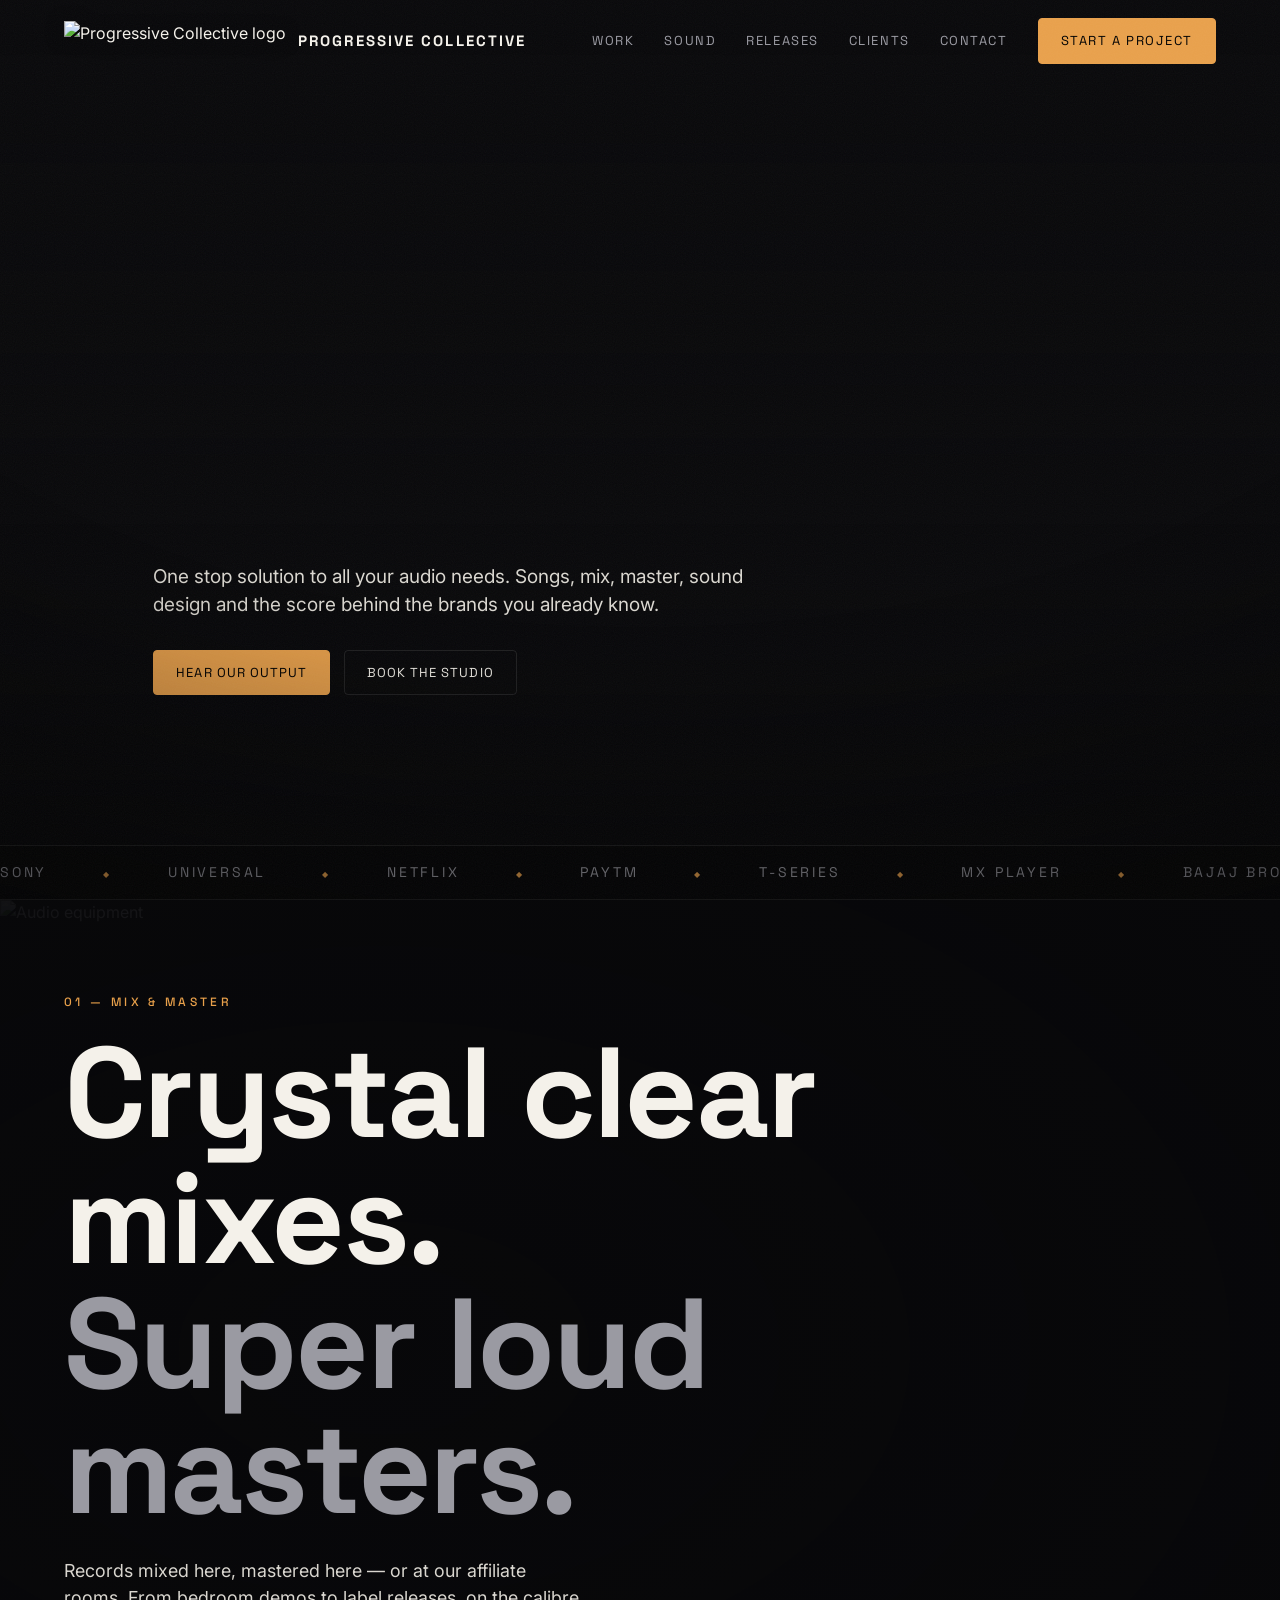
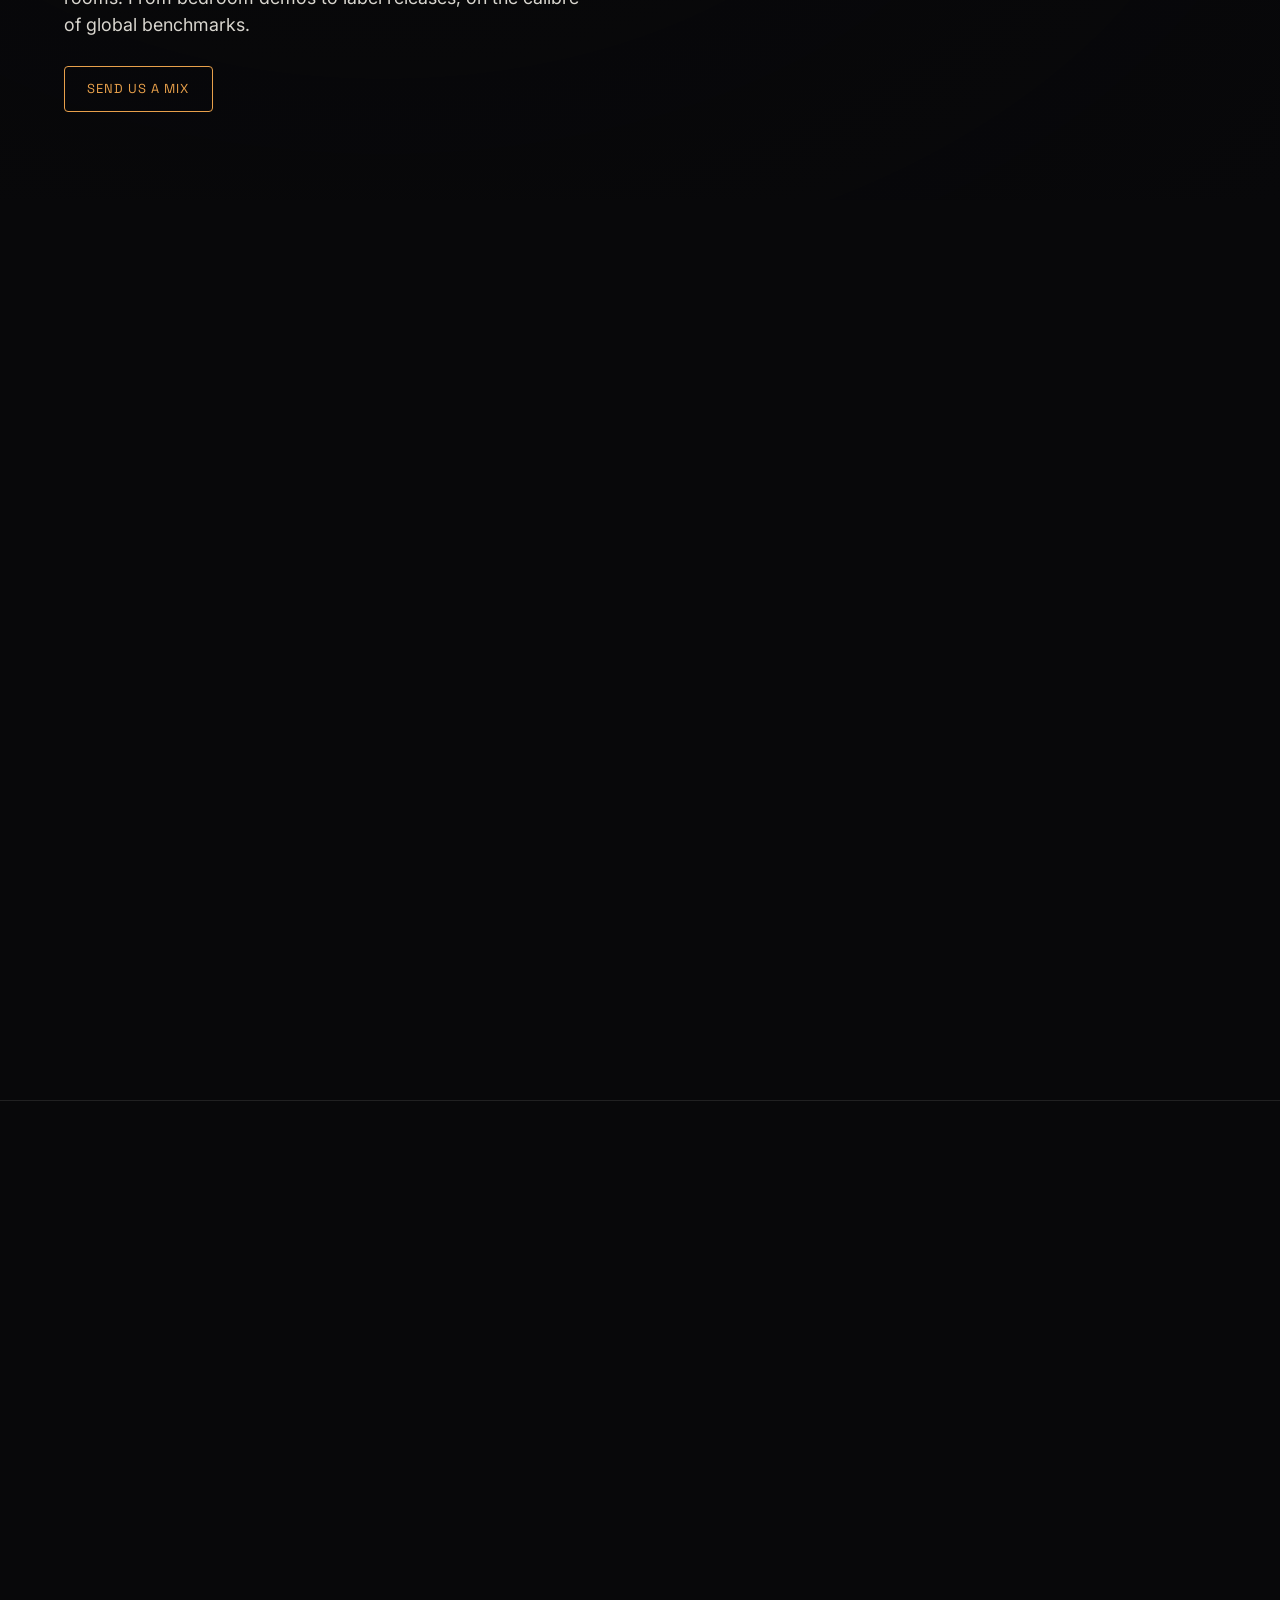
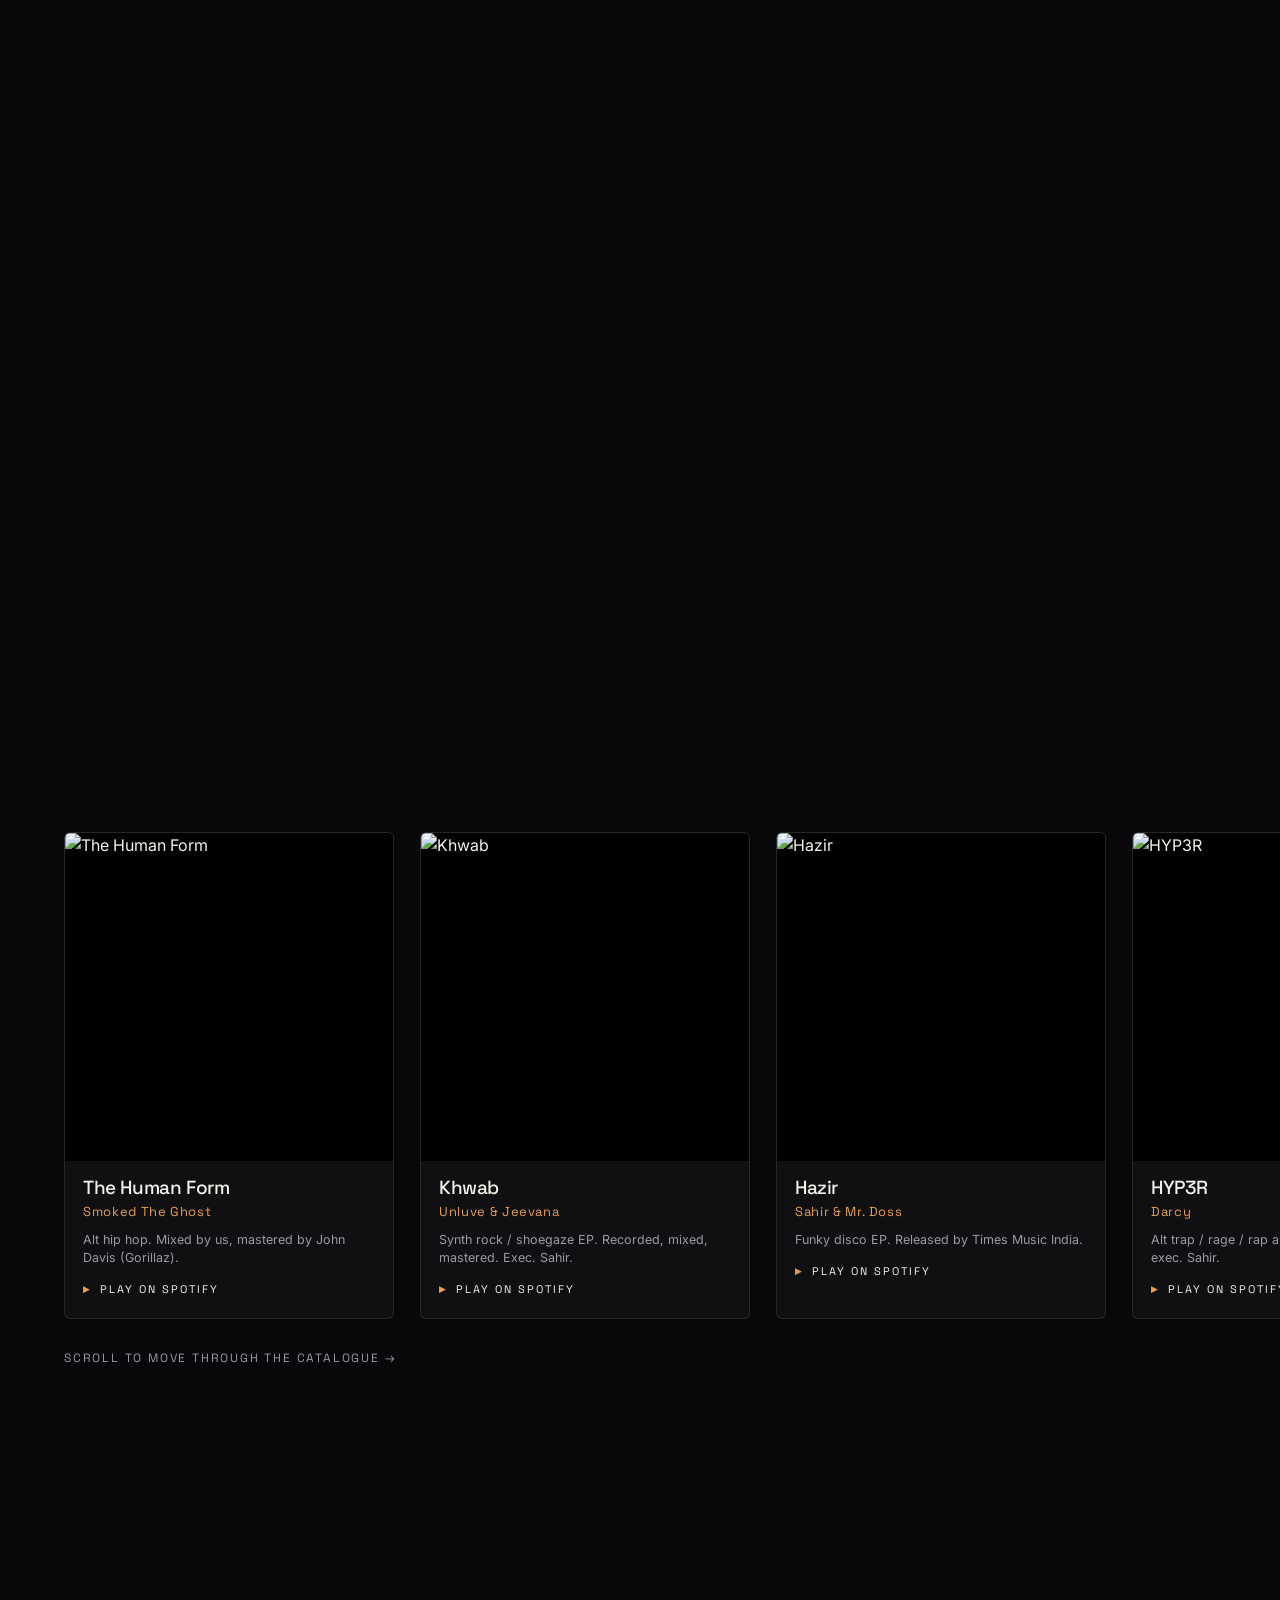
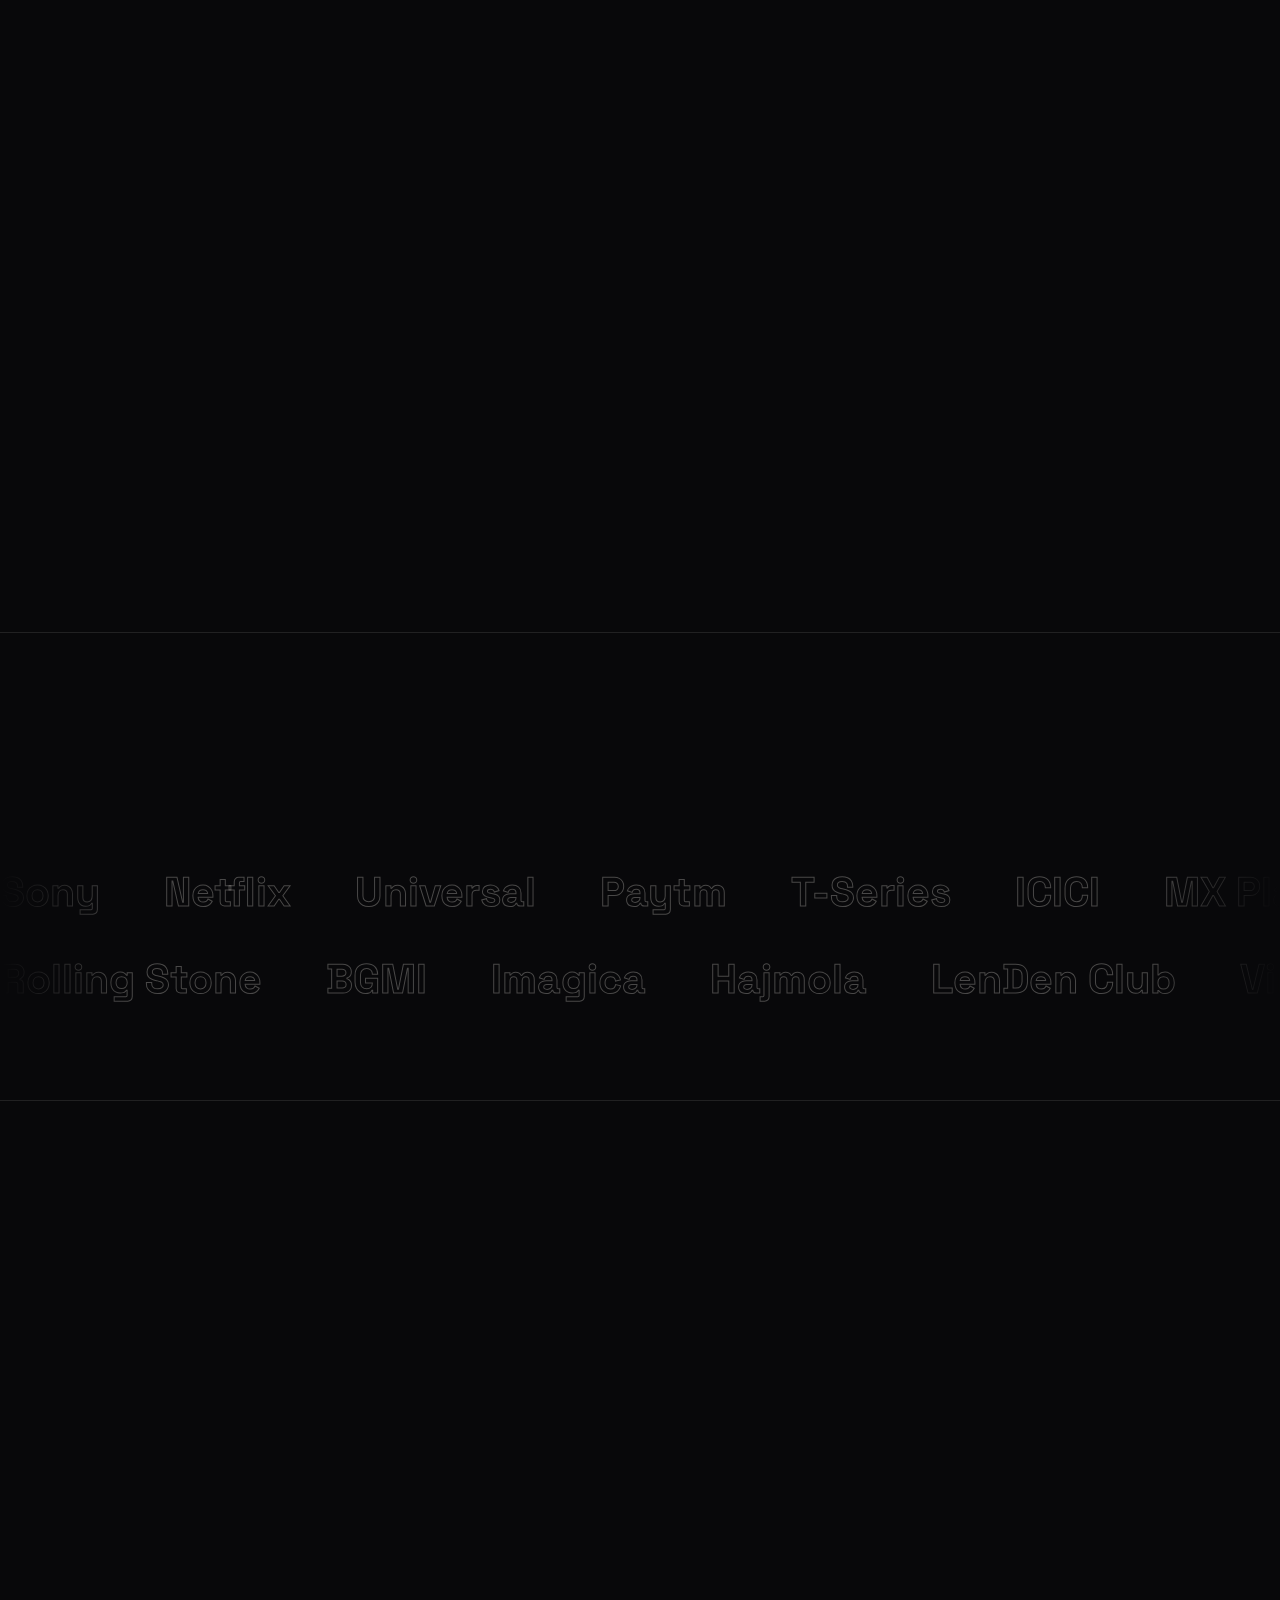
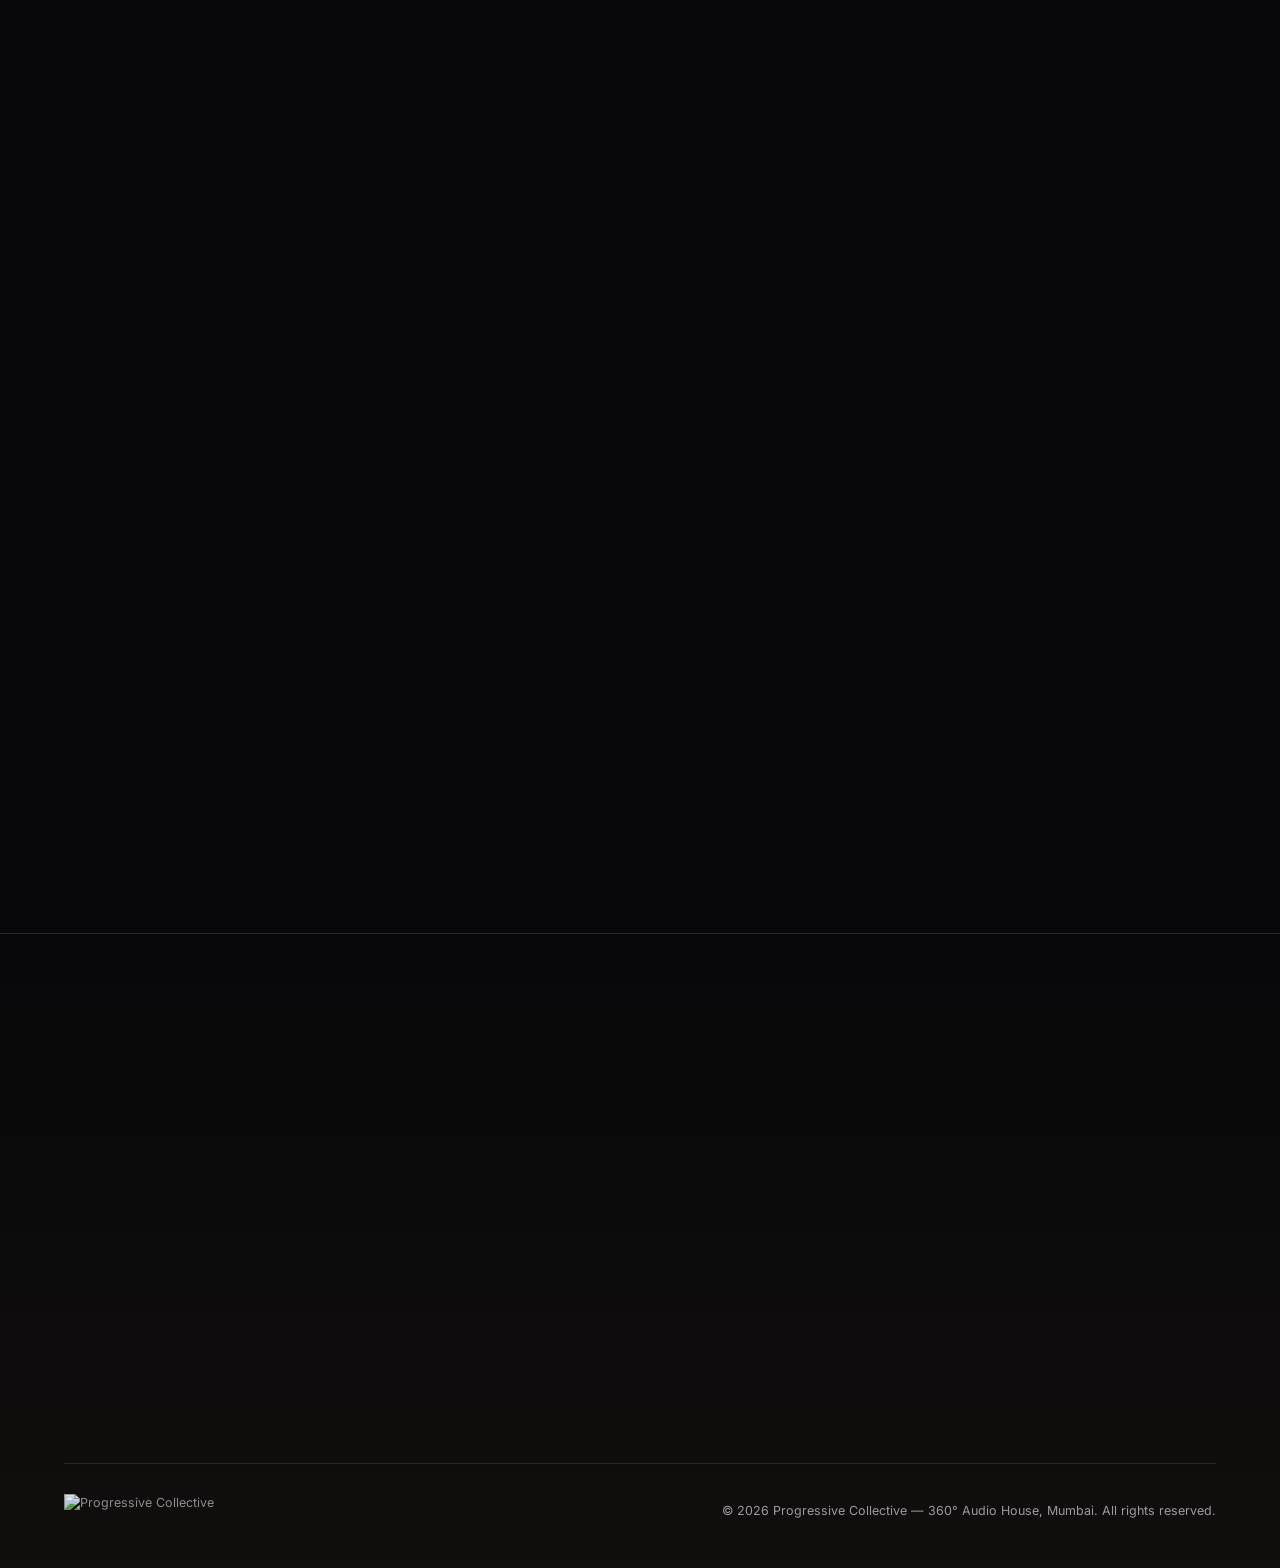
==== index.html @ aa6b70a6 "Progressive Collective — dark cinematic static site, Vercel-ready Co-Authored-By: Claude Opus 4.8 <n" ====
<!DOCTYPE html>
<html lang="en">
<head>
<meta charset="UTF-8" />
<meta name="viewport" content="width=device-width, initial-scale=1" />
<title>Progressive Collective — 360° Audio House, Mumbai</title>
<meta name="description" content="Progressive Collective is a 360° audio house in Mumbai. Songs, mix, master, sound design, BGM and jingles — the sound behind Sony, Netflix, T-Series, Paytm and MX Player." />
<meta property="og:title" content="Progressive Collective — 360° Audio House" />
<meta property="og:description" content="One stop solution to all your audio needs. Songs, mix, master, sound design, BGM & jingles." />
<meta property="og:type" content="website" />
<link rel="icon" href="https://static.wixstatic.com/media/c837a6_518e715277db4a1bb8461e53ca31794b~mv2.png" />
<link rel="preconnect" href="https://fonts.googleapis.com" />
<link rel="preconnect" href="https://fonts.gstatic.com" crossorigin />
<link href="https://fonts.googleapis.com/css2?family=Space+Grotesk:wght@400;500;700&family=Inter:wght@400;500&display=swap" rel="stylesheet" />
<style>
:root{
  --void:#08080A; --ink:#101013; --ink2:#16161a;
  --line:rgba(255,255,255,.10); --fog:#9A9AA2; --bone:#F4F1EA;
  --amber:#E8A04B; --amber-deep:#C7761F;
  --sg:'Space Grotesk',sans-serif; --in:'Inter',sans-serif;
}
*{margin:0;padding:0;box-sizing:border-box}
html{-webkit-font-smoothing:antialiased;text-rendering:optimizeLegibility}
body{background:var(--void);color:var(--bone);font-family:var(--in);overflow-x:hidden;line-height:1.5}
a{color:inherit;text-decoration:none}
img{display:block;max-width:100%}
::selection{background:var(--amber);color:#000}
.wrap{max-width:1360px;margin:0 auto;padding:0 clamp(20px,5vw,64px)}
.eyebrow{font-family:var(--sg);font-size:12px;letter-spacing:.28em;text-transform:uppercase;color:var(--amber);font-weight:500}
.muted{color:var(--fog)}
h1,h2,h3{font-family:var(--sg);font-weight:700;line-height:.98;letter-spacing:-.02em}

/* grain + vignette */
.grain{position:fixed;inset:0;z-index:9998;pointer-events:none;opacity:.045;mix-blend-mode:screen;
 background-image:url("data:image/svg+xml,%3Csvg xmlns='http://www.w3.org/2000/svg' width='120' height='120'%3E%3Cfilter id='n'%3E%3CfeTurbulence type='fractalNoise' baseFrequency='.9' numOctaves='2'/%3E%3C/filter%3E%3Crect width='100%25' height='100%25' filter='url(%23n)'/%3E%3C/svg%3E")}
.vignette{position:fixed;inset:0;z-index:9997;pointer-events:none;
 background:radial-gradient(120% 90% at 50% 20%,transparent 55%,rgba(0,0,0,.55) 100%)}

/* nav */
.nav{position:fixed;top:0;left:0;right:0;z-index:100;display:flex;align-items:center;justify-content:space-between;
 padding:18px clamp(20px,5vw,64px);transition:background .4s,backdrop-filter .4s,border-color .4s;border-bottom:1px solid transparent}
.nav.scrolled{background:rgba(8,8,10,.72);backdrop-filter:blur(14px);border-bottom:1px solid var(--line)}
.nav .logo{display:flex;align-items:center;gap:12px}
.nav .logo img{height:40px;width:auto;filter:drop-shadow(0 2px 8px rgba(0,0,0,.5))}
.nav .logo b{font-family:var(--sg);font-weight:700;font-size:15px;letter-spacing:.14em;text-transform:uppercase}
.nav-links{display:flex;gap:30px;align-items:center}
.nav-links a{font-family:var(--sg);font-size:13px;letter-spacing:.12em;text-transform:uppercase;color:var(--fog);transition:color .25s}
.nav-links a:hover{color:var(--bone)}
.btn{font-family:var(--sg);font-size:13px;letter-spacing:.08em;text-transform:uppercase;display:inline-flex;align-items:center;gap:9px;
 padding:12px 22px;border-radius:4px;border:1px solid var(--amber);color:var(--amber);transition:.3s;cursor:pointer;background:none}
.btn:hover{background:var(--amber);color:#000}
.btn.solid{background:var(--amber);color:#000;border-color:var(--amber)}
.btn.solid:hover{background:var(--amber-deep);border-color:var(--amber-deep);color:#000}
.btn.ghost{border-color:var(--line);color:var(--bone)}
.btn.ghost:hover{border-color:var(--bone);background:var(--bone);color:#000}
.menu-btn{display:none;font-family:var(--sg);letter-spacing:.1em;text-transform:uppercase;font-size:12px;background:none;border:1px solid var(--line);color:var(--bone);padding:10px 14px;border-radius:4px}

/* hero */
.hero{position:relative;min-height:100svh;display:flex;flex-direction:column;justify-content:flex-end;overflow:hidden}
.hero-bg{position:absolute;inset:-8% 0 0 0;z-index:0;will-change:transform}
.hero-bg img{width:100%;height:116%;object-fit:cover;opacity:.42;filter:grayscale(.25) contrast(1.05)}
.hero-bg::after{content:"";position:absolute;inset:0;background:linear-gradient(180deg,rgba(8,8,10,.65) 0%,rgba(8,8,10,.2) 40%,var(--void) 96%)}
.hero-inner{position:relative;z-index:2;padding-bottom:clamp(40px,7vw,90px)}
.hero h1{font-size:clamp(52px,12.5vw,208px);letter-spacing:-.03em}
.hero h1 .ln{display:block;overflow:hidden}
.hero h1 .ln span{display:block;transform:translateY(102%)}
.hero-sub{max-width:620px;margin:26px 0 30px;font-size:clamp(15px,1.5vw,19px);color:#d9d6cf}
.hero-cta{display:flex;gap:14px;flex-wrap:wrap}
.hero-top{position:relative;z-index:2;padding-top:130px;flex:1;display:flex;align-items:flex-start}
.hero-top .eyebrow{opacity:0}
/* ticker */
.ticker{position:relative;z-index:2;border-top:1px solid var(--line);border-bottom:1px solid var(--line);margin-top:clamp(30px,5vw,60px);overflow:hidden;background:rgba(0,0,0,.25)}
.ticker-row{display:flex;gap:56px;padding:16px 0;white-space:nowrap;width:max-content;animation:slide 32s linear infinite}
.ticker-row span{font-family:var(--sg);font-size:14px;letter-spacing:.2em;text-transform:uppercase;color:var(--fog)}
.ticker-row span::after{content:"◆";margin-left:56px;color:var(--amber);font-size:8px;vertical-align:middle}
@keyframes slide{to{transform:translateX(-50%)}}

/* section shells */
section{position:relative}
.sec{padding:clamp(80px,12vw,170px) 0}
.sec-head{display:flex;align-items:baseline;gap:20px;margin-bottom:clamp(34px,5vw,60px)}
.sec-head .num{font-family:var(--sg);font-size:14px;color:var(--amber);letter-spacing:.1em}
.sec-head h2{font-size:clamp(30px,5.4vw,74px)}
.reveal{opacity:0;transform:translateY(34px)}

/* mix & master pinned */
.mm{height:200vh;position:relative}
.mm-stage{position:sticky;top:0;height:100svh;display:flex;align-items:center;overflow:hidden}
.mm-media{position:absolute;inset:0;z-index:0}
.mm-media img{width:100%;height:100%;object-fit:cover;opacity:.34;filter:grayscale(.3) contrast(1.05);position:absolute;inset:0;transition:opacity .6s}
.mm-media::after{content:"";position:absolute;inset:0;background:radial-gradient(90% 80% at 30% 50%,rgba(8,8,10,.55),var(--void))}
.mm-inner{position:relative;z-index:2;width:100%}
.mm h2{font-size:clamp(44px,10vw,150px)}
.mm h2 .b{color:var(--fog);transition:color .5s}
.mm h2 .b.on{color:var(--bone)}
.mm p{max-width:520px;margin:26px 0 28px;color:#d9d6cf;font-size:clamp(15px,1.4vw,18px)}

/* services */
.svc{border-top:1px solid var(--line)}
.svc-row{display:grid;grid-template-columns:70px 1fr auto;gap:28px;align-items:center;padding:30px 0;border-bottom:1px solid var(--line);cursor:default;transition:padding .35s,background .35s}
.svc-row:hover{padding-left:16px;padding-right:16px;background:linear-gradient(90deg,rgba(232,160,75,.06),transparent)}
.svc-row .sn{font-family:var(--sg);color:var(--amber);font-size:15px}
.svc-row h3{font-size:clamp(22px,3.4vw,40px);font-weight:500;transition:color .3s}
.svc-row:hover h3{color:var(--amber)}
.svc-row p{color:var(--fog);max-width:360px;font-size:14px;text-align:right}

/* releases horizontal */
.rel{overflow:hidden}
.rel-track-wrap{position:relative}
.rel-track{display:flex;gap:26px;padding:8px 0 8px;will-change:transform}
.card{flex:0 0 clamp(240px,26vw,330px);background:var(--ink);border:1px solid var(--line);border-radius:6px;overflow:hidden;transition:transform .4s,border-color .4s}
.card:hover{transform:translateY(-8px);border-color:rgba(232,160,75,.5)}
.card .cov{aspect-ratio:1;overflow:hidden;background:#000}
.card .cov img{width:100%;height:100%;object-fit:cover;transition:transform .6s,filter .6s;filter:grayscale(.15)}
.card:hover .cov img{transform:scale(1.06);filter:none}
.card .meta{padding:18px 18px 20px}
.card .meta h3{font-size:19px;font-weight:500}
.card .meta .ar{color:var(--amber);font-size:13px;font-family:var(--sg);letter-spacing:.05em;margin-top:4px}
.card .meta p{color:var(--fog);font-size:12.5px;margin-top:10px;line-height:1.45}
.card .play{margin-top:14px;font-family:var(--sg);font-size:11px;letter-spacing:.18em;text-transform:uppercase;color:var(--bone);display:inline-flex;gap:8px;align-items:center}
.card .play::before{content:"▶";color:var(--amber);font-size:9px}
.rel-hint{font-family:var(--sg);font-size:12px;letter-spacing:.15em;text-transform:uppercase;color:var(--fog);margin-top:22px}

/* recent work */
.work-grid{display:grid;grid-template-columns:repeat(3,1fr);gap:22px}
.work{position:relative;border-radius:6px;overflow:hidden;border:1px solid var(--line);aspect-ratio:4/3;background:var(--ink)}
.work img{width:100%;height:100%;object-fit:cover;opacity:.7;transition:.5s;filter:grayscale(.4)}
.work:hover img{opacity:1;transform:scale(1.05);filter:none}
.work .lab{position:absolute;left:0;right:0;bottom:0;padding:20px;background:linear-gradient(0deg,rgba(0,0,0,.85),transparent)}
.work .lab .t{font-family:var(--sg);font-weight:500;font-size:17px}
.work .lab .s{color:var(--amber);font-size:12px;font-family:var(--sg);letter-spacing:.08em;text-transform:uppercase;margin-top:3px}

/* marquee brands */
.every{border-top:1px solid var(--line);border-bottom:1px solid var(--line);padding:clamp(50px,7vw,90px) 0;overflow:hidden}
.every .lead{text-align:center;margin-bottom:40px}
.every h2{font-size:clamp(28px,5vw,60px)}
.mq{overflow:hidden;-webkit-mask-image:linear-gradient(90deg,transparent,#000 10%,#000 90%,transparent)}
.mq-row{display:flex;gap:64px;width:max-content;animation:slide 40s linear infinite}
.mq-row.rev{animation-direction:reverse;animation-duration:52s}
.mq-row span{font-family:var(--sg);font-weight:700;font-size:clamp(24px,3.2vw,44px);color:transparent;-webkit-text-stroke:1px rgba(244,241,234,.28);white-space:nowrap;transition:.3s}
.mq-row span:hover{color:var(--amber);-webkit-text-stroke:1px var(--amber)}
.mq+.mq{margin-top:26px}

/* testimonials */
.quotes{display:grid;grid-template-columns:repeat(3,1fr);gap:24px}
.quote{border:1px solid var(--line);border-radius:6px;padding:36px 30px;background:linear-gradient(180deg,var(--ink),transparent)}
.quote .q{font-family:var(--sg);font-weight:500;font-size:clamp(20px,2.2vw,27px);line-height:1.25}
.quote .by{margin-top:20px;color:var(--amber);font-size:13px;font-family:var(--sg);letter-spacing:.06em;text-transform:uppercase}
.quote .qm{color:var(--amber);font-size:40px;font-family:var(--sg);line-height:0;display:block;height:20px}

/* vision / cta */
.vision{text-align:center}
.vision h2{font-size:clamp(30px,6vw,86px);max-width:15ch;margin:0 auto}
.vision p{max-width:640px;margin:28px auto 0;color:var(--fog);font-size:clamp(15px,1.5vw,19px)}

/* footer / contact */
footer{border-top:1px solid var(--line);padding:clamp(70px,10vw,120px) 0 40px;background:linear-gradient(180deg,transparent,rgba(232,160,75,.04))}
.foot-grid{display:grid;grid-template-columns:1.4fr 1fr 1fr;gap:40px;align-items:start}
.foot-grid h2{font-size:clamp(34px,6vw,76px);letter-spacing:-.03em}
.foot-grid .flabel{font-family:var(--sg);font-size:12px;letter-spacing:.2em;text-transform:uppercase;color:var(--fog);margin-bottom:14px}
.foot-grid a.big,.foot-grid p.big{font-family:var(--sg);font-size:clamp(17px,1.6vw,20px);color:var(--bone);display:block;margin-bottom:8px}
.foot-grid a.big:hover{color:var(--amber)}
.foot-cta{margin:34px 0 60px;display:flex;gap:14px;flex-wrap:wrap}
.foot-bottom{display:flex;justify-content:space-between;align-items:center;gap:20px;padding-top:30px;border-top:1px solid var(--line);color:var(--fog);font-size:12.5px;flex-wrap:wrap}
.foot-bottom img{height:34px;opacity:.9}

@media(max-width:900px){
  .nav-links{display:none}.menu-btn{display:block}
  .work-grid,.quotes{grid-template-columns:1fr}
  .foot-grid{grid-template-columns:1fr;gap:30px}
  .svc-row{grid-template-columns:40px 1fr;gap:14px}.svc-row p{display:none}
}
@media(prefers-reduced-motion:reduce){
  *{animation-duration:.001s!important;transition-duration:.001s!important}
  .hero h1 .ln span{transform:none!important}.reveal{opacity:1!important;transform:none!important}
}
</style>
</head>
<body>
<div class="grain"></div><div class="vignette"></div>

<nav class="nav" id="nav">
  <a class="logo" href="#top">
    <img src="https://static.wixstatic.com/media/21512f_13760b71e16242368ba3a5d3de8322ea~mv2.png" alt="Progressive Collective logo" />
    <b>Progressive Collective</b>
  </a>
  <div class="nav-links">
    <a href="#work">Work</a><a href="#sound">Sound</a><a href="#releases">Releases</a>
    <a href="#everywhere">Clients</a><a href="#contact">Contact</a>
    <a href="#contact" class="btn solid">Start a project</a>
  </div>
  <button class="menu-btn" onclick="document.querySelector('.nav-links').style.display='flex';this.style.display='none'">Menu</button>
</nav>

<!-- HERO -->
<header class="hero" id="top">
  <div class="hero-bg" id="heroBg">
    <img src="https://static.wixstatic.com/media/11062b_d8286a39310944e984f8cc728423b66a~mv2.jpg" alt="Inside the studio" />
  </div>
  <div class="wrap hero-top"><span class="eyebrow" id="heroEyebrow">360° Audio House — Mumbai</span></div>
  <div class="wrap hero-inner">
    <h1>
      <span class="ln"><span>PROGRESSIVE</span></span>
      <span class="ln"><span>COLLECTIVE</span></span>
    </h1>
    <p class="hero-sub">One stop solution to all your audio needs. Songs, mix, master, sound design and the score behind the brands you already know.</p>
    <div class="hero-cta">
      <a href="#releases" class="btn solid">Hear our output</a>
      <a href="#contact" class="btn ghost">Book the studio</a>
    </div>
  </div>
  <div class="ticker">
    <div class="ticker-row">
      <span>Sony</span><span>Universal</span><span>Netflix</span><span>Paytm</span><span>T-Series</span><span>MX Player</span><span>Bajaj Broking</span><span>ICICI</span><span>Nippon India</span><span>Rolling Stone</span>
      <span>Sony</span><span>Universal</span><span>Netflix</span><span>Paytm</span><span>T-Series</span><span>MX Player</span><span>Bajaj Broking</span><span>ICICI</span><span>Nippon India</span><span>Rolling Stone</span>
    </div>
  </div>
</header>

<!-- MIX & MASTER pinned -->
<section class="mm" id="work">
  <div class="mm-stage">
    <div class="mm-media">
      <img id="mmA" src="https://static.wixstatic.com/media/21512f_0c489744524c48f09333e5479c34276e~mv2.jpg" alt="Audio equipment" style="opacity:.34" />
      <img id="mmB" src="https://static.wixstatic.com/media/21512f_9aed7df633564f9f96cf1222cc7e5997~mv2.jpg" alt="Turntable" style="opacity:0" />
    </div>
    <div class="wrap mm-inner">
      <span class="eyebrow">01 — Mix &amp; Master</span>
      <h2 style="margin-top:18px"><span class="b on" id="mmL1">Crystal clear mixes.</span><br><span class="b" id="mmL2">Super loud masters.</span></h2>
      <p>Records mixed here, mastered here — or at our affiliate rooms. From bedroom demos to label releases, on the calibre of global benchmarks.</p>
      <a href="#contact" class="btn">Send us a mix</a>
    </div>
  </div>
</section>

<!-- SERVICES -->
<section class="sec svc" id="sound">
  <div class="wrap">
    <div class="sec-head reveal"><span class="num">02</span><h2>What we do</h2></div>
    <div class="svc-list">
      <div class="svc-row reveal"><span class="sn">A1</span><h3>Songs &amp; Songwriting</h3><p>Hindi, Urdu, English. Written, produced, sung.</p></div>
      <div class="svc-row reveal"><span class="sn">A2</span><h3>Mix &amp; Master</h3><p>Crystal clear mixes. Super loud masters.</p></div>
      <div class="svc-row reveal"><span class="sn">A3</span><h3>Music &amp; BGM</h3><p>Score, themes and beds for film, series and brands.</p></div>
      <div class="svc-row reveal"><span class="sn">A4</span><h3>Foley &amp; Sound Design</h3><p>MX Player series, games and campaigns.</p></div>
      <div class="svc-row reveal"><span class="sn">A5</span><h3>Brand Audio &amp; Jingles</h3><p>Anything your brand needs. Track, live instruments, sonic identity.</p></div>
      <div class="svc-row reveal"><span class="sn">A6</span><h3>Studio &amp; Ecosystem</h3><p>Collective Records + affiliate rooms — Space Cat, Madbus.</p></div>
    </div>
  </div>
</section>

<!-- RELEASES horizontal -->
<section class="sec rel" id="releases">
  <div class="wrap"><div class="sec-head reveal"><span class="num">03</span><h2>Releases</h2></div></div>
  <div class="rel-track-wrap"><div class="wrap"><div class="rel-track" id="relTrack">
    <a class="card" href="https://open.spotify.com/album/7bttEHXehaewiCtcBYkOTD" target="_blank" rel="noopener"><div class="cov"><img loading="lazy" src="https://static.wixstatic.com/media/c4ba9e_9a4c066376e043e584360c59c8d1cfce~mv2.jpg" alt="The Human Form" /></div><div class="meta"><h3>The Human Form</h3><div class="ar">Smoked The Ghost</div><p>Alt hip hop. Mixed by us, mastered by John Davis (Gorillaz).</p><span class="play">Play on Spotify</span></div></a>
    <a class="card" href="https://open.spotify.com/track/374eETqLKuS7cZZAYmUfZP" target="_blank" rel="noopener"><div class="cov"><img loading="lazy" src="https://static.wixstatic.com/media/c4ba9e_f075af11d1aa4f1fae02e5e967cf63ee~mv2.jpg" alt="Khwab" /></div><div class="meta"><h3>Khwab</h3><div class="ar">Unluve &amp; Jeevana</div><p>Synth rock / shoegaze EP. Recorded, mixed, mastered. Exec. Sahir.</p><span class="play">Play on Spotify</span></div></a>
    <a class="card" href="https://open.spotify.com/track/7LF8mB88sMTInokW8yFy7W" target="_blank" rel="noopener"><div class="cov"><img loading="lazy" src="https://static.wixstatic.com/media/c4ba9e_7fba49454fe4481c890304dcd8b9f01c~mv2.jpg" alt="Hazir" /></div><div class="meta"><h3>Hazir</h3><div class="ar">Sahir &amp; Mr. Doss</div><p>Funky disco EP. Released by Times Music India.</p><span class="play">Play on Spotify</span></div></a>
    <a class="card" href="https://open.spotify.com/album/35BVRYavMYYuvqAqZvED4Z" target="_blank" rel="noopener"><div class="cov"><img loading="lazy" src="https://static.wixstatic.com/media/c4ba9e_ca365fc20144493b9450dfd9214114cb~mv2.jpg" alt="HYP3R" /></div><div class="meta"><h3>HYP3R</h3><div class="ar">Darcy</div><p>Alt trap / rage / rap album. Mixed, mastered, exec. Sahir.</p><span class="play">Play on Spotify</span></div></a>
    <a class="card" href="https://open.spotify.com/album/4zDzdD7L7Asd2w5JWRImbQ" target="_blank" rel="noopener"><div class="cov"><img loading="lazy" src="https://static.wixstatic.com/media/c4ba9e_7e2933e137094a8e8781e730bf78be7d~mv2.jpg" alt="Shelter" /></div><div class="meta"><h3>Shelter</h3><div class="ar">Pyrx &amp; Sahir</div><p>Future hip hop. Produced &amp; mixed by us; mastered at Space Cat.</p><span class="play">Play on Spotify</span></div></a>
    <a class="card" href="https://open.spotify.com/track/6Wg2Mw9XxMuxQ0KNESg99I" target="_blank" rel="noopener"><div class="cov"><img loading="lazy" src="https://static.wixstatic.com/media/c4ba9e_77efc1116b44461fb7f2cfea1a38c248~mv2.jpg" alt="Beqaabu" /></div><div class="meta"><h3>Beqaabu</h3><div class="ar">Boys from Mars</div><p>Chill pop R&amp;B. Mixed by Progressive Collective.</p><span class="play">Play on Spotify</span></div></a>
    <a class="card" href="https://open.spotify.com/track/2YdvdyFsQOvOUlYiROcugL" target="_blank" rel="noopener"><div class="cov"><img loading="lazy" src="https://static.wixstatic.com/media/c4ba9e_648c02222e1d4244b227d2b30b112016~mv2.jpg" alt="Tyaag" /></div><div class="meta"><h3>Tyaag</h3><div class="ar">Maharya</div><p>Hardcore hip hop / rap. Azadi Records. Mixed &amp; mastered by us.</p><span class="play">Play on Spotify</span></div></a>
  </div></div></div>
  <div class="wrap"><p class="rel-hint">Scroll to move through the catalogue →</p></div>
</section>

<!-- RECENT WORK -->
<section class="sec" id="recent">
  <div class="wrap">
    <div class="sec-head reveal"><span class="num">04</span><h2>Recent brand work</h2></div>
    <div class="work-grid">
      <a class="work reveal" href="https://www.youtube.com/watch?v=8HrS8uJXql0" target="_blank" rel="noopener"><img loading="lazy" src="https://static.wixstatic.com/media/c4ba9e_648c02222e1d4244b227d2b30b112016~mv2.jpg" alt="Nippon India" /><div class="lab"><div class="t">Original Song</div><div class="s">Nippon India</div></div></a>
      <a class="work reveal" href="https://vimeo.com/1165253792" target="_blank" rel="noopener"><img loading="lazy" src="https://static.wixstatic.com/media/c4ba9e_4dd29edaad4f4a5f82feaaaba4aba808~mv2.jpg" alt="Bajaj Broking" /><div class="lab"><div class="t">Sound Design · Mix · Master</div><div class="s">Bajaj Broking</div></div></a>
      <a class="work reveal" href="https://www.youtube.com/watch?v=4UdPiK7KezU" target="_blank" rel="noopener"><img loading="lazy" src="https://static.wixstatic.com/media/c4ba9e_34cb078268d14f7e8b28cdb5f6c44f16~mv2.jpg" alt="T-Series Musafir" /><div class="lab"><div class="t">Music Production — Musafir</div><div class="s">T-Series · Kaustav</div></div></a>
    </div>
  </div>
</section>

<!-- WE ARE EVERYWHERE -->
<section class="every" id="everywhere">
  <div class="wrap lead reveal"><span class="eyebrow">05 — We are everywhere</span><h2 style="margin-top:16px">The sound behind the names</h2></div>
  <div class="mq"><div class="mq-row"><span>Sony</span><span>Netflix</span><span>Universal</span><span>Paytm</span><span>T-Series</span><span>ICICI</span><span>MX Player</span><span>Sony</span><span>Netflix</span><span>Universal</span><span>Paytm</span><span>T-Series</span><span>ICICI</span><span>MX Player</span></div></div>
  <div class="mq"><div class="mq-row rev"><span>Rolling Stone</span><span>BGMI</span><span>Imagica</span><span>Hajmola</span><span>LenDen Club</span><span>Virat One8 Wear</span><span>Nova</span><span>Rolling Stone</span><span>BGMI</span><span>Imagica</span><span>Hajmola</span><span>LenDen Club</span><span>Virat One8 Wear</span><span>Nova</span></div></div>
</section>

<!-- TESTIMONIALS -->
<section class="sec" id="voices">
  <div class="wrap">
    <div class="sec-head reveal"><span class="num">06</span><h2>What they say</h2></div>
    <div class="quotes">
      <div class="quote reveal"><span class="qm">“</span><div class="q">One stop solution to all your audio needs.</div><div class="by">— Raja RME</div></div>
      <div class="quote reveal"><span class="qm">“</span><div class="q">The only place I get my sh*t done from.</div><div class="by">— Smokey The Ghost</div></div>
      <div class="quote reveal"><span class="qm">“</span><div class="q">What a mix!</div><div class="by">— Boys from Mars</div></div>
    </div>
  </div>
</section>

<!-- VISION -->
<section class="sec vision" id="vision">
  <div class="wrap">
    <span class="eyebrow reveal">The collective mission</span>
    <h2 class="reveal" style="margin-top:22px">A new standard for audio, built by the people who obsess over it.</h2>
    <p class="reveal">We set out to match the calibre of global benchmarks — one comprehensive home for every audio and visual need, built by creatives who push boundaries and settle for nothing less than the highest standard possible.</p>
  </div>
</section>

<!-- CONTACT / FOOTER -->
<footer id="contact">
  <div class="wrap">
    <span class="eyebrow reveal">07 — Start a project</span>
    <div class="foot-grid" style="margin-top:22px">
      <div class="reveal"><h2>Let's make<br>something loud.</h2>
        <div class="foot-cta"><a href="tel:+919769671854" class="btn solid">Call +91 97696 71854</a><a href="https://on.soundcloud.com/S8LDkpYzO2V9bSpoHy" target="_blank" rel="noopener" class="btn ghost">Free Collective Beats</a></div>
      </div>
      <div class="reveal"><div class="flabel">Studio</div>
        <p class="big">Collective Records</p>
        <p class="big muted" style="font-family:var(--in);font-size:15px;color:var(--fog)">D-4, 91, Mahada,<br>Andheri West,<br>Mumbai 400053</p>
      </div>
      <div class="reveal"><div class="flabel">Reach us</div>
        <a class="big" href="tel:+919769671854">+91 97696 71854</a>
        <a class="big" href="https://www.progressivecollective.in" target="_blank" rel="noopener">progressivecollective.in</a>
        <a class="big" href="#top">Back to top ↑</a>
      </div>
    </div>
    <div class="foot-bottom">
      <img src="https://static.wixstatic.com/media/21512f_13760b71e16242368ba3a5d3de8322ea~mv2.png" alt="Progressive Collective" />
      <span>© 2026 Progressive Collective — 360° Audio House, Mumbai. All rights reserved.</span>
    </div>
  </div>
</footer>

<script src="https://cdnjs.cloudflare.com/ajax/libs/gsap/3.12.5/gsap.min.js"></script>
<script src="https://cdnjs.cloudflare.com/ajax/libs/gsap/3.12.5/ScrollTrigger.min.js"></script>
<script src="https://cdn.jsdelivr.net/npm/@studio-freight/lenis@1.0.42/dist/lenis.min.js"></script>
<script>
const reduce = window.matchMedia('(prefers-reduced-motion: reduce)').matches;

/* smooth scroll */
let lenis;
if(!reduce && window.Lenis){
  lenis = new Lenis({lerp:.09,wheelMultiplier:1});
  function raf(t){lenis.raf(t);requestAnimationFrame(raf)} requestAnimationFrame(raf);
}

/* nav scrolled state */
const nav=document.getElementById('nav');
const onScroll=()=>{nav.classList.toggle('scrolled',window.scrollY>40)};
onScroll(); window.addEventListener('scroll',onScroll,{passive:true});

/* anchor smooth (works with lenis) */
document.querySelectorAll('a[href^="#"]').forEach(a=>{
  a.addEventListener('click',e=>{
    const id=a.getAttribute('href'); if(id.length<2)return;
    const el=document.querySelector(id); if(!el)return; e.preventDefault();
    if(lenis) lenis.scrollTo(el,{offset:-10}); else el.scrollIntoView({behavior:'smooth'});
  });
});

if(window.gsap){
  gsap.registerPlugin(ScrollTrigger);
  if(lenis) lenis.on('scroll',ScrollTrigger.update);

  /* hero intro */
  const tl=gsap.timeline({defaults:{ease:'power4.out'}});
  tl.to('.hero h1 .ln span',{y:'0%',duration:1.1,stagger:.12,delay:.15})
    .to('#heroEyebrow',{opacity:1,duration:.6},'-=.8')
    .from('.hero-sub',{opacity:0,y:20,duration:.7},'-=.6')
    .from('.hero-cta',{opacity:0,y:20,duration:.7},'-=.5');

  if(!reduce){
    /* hero parallax */
    gsap.to('#heroBg',{yPercent:22,ease:'none',scrollTrigger:{trigger:'.hero',start:'top top',end:'bottom top',scrub:true}});

    /* mix&master: swap image + active line at midpoint */
    const mmA=document.getElementById('mmA'),mmB=document.getElementById('mmB'),
          l1=document.getElementById('mmL1'),l2=document.getElementById('mmL2');
    ScrollTrigger.create({trigger:'.mm',start:'top top',end:'bottom bottom',
      onUpdate:s=>{const past=s.progress>.5;
        mmA.style.opacity=past?0:.34; mmB.style.opacity=past?.34:0;
        l1.classList.toggle('on',!past); l2.classList.toggle('on',past);}});

    /* releases: horizontal drive */
    const track=document.getElementById('relTrack');
    const dist=()=>Math.max(0,track.scrollWidth-track.parentElement.clientWidth+40);
    gsap.to(track,{x:()=>-dist(),ease:'none',
      scrollTrigger:{trigger:'#releases',start:'top top',end:()=>'+='+dist(),pin:true,scrub:.6,invalidateOnRefresh:true}});

    /* generic reveals */
    gsap.utils.toArray('.reveal').forEach(el=>{
      gsap.to(el,{opacity:1,y:0,duration:.9,ease:'power3.out',
        scrollTrigger:{trigger:el,start:'top 86%'}});
    });
  } else {
    document.querySelectorAll('.reveal').forEach(el=>{el.style.opacity=1;el.style.transform='none'});
  }
}
</script>
</body>
</html>
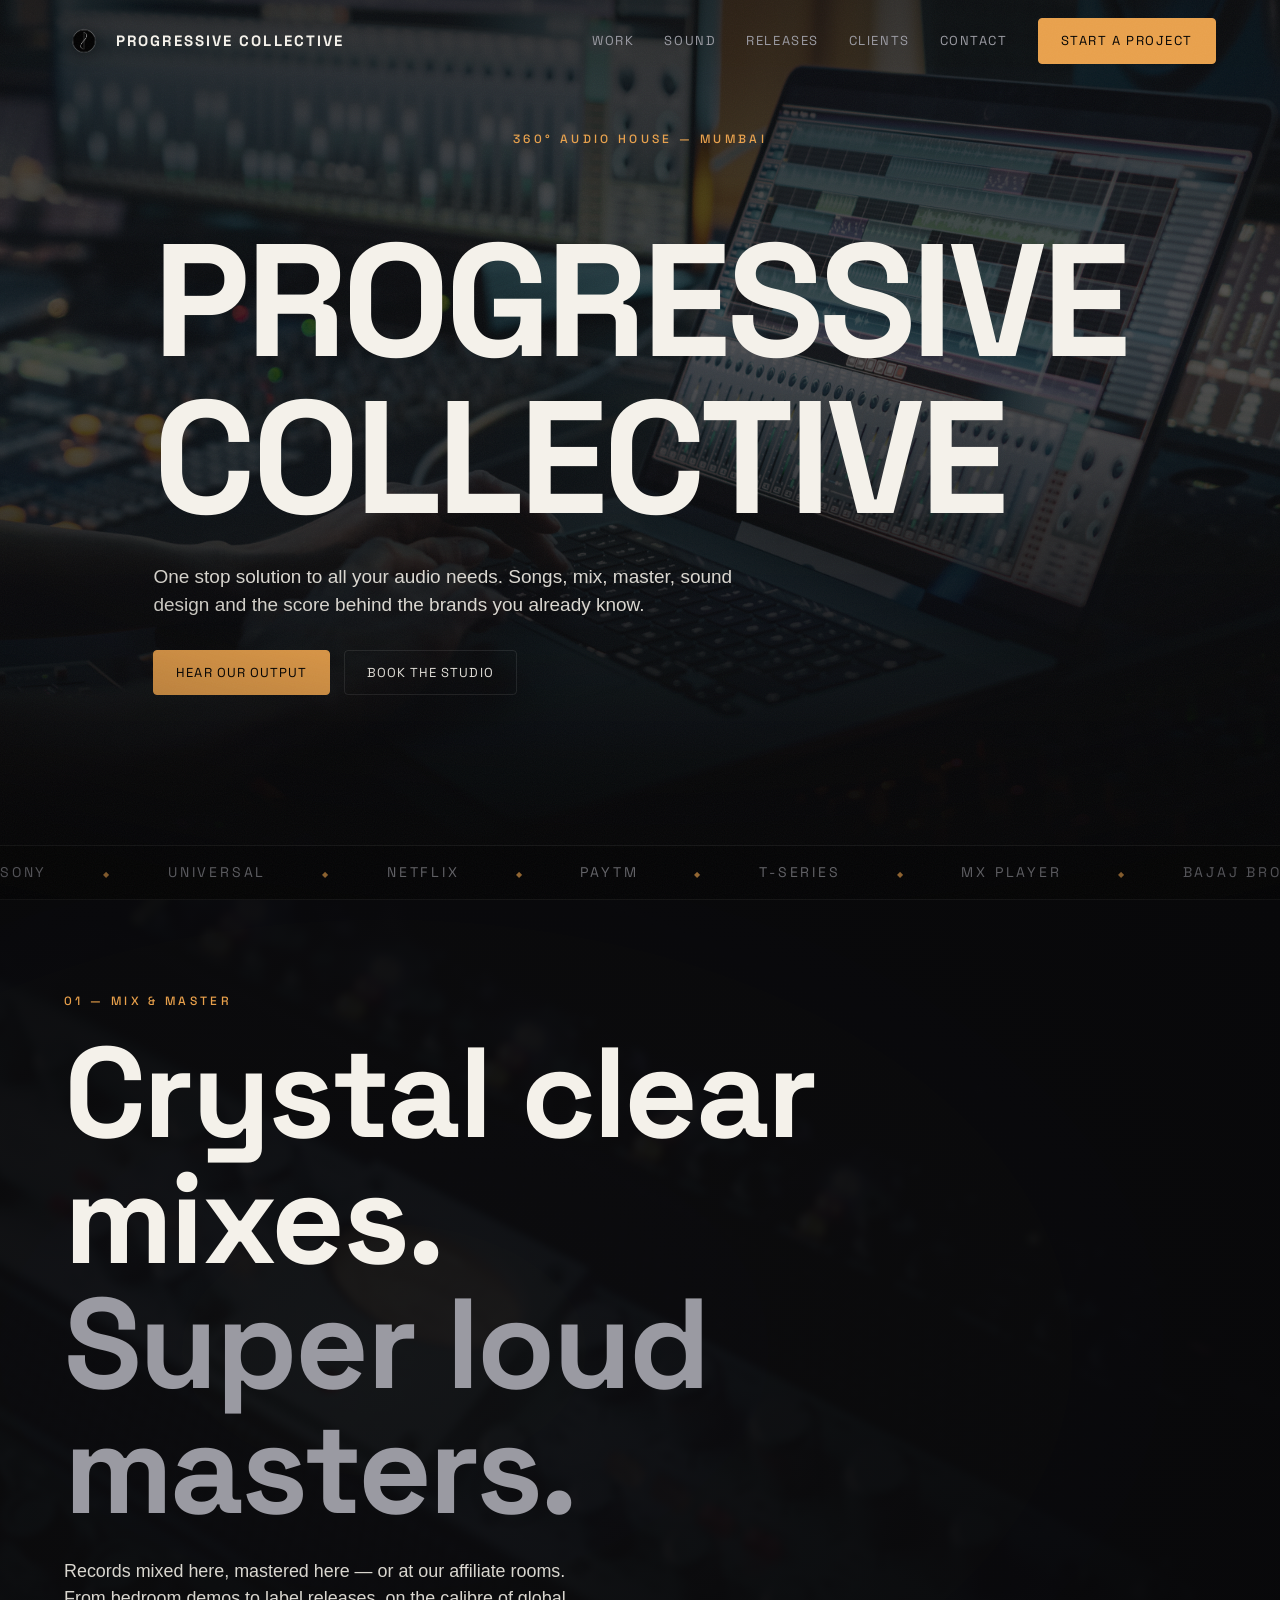
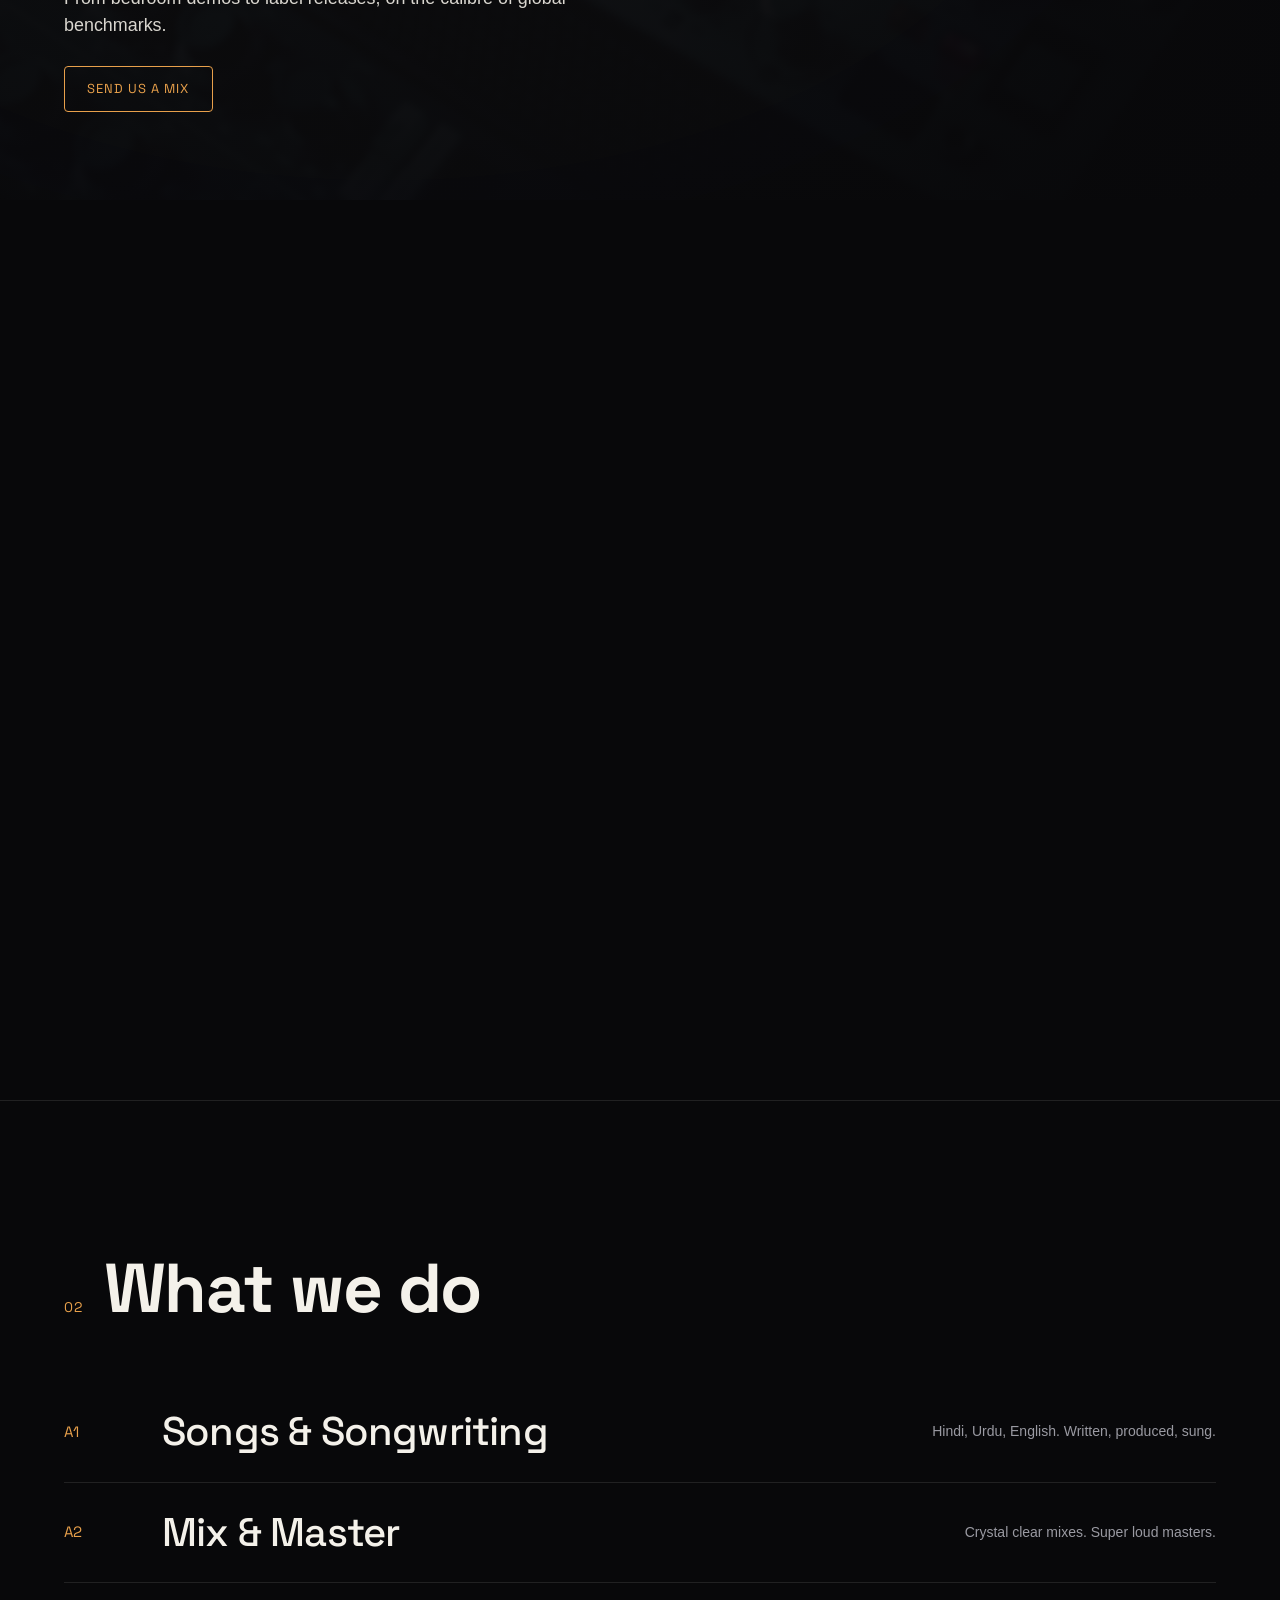
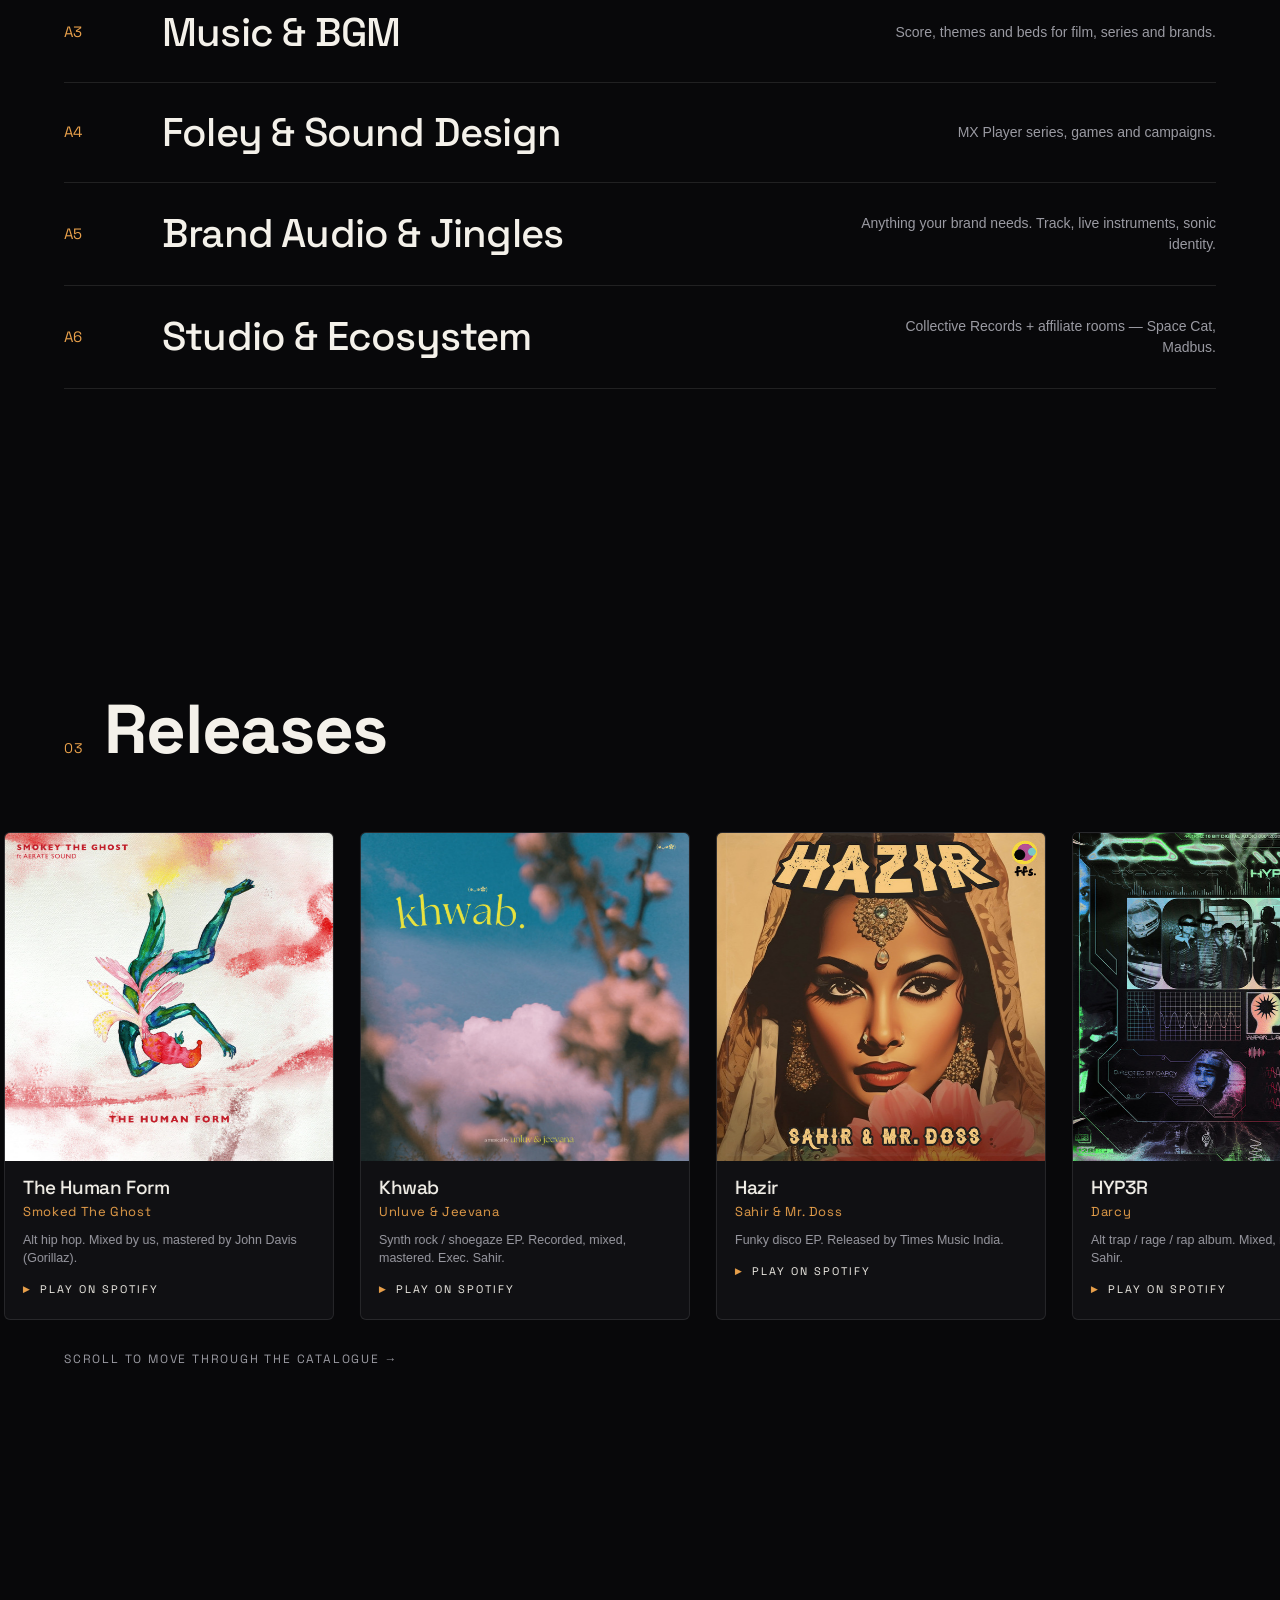
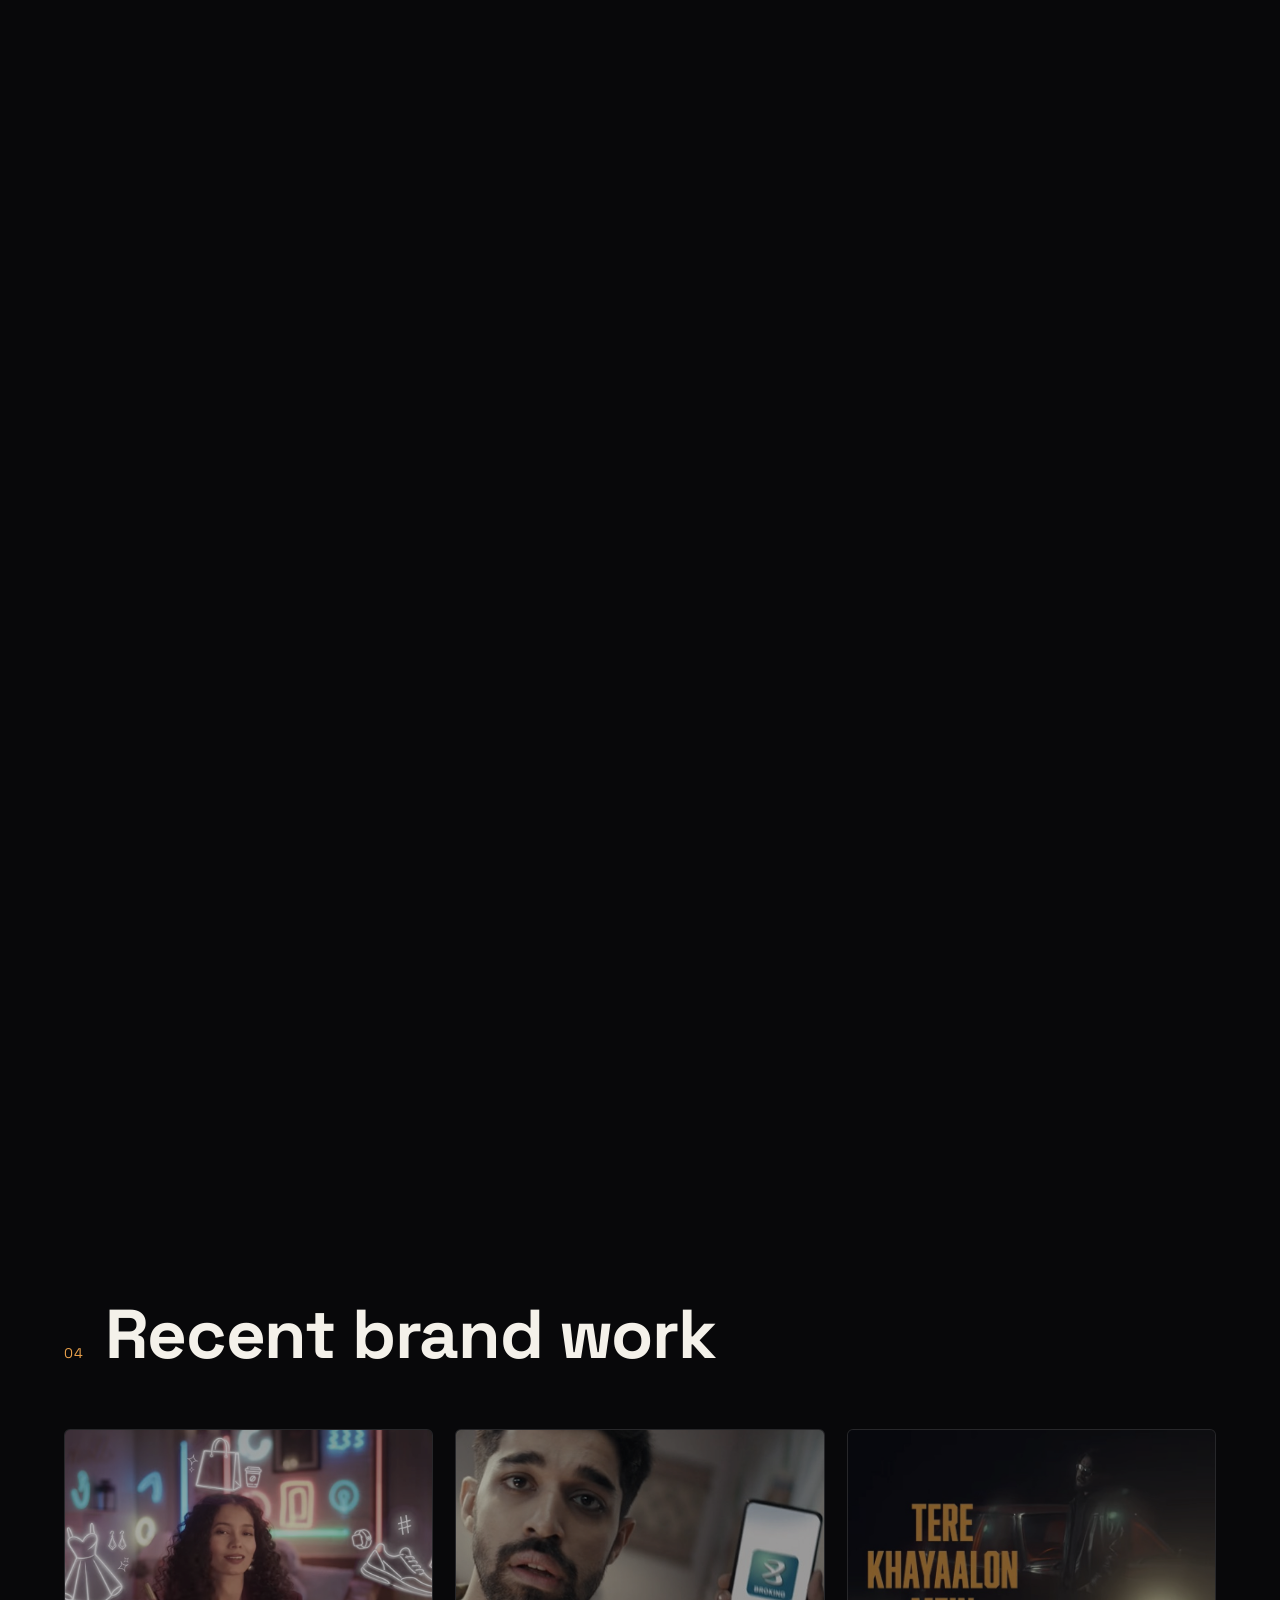
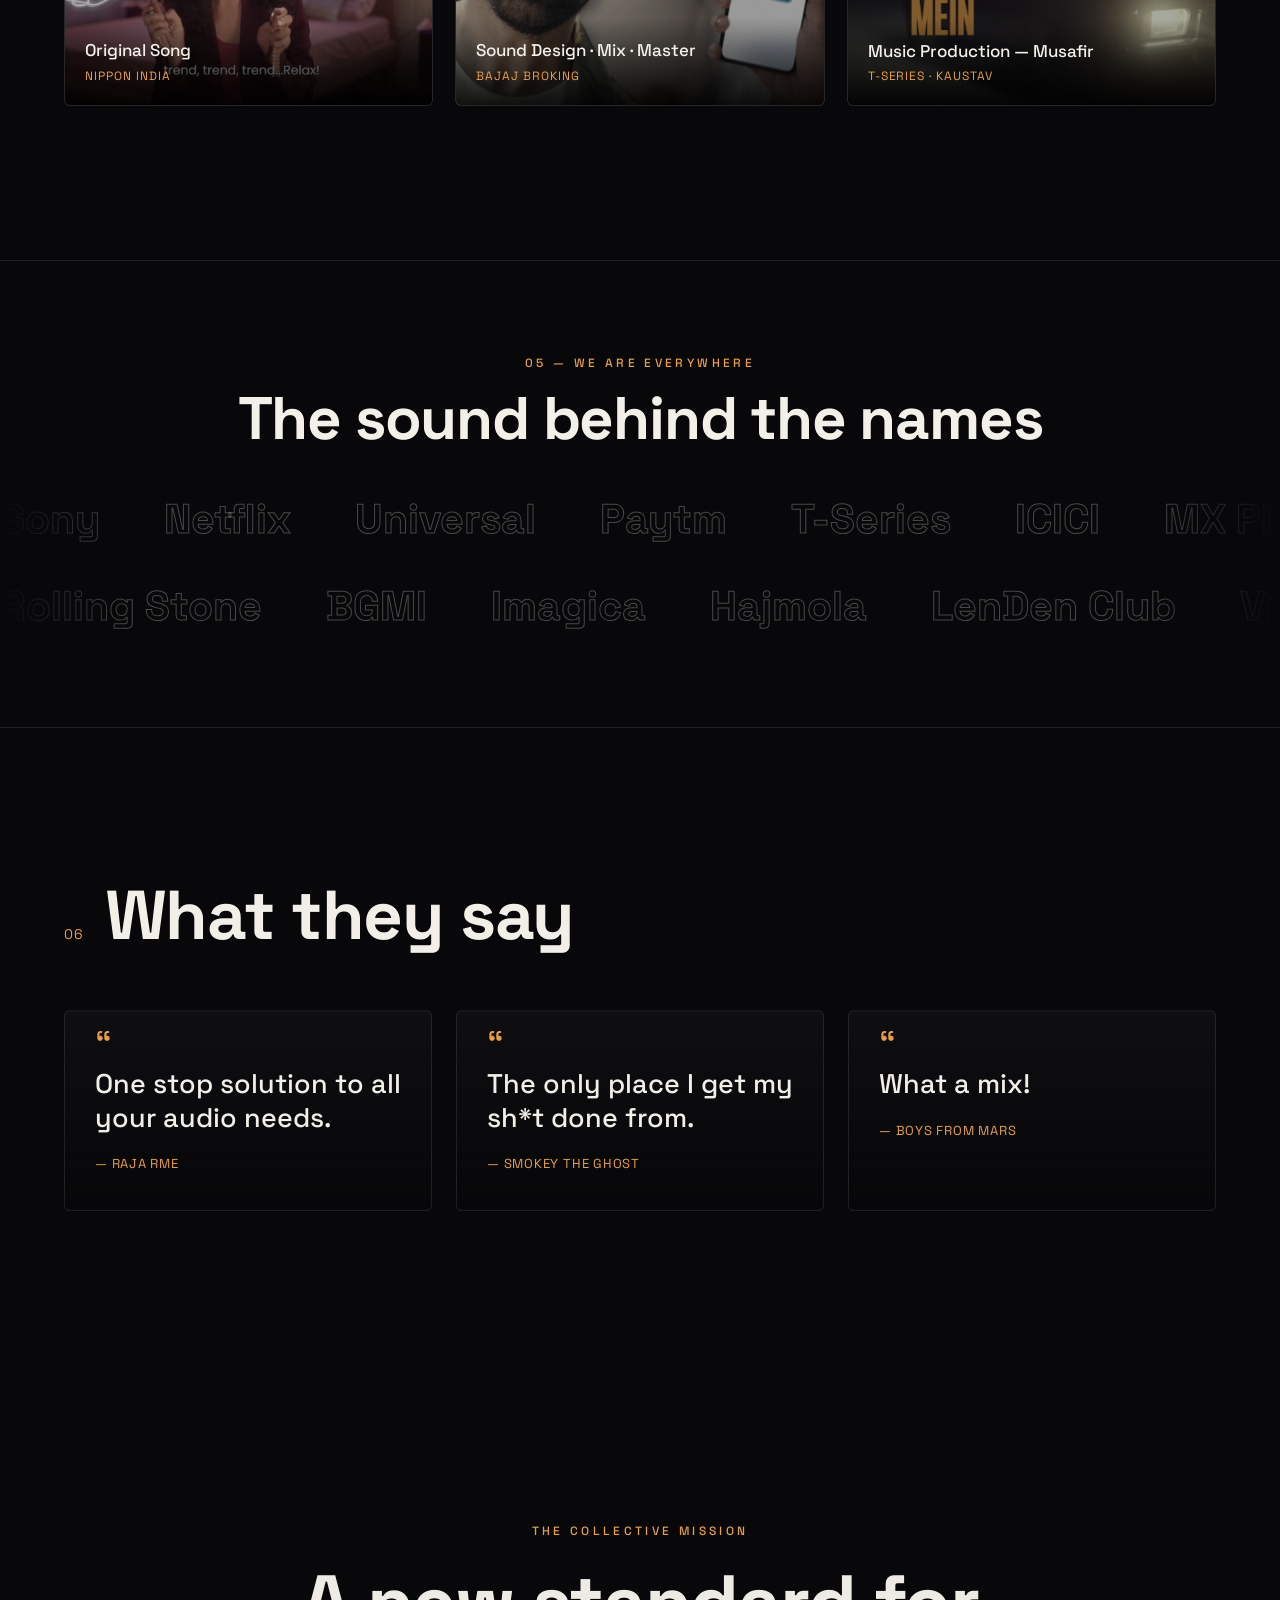
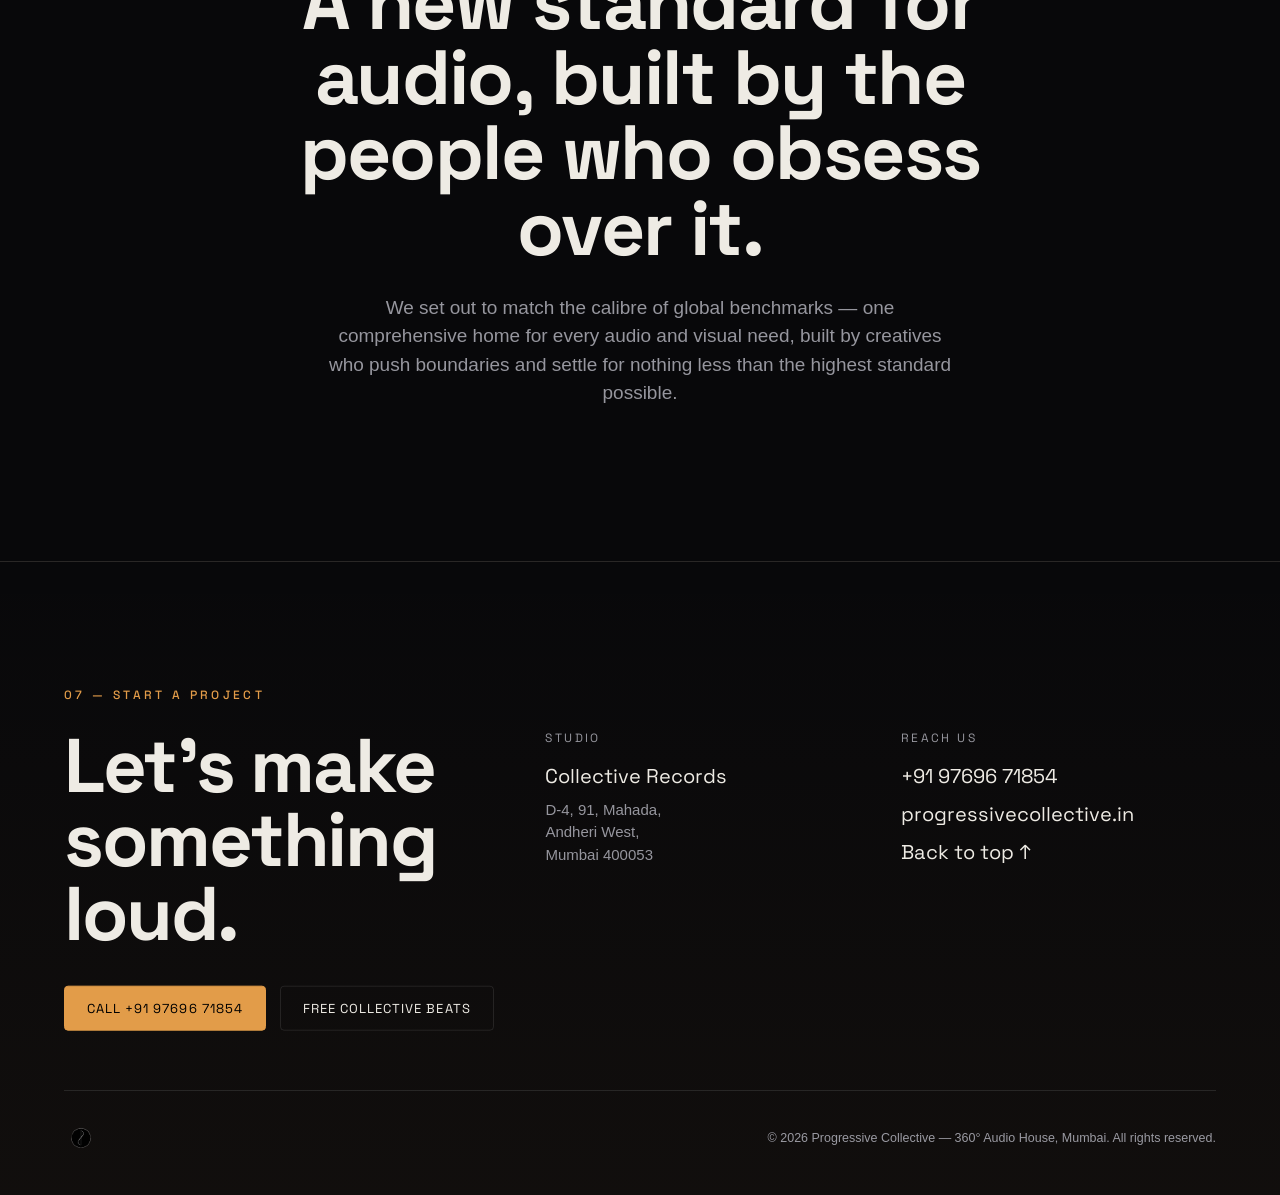
==== commit d99ffab5: "Self-host all assets (Sirius): pull images, fonts, and JS off CDNs - assets/img: 13 photos/covers + " ====
--- a/index.html
+++ b/index.html
@@ -8,10 +8,7 @@
 <meta property="og:title" content="Progressive Collective — 360° Audio House" />
 <meta property="og:description" content="One stop solution to all your audio needs. Songs, mix, master, sound design, BGM & jingles." />
 <meta property="og:type" content="website" />
-<link rel="icon" href="https://static.wixstatic.com/media/c837a6_518e715277db4a1bb8461e53ca31794b~mv2.png" />
-<link rel="preconnect" href="https://fonts.googleapis.com" />
-<link rel="preconnect" href="https://fonts.gstatic.com" crossorigin />
-<link href="https://fonts.googleapis.com/css2?family=Space+Grotesk:wght@400;500;700&family=Inter:wght@400;500&display=swap" rel="stylesheet" />
+<link rel="icon" type="image/png" href="assets/img/favicon.png" /><link href="assets/fonts/fonts.css" rel="stylesheet" />
 <style>
 :root{
   --void:#08080A; --ink:#101013; --ink2:#16161a;
@@ -181,7 +178,7 @@
 
 <nav class="nav" id="nav">
   <a class="logo" href="#top">
-    <img src="https://static.wixstatic.com/media/21512f_13760b71e16242368ba3a5d3de8322ea~mv2.png" alt="Progressive Collective logo" />
+    <img src="assets/img/pclogo.png" alt="Progressive Collective logo" />
     <b>Progressive Collective</b>
   </a>
   <div class="nav-links">
@@ -195,7 +192,7 @@
 <!-- HERO -->
 <header class="hero" id="top">
   <div class="hero-bg" id="heroBg">
-    <img src="https://static.wixstatic.com/media/11062b_d8286a39310944e984f8cc728423b66a~mv2.jpg" alt="Inside the studio" />
+    <img src="assets/img/11062b_d8286a39310944e984f8cc728423b66a.jpg" alt="Inside the studio" />
   </div>
   <div class="wrap hero-top"><span class="eyebrow" id="heroEyebrow">360° Audio House — Mumbai</span></div>
   <div class="wrap hero-inner">
@@ -221,8 +218,8 @@
 <section class="mm" id="work">
   <div class="mm-stage">
     <div class="mm-media">
-      <img id="mmA" src="https://static.wixstatic.com/media/21512f_0c489744524c48f09333e5479c34276e~mv2.jpg" alt="Audio equipment" style="opacity:.34" />
-      <img id="mmB" src="https://static.wixstatic.com/media/21512f_9aed7df633564f9f96cf1222cc7e5997~mv2.jpg" alt="Turntable" style="opacity:0" />
+      <img id="mmA" src="assets/img/21512f_0c489744524c48f09333e5479c34276e.jpg" alt="Audio equipment" style="opacity:.34" />
+      <img id="mmB" src="assets/img/21512f_9aed7df633564f9f96cf1222cc7e5997.jpg" alt="Turntable" style="opacity:0" />
     </div>
     <div class="wrap mm-inner">
       <span class="eyebrow">01 — Mix &amp; Master</span>
@@ -252,13 +249,13 @@
 <section class="sec rel" id="releases">
   <div class="wrap"><div class="sec-head reveal"><span class="num">03</span><h2>Releases</h2></div></div>
   <div class="rel-track-wrap"><div class="wrap"><div class="rel-track" id="relTrack">
-    <a class="card" href="https://open.spotify.com/album/7bttEHXehaewiCtcBYkOTD" target="_blank" rel="noopener"><div class="cov"><img loading="lazy" src="https://static.wixstatic.com/media/c4ba9e_9a4c066376e043e584360c59c8d1cfce~mv2.jpg" alt="The Human Form" /></div><div class="meta"><h3>The Human Form</h3><div class="ar">Smoked The Ghost</div><p>Alt hip hop. Mixed by us, mastered by John Davis (Gorillaz).</p><span class="play">Play on Spotify</span></div></a>
-    <a class="card" href="https://open.spotify.com/track/374eETqLKuS7cZZAYmUfZP" target="_blank" rel="noopener"><div class="cov"><img loading="lazy" src="https://static.wixstatic.com/media/c4ba9e_f075af11d1aa4f1fae02e5e967cf63ee~mv2.jpg" alt="Khwab" /></div><div class="meta"><h3>Khwab</h3><div class="ar">Unluve &amp; Jeevana</div><p>Synth rock / shoegaze EP. Recorded, mixed, mastered. Exec. Sahir.</p><span class="play">Play on Spotify</span></div></a>
-    <a class="card" href="https://open.spotify.com/track/7LF8mB88sMTInokW8yFy7W" target="_blank" rel="noopener"><div class="cov"><img loading="lazy" src="https://static.wixstatic.com/media/c4ba9e_7fba49454fe4481c890304dcd8b9f01c~mv2.jpg" alt="Hazir" /></div><div class="meta"><h3>Hazir</h3><div class="ar">Sahir &amp; Mr. Doss</div><p>Funky disco EP. Released by Times Music India.</p><span class="play">Play on Spotify</span></div></a>
-    <a class="card" href="https://open.spotify.com/album/35BVRYavMYYuvqAqZvED4Z" target="_blank" rel="noopener"><div class="cov"><img loading="lazy" src="https://static.wixstatic.com/media/c4ba9e_ca365fc20144493b9450dfd9214114cb~mv2.jpg" alt="HYP3R" /></div><div class="meta"><h3>HYP3R</h3><div class="ar">Darcy</div><p>Alt trap / rage / rap album. Mixed, mastered, exec. Sahir.</p><span class="play">Play on Spotify</span></div></a>
-    <a class="card" href="https://open.spotify.com/album/4zDzdD7L7Asd2w5JWRImbQ" target="_blank" rel="noopener"><div class="cov"><img loading="lazy" src="https://static.wixstatic.com/media/c4ba9e_7e2933e137094a8e8781e730bf78be7d~mv2.jpg" alt="Shelter" /></div><div class="meta"><h3>Shelter</h3><div class="ar">Pyrx &amp; Sahir</div><p>Future hip hop. Produced &amp; mixed by us; mastered at Space Cat.</p><span class="play">Play on Spotify</span></div></a>
-    <a class="card" href="https://open.spotify.com/track/6Wg2Mw9XxMuxQ0KNESg99I" target="_blank" rel="noopener"><div class="cov"><img loading="lazy" src="https://static.wixstatic.com/media/c4ba9e_77efc1116b44461fb7f2cfea1a38c248~mv2.jpg" alt="Beqaabu" /></div><div class="meta"><h3>Beqaabu</h3><div class="ar">Boys from Mars</div><p>Chill pop R&amp;B. Mixed by Progressive Collective.</p><span class="play">Play on Spotify</span></div></a>
-    <a class="card" href="https://open.spotify.com/track/2YdvdyFsQOvOUlYiROcugL" target="_blank" rel="noopener"><div class="cov"><img loading="lazy" src="https://static.wixstatic.com/media/c4ba9e_648c02222e1d4244b227d2b30b112016~mv2.jpg" alt="Tyaag" /></div><div class="meta"><h3>Tyaag</h3><div class="ar">Maharya</div><p>Hardcore hip hop / rap. Azadi Records. Mixed &amp; mastered by us.</p><span class="play">Play on Spotify</span></div></a>
+    <a class="card" href="https://open.spotify.com/album/7bttEHXehaewiCtcBYkOTD" target="_blank" rel="noopener"><div class="cov"><img loading="lazy" src="assets/img/c4ba9e_9a4c066376e043e584360c59c8d1cfce.jpg" alt="The Human Form" /></div><div class="meta"><h3>The Human Form</h3><div class="ar">Smoked The Ghost</div><p>Alt hip hop. Mixed by us, mastered by John Davis (Gorillaz).</p><span class="play">Play on Spotify</span></div></a>
+    <a class="card" href="https://open.spotify.com/track/374eETqLKuS7cZZAYmUfZP" target="_blank" rel="noopener"><div class="cov"><img loading="lazy" src="assets/img/c4ba9e_f075af11d1aa4f1fae02e5e967cf63ee.jpg" alt="Khwab" /></div><div class="meta"><h3>Khwab</h3><div class="ar">Unluve &amp; Jeevana</div><p>Synth rock / shoegaze EP. Recorded, mixed, mastered. Exec. Sahir.</p><span class="play">Play on Spotify</span></div></a>
+    <a class="card" href="https://open.spotify.com/track/7LF8mB88sMTInokW8yFy7W" target="_blank" rel="noopener"><div class="cov"><img loading="lazy" src="assets/img/c4ba9e_7fba49454fe4481c890304dcd8b9f01c.jpg" alt="Hazir" /></div><div class="meta"><h3>Hazir</h3><div class="ar">Sahir &amp; Mr. Doss</div><p>Funky disco EP. Released by Times Music India.</p><span class="play">Play on Spotify</span></div></a>
+    <a class="card" href="https://open.spotify.com/album/35BVRYavMYYuvqAqZvED4Z" target="_blank" rel="noopener"><div class="cov"><img loading="lazy" src="assets/img/c4ba9e_ca365fc20144493b9450dfd9214114cb.jpg" alt="HYP3R" /></div><div class="meta"><h3>HYP3R</h3><div class="ar">Darcy</div><p>Alt trap / rage / rap album. Mixed, mastered, exec. Sahir.</p><span class="play">Play on Spotify</span></div></a>
+    <a class="card" href="https://open.spotify.com/album/4zDzdD7L7Asd2w5JWRImbQ" target="_blank" rel="noopener"><div class="cov"><img loading="lazy" src="assets/img/c4ba9e_7e2933e137094a8e8781e730bf78be7d.jpg" alt="Shelter" /></div><div class="meta"><h3>Shelter</h3><div class="ar">Pyrx &amp; Sahir</div><p>Future hip hop. Produced &amp; mixed by us; mastered at Space Cat.</p><span class="play">Play on Spotify</span></div></a>
+    <a class="card" href="https://open.spotify.com/track/6Wg2Mw9XxMuxQ0KNESg99I" target="_blank" rel="noopener"><div class="cov"><img loading="lazy" src="assets/img/c4ba9e_77efc1116b44461fb7f2cfea1a38c248.jpg" alt="Beqaabu" /></div><div class="meta"><h3>Beqaabu</h3><div class="ar">Boys from Mars</div><p>Chill pop R&amp;B. Mixed by Progressive Collective.</p><span class="play">Play on Spotify</span></div></a>
+    <a class="card" href="https://open.spotify.com/track/2YdvdyFsQOvOUlYiROcugL" target="_blank" rel="noopener"><div class="cov"><img loading="lazy" src="assets/img/c4ba9e_648c02222e1d4244b227d2b30b112016.jpg" alt="Tyaag" /></div><div class="meta"><h3>Tyaag</h3><div class="ar">Maharya</div><p>Hardcore hip hop / rap. Azadi Records. Mixed &amp; mastered by us.</p><span class="play">Play on Spotify</span></div></a>
   </div></div></div>
   <div class="wrap"><p class="rel-hint">Scroll to move through the catalogue →</p></div>
 </section>
@@ -268,9 +265,9 @@
   <div class="wrap">
     <div class="sec-head reveal"><span class="num">04</span><h2>Recent brand work</h2></div>
     <div class="work-grid">
-      <a class="work reveal" href="https://www.youtube.com/watch?v=8HrS8uJXql0" target="_blank" rel="noopener"><img loading="lazy" src="https://static.wixstatic.com/media/c4ba9e_648c02222e1d4244b227d2b30b112016~mv2.jpg" alt="Nippon India" /><div class="lab"><div class="t">Original Song</div><div class="s">Nippon India</div></div></a>
-      <a class="work reveal" href="https://vimeo.com/1165253792" target="_blank" rel="noopener"><img loading="lazy" src="https://static.wixstatic.com/media/c4ba9e_4dd29edaad4f4a5f82feaaaba4aba808~mv2.jpg" alt="Bajaj Broking" /><div class="lab"><div class="t">Sound Design · Mix · Master</div><div class="s">Bajaj Broking</div></div></a>
-      <a class="work reveal" href="https://www.youtube.com/watch?v=4UdPiK7KezU" target="_blank" rel="noopener"><img loading="lazy" src="https://static.wixstatic.com/media/c4ba9e_34cb078268d14f7e8b28cdb5f6c44f16~mv2.jpg" alt="T-Series Musafir" /><div class="lab"><div class="t">Music Production — Musafir</div><div class="s">T-Series · Kaustav</div></div></a>
+      <a class="work reveal" href="https://www.youtube.com/watch?v=8HrS8uJXql0" target="_blank" rel="noopener"><img loading="lazy" src="assets/img/c4ba9e_648c02222e1d4244b227d2b30b112016.jpg" alt="Nippon India" /><div class="lab"><div class="t">Original Song</div><div class="s">Nippon India</div></div></a>
+      <a class="work reveal" href="https://vimeo.com/1165253792" target="_blank" rel="noopener"><img loading="lazy" src="assets/img/c4ba9e_4dd29edaad4f4a5f82feaaaba4aba808.jpg" alt="Bajaj Broking" /><div class="lab"><div class="t">Sound Design · Mix · Master</div><div class="s">Bajaj Broking</div></div></a>
+      <a class="work reveal" href="https://www.youtube.com/watch?v=4UdPiK7KezU" target="_blank" rel="noopener"><img loading="lazy" src="assets/img/c4ba9e_34cb078268d14f7e8b28cdb5f6c44f16.jpg" alt="T-Series Musafir" /><div class="lab"><div class="t">Music Production — Musafir</div><div class="s">T-Series · Kaustav</div></div></a>
     </div>
   </div>
 </section>
@@ -322,15 +319,15 @@
       </div>
     </div>
     <div class="foot-bottom">
-      <img src="https://static.wixstatic.com/media/21512f_13760b71e16242368ba3a5d3de8322ea~mv2.png" alt="Progressive Collective" />
+      <img src="assets/img/pclogo.png" alt="Progressive Collective" />
       <span>© 2026 Progressive Collective — 360° Audio House, Mumbai. All rights reserved.</span>
     </div>
   </div>
 </footer>
 
-<script src="https://cdnjs.cloudflare.com/ajax/libs/gsap/3.12.5/gsap.min.js"></script>
-<script src="https://cdnjs.cloudflare.com/ajax/libs/gsap/3.12.5/ScrollTrigger.min.js"></script>
-<script src="https://cdn.jsdelivr.net/npm/@studio-freight/lenis@1.0.42/dist/lenis.min.js"></script>
+<script src="assets/js/gsap.min.js"></script>
+<script src="assets/js/ScrollTrigger.min.js"></script>
+<script src="assets/js/lenis.min.js"></script>
 <script>
 const reduce = window.matchMedia('(prefers-reduced-motion: reduce)').matches;
 
--- a/assets/fonts/fonts.css
+++ b/assets/fonts/fonts.css
@@ -0,0 +1,207 @@
+/* cyrillic-ext */
+@font-face {
+  font-family: 'Inter';
+  font-style: normal;
+  font-weight: 400;
+  font-display: swap;
+  src: url(./UcC73FwrK3iLTeHuS_nVMrMxCp50SjIa2JL7SUc.woff2) format('woff2');
+  unicode-range: U+0460-052F, U+1C80-1C8A, U+20B4, U+2DE0-2DFF, U+A640-A69F, U+FE2E-FE2F;
+}
+/* cyrillic */
+@font-face {
+  font-family: 'Inter';
+  font-style: normal;
+  font-weight: 400;
+  font-display: swap;
+  src: url(./UcC73FwrK3iLTeHuS_nVMrMxCp50SjIa0ZL7SUc.woff2) format('woff2');
+  unicode-range: U+0301, U+0400-045F, U+0490-0491, U+04B0-04B1, U+2116;
+}
+/* greek-ext */
+@font-face {
+  font-family: 'Inter';
+  font-style: normal;
+  font-weight: 400;
+  font-display: swap;
+  src: url(./UcC73FwrK3iLTeHuS_nVMrMxCp50SjIa2ZL7SUc.woff2) format('woff2');
+  unicode-range: U+1F00-1FFF;
+}
+/* greek */
+@font-face {
+  font-family: 'Inter';
+  font-style: normal;
+  font-weight: 400;
+  font-display: swap;
+  src: url(./UcC73FwrK3iLTeHuS_nVMrMxCp50SjIa1pL7SUc.woff2) format('woff2');
+  unicode-range: U+0370-0377, U+037A-037F, U+0384-038A, U+038C, U+038E-03A1, U+03A3-03FF;
+}
+/* vietnamese */
+@font-face {
+  font-family: 'Inter';
+  font-style: normal;
+  font-weight: 400;
+  font-display: swap;
+  src: url(./UcC73FwrK3iLTeHuS_nVMrMxCp50SjIa2pL7SUc.woff2) format('woff2');
+  unicode-range: U+0102-0103, U+0110-0111, U+0128-0129, U+0168-0169, U+01A0-01A1, U+01AF-01B0, U+0300-0301, U+0303-0304, U+0308-0309, U+0323, U+0329, U+1EA0-1EF9, U+20AB;
+}
+/* latin-ext */
+@font-face {
+  font-family: 'Inter';
+  font-style: normal;
+  font-weight: 400;
+  font-display: swap;
+  src: url(./UcC73FwrK3iLTeHuS_nVMrMxCp50SjIa25L7SUc.woff2) format('woff2');
+  unicode-range: U+0100-02BA, U+02BD-02C5, U+02C7-02CC, U+02CE-02D7, U+02DD-02FF, U+0304, U+0308, U+0329, U+1D00-1DBF, U+1E00-1E9F, U+1EF2-1EFF, U+2020, U+20A0-20AB, U+20AD-20C0, U+2113, U+2C60-2C7F, U+A720-A7FF;
+}
+/* latin */
+@font-face {
+  font-family: 'Inter';
+  font-style: normal;
+  font-weight: 400;
+  font-display: swap;
+  src: url(./UcC73FwrK3iLTeHuS_nVMrMxCp50SjIa1ZL7.woff2) format('woff2');
+  unicode-range: U+0000-00FF, U+0131, U+0152-0153, U+02BB-02BC, U+02C6, U+02DA, U+02DC, U+0304, U+0308, U+0329, U+2000-206F, U+20AC, U+2122, U+2191, U+2193, U+2212, U+2215, U+FEFF, U+FFFD;
+}
+/* cyrillic-ext */
+@font-face {
+  font-family: 'Inter';
+  font-style: normal;
+  font-weight: 500;
+  font-display: swap;
+  src: url(./UcC73FwrK3iLTeHuS_nVMrMxCp50SjIa2JL7SUc.woff2) format('woff2');
+  unicode-range: U+0460-052F, U+1C80-1C8A, U+20B4, U+2DE0-2DFF, U+A640-A69F, U+FE2E-FE2F;
+}
+/* cyrillic */
+@font-face {
+  font-family: 'Inter';
+  font-style: normal;
+  font-weight: 500;
+  font-display: swap;
+  src: url(./UcC73FwrK3iLTeHuS_nVMrMxCp50SjIa0ZL7SUc.woff2) format('woff2');
+  unicode-range: U+0301, U+0400-045F, U+0490-0491, U+04B0-04B1, U+2116;
+}
+/* greek-ext */
+@font-face {
+  font-family: 'Inter';
+  font-style: normal;
+  font-weight: 500;
+  font-display: swap;
+  src: url(./UcC73FwrK3iLTeHuS_nVMrMxCp50SjIa2ZL7SUc.woff2) format('woff2');
+  unicode-range: U+1F00-1FFF;
+}
+/* greek */
+@font-face {
+  font-family: 'Inter';
+  font-style: normal;
+  font-weight: 500;
+  font-display: swap;
+  src: url(./UcC73FwrK3iLTeHuS_nVMrMxCp50SjIa1pL7SUc.woff2) format('woff2');
+  unicode-range: U+0370-0377, U+037A-037F, U+0384-038A, U+038C, U+038E-03A1, U+03A3-03FF;
+}
+/* vietnamese */
+@font-face {
+  font-family: 'Inter';
+  font-style: normal;
+  font-weight: 500;
+  font-display: swap;
+  src: url(./UcC73FwrK3iLTeHuS_nVMrMxCp50SjIa2pL7SUc.woff2) format('woff2');
+  unicode-range: U+0102-0103, U+0110-0111, U+0128-0129, U+0168-0169, U+01A0-01A1, U+01AF-01B0, U+0300-0301, U+0303-0304, U+0308-0309, U+0323, U+0329, U+1EA0-1EF9, U+20AB;
+}
+/* latin-ext */
+@font-face {
+  font-family: 'Inter';
+  font-style: normal;
+  font-weight: 500;
+  font-display: swap;
+  src: url(./UcC73FwrK3iLTeHuS_nVMrMxCp50SjIa25L7SUc.woff2) format('woff2');
+  unicode-range: U+0100-02BA, U+02BD-02C5, U+02C7-02CC, U+02CE-02D7, U+02DD-02FF, U+0304, U+0308, U+0329, U+1D00-1DBF, U+1E00-1E9F, U+1EF2-1EFF, U+2020, U+20A0-20AB, U+20AD-20C0, U+2113, U+2C60-2C7F, U+A720-A7FF;
+}
+/* latin */
+@font-face {
+  font-family: 'Inter';
+  font-style: normal;
+  font-weight: 500;
+  font-display: swap;
+  src: url(./UcC73FwrK3iLTeHuS_nVMrMxCp50SjIa1ZL7.woff2) format('woff2');
+  unicode-range: U+0000-00FF, U+0131, U+0152-0153, U+02BB-02BC, U+02C6, U+02DA, U+02DC, U+0304, U+0308, U+0329, U+2000-206F, U+20AC, U+2122, U+2191, U+2193, U+2212, U+2215, U+FEFF, U+FFFD;
+}
+/* vietnamese */
+@font-face {
+  font-family: 'Space Grotesk';
+  font-style: normal;
+  font-weight: 400;
+  font-display: swap;
+  src: url(./V8mDoQDjQSkFtoMM3T6r8E7mPb54C-s0.woff2) format('woff2');
+  unicode-range: U+0102-0103, U+0110-0111, U+0128-0129, U+0168-0169, U+01A0-01A1, U+01AF-01B0, U+0300-0301, U+0303-0304, U+0308-0309, U+0323, U+0329, U+1EA0-1EF9, U+20AB;
+}
+/* latin-ext */
+@font-face {
+  font-family: 'Space Grotesk';
+  font-style: normal;
+  font-weight: 400;
+  font-display: swap;
+  src: url(./V8mDoQDjQSkFtoMM3T6r8E7mPb94C-s0.woff2) format('woff2');
+  unicode-range: U+0100-02BA, U+02BD-02C5, U+02C7-02CC, U+02CE-02D7, U+02DD-02FF, U+0304, U+0308, U+0329, U+1D00-1DBF, U+1E00-1E9F, U+1EF2-1EFF, U+2020, U+20A0-20AB, U+20AD-20C0, U+2113, U+2C60-2C7F, U+A720-A7FF;
+}
+/* latin */
+@font-face {
+  font-family: 'Space Grotesk';
+  font-style: normal;
+  font-weight: 400;
+  font-display: swap;
+  src: url(./V8mDoQDjQSkFtoMM3T6r8E7mPbF4Cw.woff2) format('woff2');
+  unicode-range: U+0000-00FF, U+0131, U+0152-0153, U+02BB-02BC, U+02C6, U+02DA, U+02DC, U+0304, U+0308, U+0329, U+2000-206F, U+20AC, U+2122, U+2191, U+2193, U+2212, U+2215, U+FEFF, U+FFFD;
+}
+/* vietnamese */
+@font-face {
+  font-family: 'Space Grotesk';
+  font-style: normal;
+  font-weight: 500;
+  font-display: swap;
+  src: url(./V8mDoQDjQSkFtoMM3T6r8E7mPb54C-s0.woff2) format('woff2');
+  unicode-range: U+0102-0103, U+0110-0111, U+0128-0129, U+0168-0169, U+01A0-01A1, U+01AF-01B0, U+0300-0301, U+0303-0304, U+0308-0309, U+0323, U+0329, U+1EA0-1EF9, U+20AB;
+}
+/* latin-ext */
+@font-face {
+  font-family: 'Space Grotesk';
+  font-style: normal;
+  font-weight: 500;
+  font-display: swap;
+  src: url(./V8mDoQDjQSkFtoMM3T6r8E7mPb94C-s0.woff2) format('woff2');
+  unicode-range: U+0100-02BA, U+02BD-02C5, U+02C7-02CC, U+02CE-02D7, U+02DD-02FF, U+0304, U+0308, U+0329, U+1D00-1DBF, U+1E00-1E9F, U+1EF2-1EFF, U+2020, U+20A0-20AB, U+20AD-20C0, U+2113, U+2C60-2C7F, U+A720-A7FF;
+}
+/* latin */
+@font-face {
+  font-family: 'Space Grotesk';
+  font-style: normal;
+  font-weight: 500;
+  font-display: swap;
+  src: url(./V8mDoQDjQSkFtoMM3T6r8E7mPbF4Cw.woff2) format('woff2');
+  unicode-range: U+0000-00FF, U+0131, U+0152-0153, U+02BB-02BC, U+02C6, U+02DA, U+02DC, U+0304, U+0308, U+0329, U+2000-206F, U+20AC, U+2122, U+2191, U+2193, U+2212, U+2215, U+FEFF, U+FFFD;
+}
+/* vietnamese */
+@font-face {
+  font-family: 'Space Grotesk';
+  font-style: normal;
+  font-weight: 700;
+  font-display: swap;
+  src: url(./V8mDoQDjQSkFtoMM3T6r8E7mPb54C-s0.woff2) format('woff2');
+  unicode-range: U+0102-0103, U+0110-0111, U+0128-0129, U+0168-0169, U+01A0-01A1, U+01AF-01B0, U+0300-0301, U+0303-0304, U+0308-0309, U+0323, U+0329, U+1EA0-1EF9, U+20AB;
+}
+/* latin-ext */
+@font-face {
+  font-family: 'Space Grotesk';
+  font-style: normal;
+  font-weight: 700;
+  font-display: swap;
+  src: url(./V8mDoQDjQSkFtoMM3T6r8E7mPb94C-s0.woff2) format('woff2');
+  unicode-range: U+0100-02BA, U+02BD-02C5, U+02C7-02CC, U+02CE-02D7, U+02DD-02FF, U+0304, U+0308, U+0329, U+1D00-1DBF, U+1E00-1E9F, U+1EF2-1EFF, U+2020, U+20A0-20AB, U+20AD-20C0, U+2113, U+2C60-2C7F, U+A720-A7FF;
+}
+/* latin */
+@font-face {
+  font-family: 'Space Grotesk';
+  font-style: normal;
+  font-weight: 700;
+  font-display: swap;
+  src: url(./V8mDoQDjQSkFtoMM3T6r8E7mPbF4Cw.woff2) format('woff2');
+  unicode-range: U+0000-00FF, U+0131, U+0152-0153, U+02BB-02BC, U+02C6, U+02DA, U+02DC, U+0304, U+0308, U+0329, U+2000-206F, U+20AC, U+2122, U+2191, U+2193, U+2212, U+2215, U+FEFF, U+FFFD;
+}
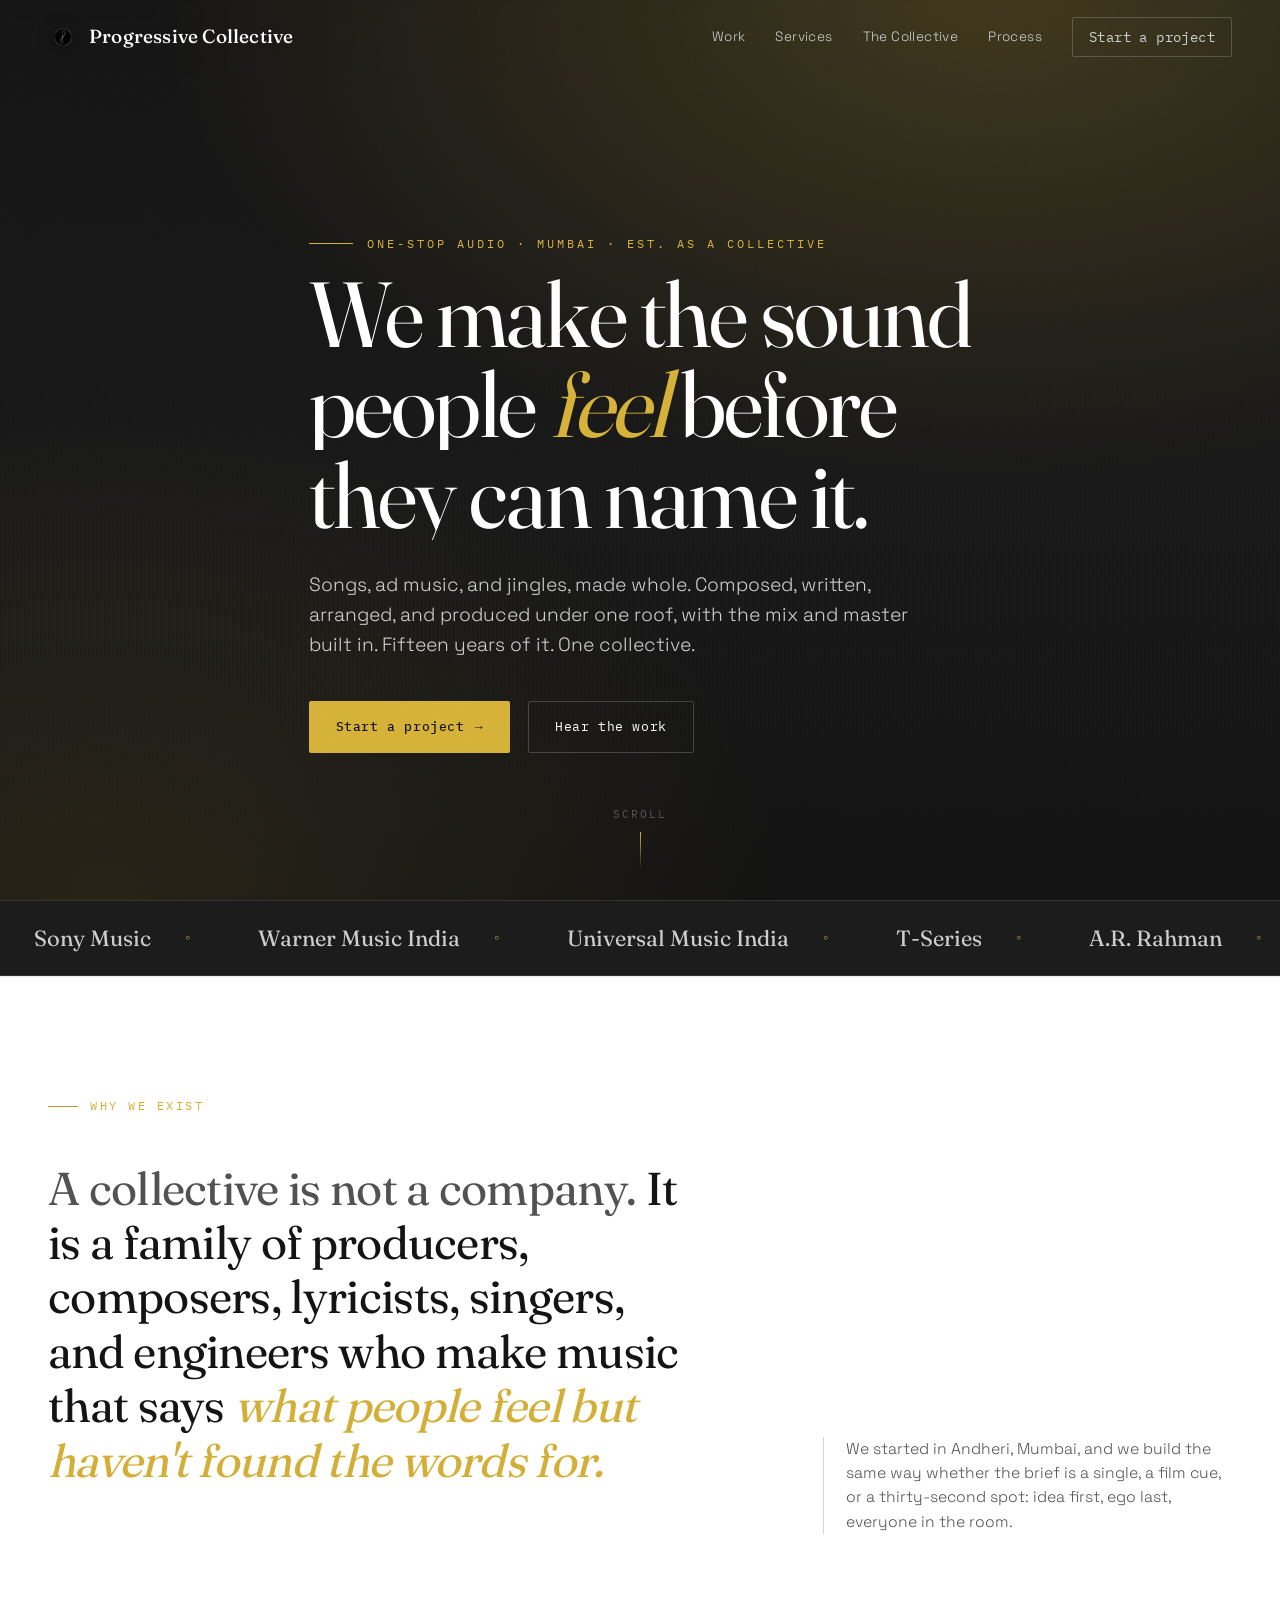
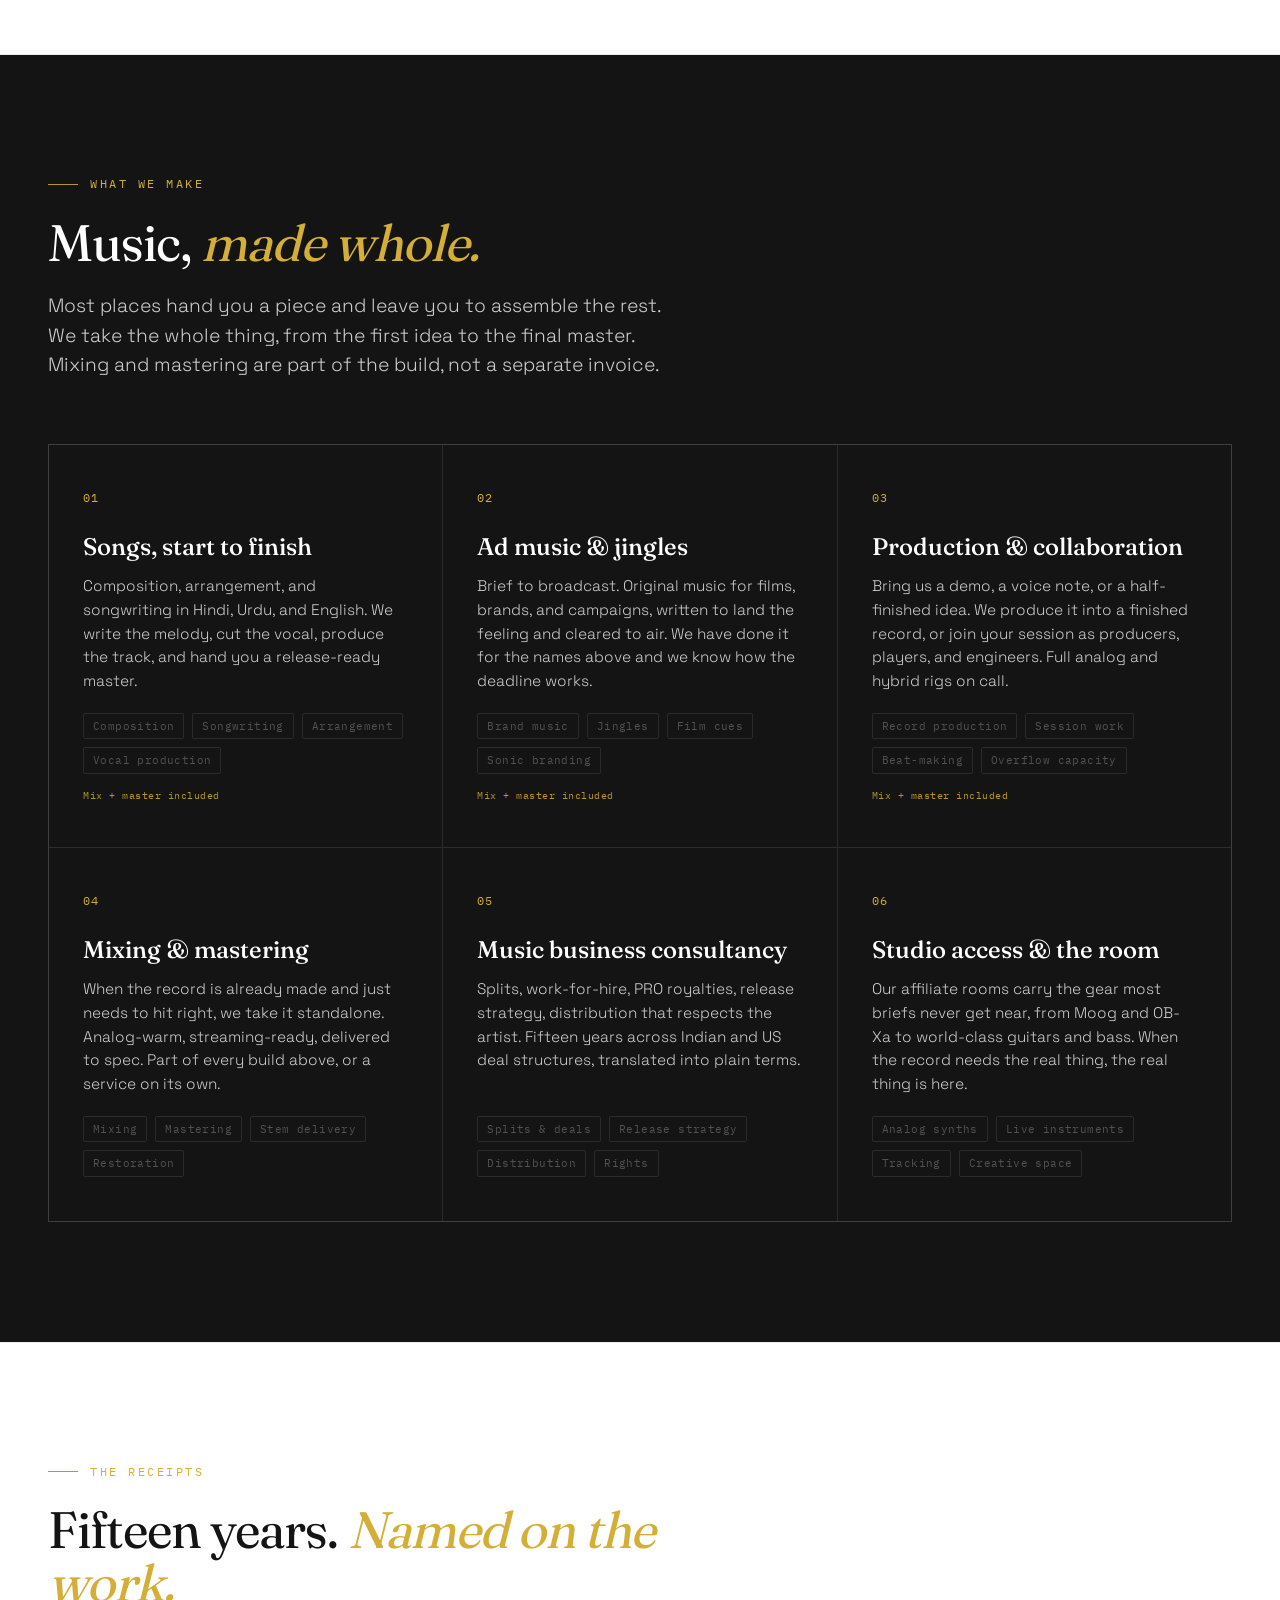
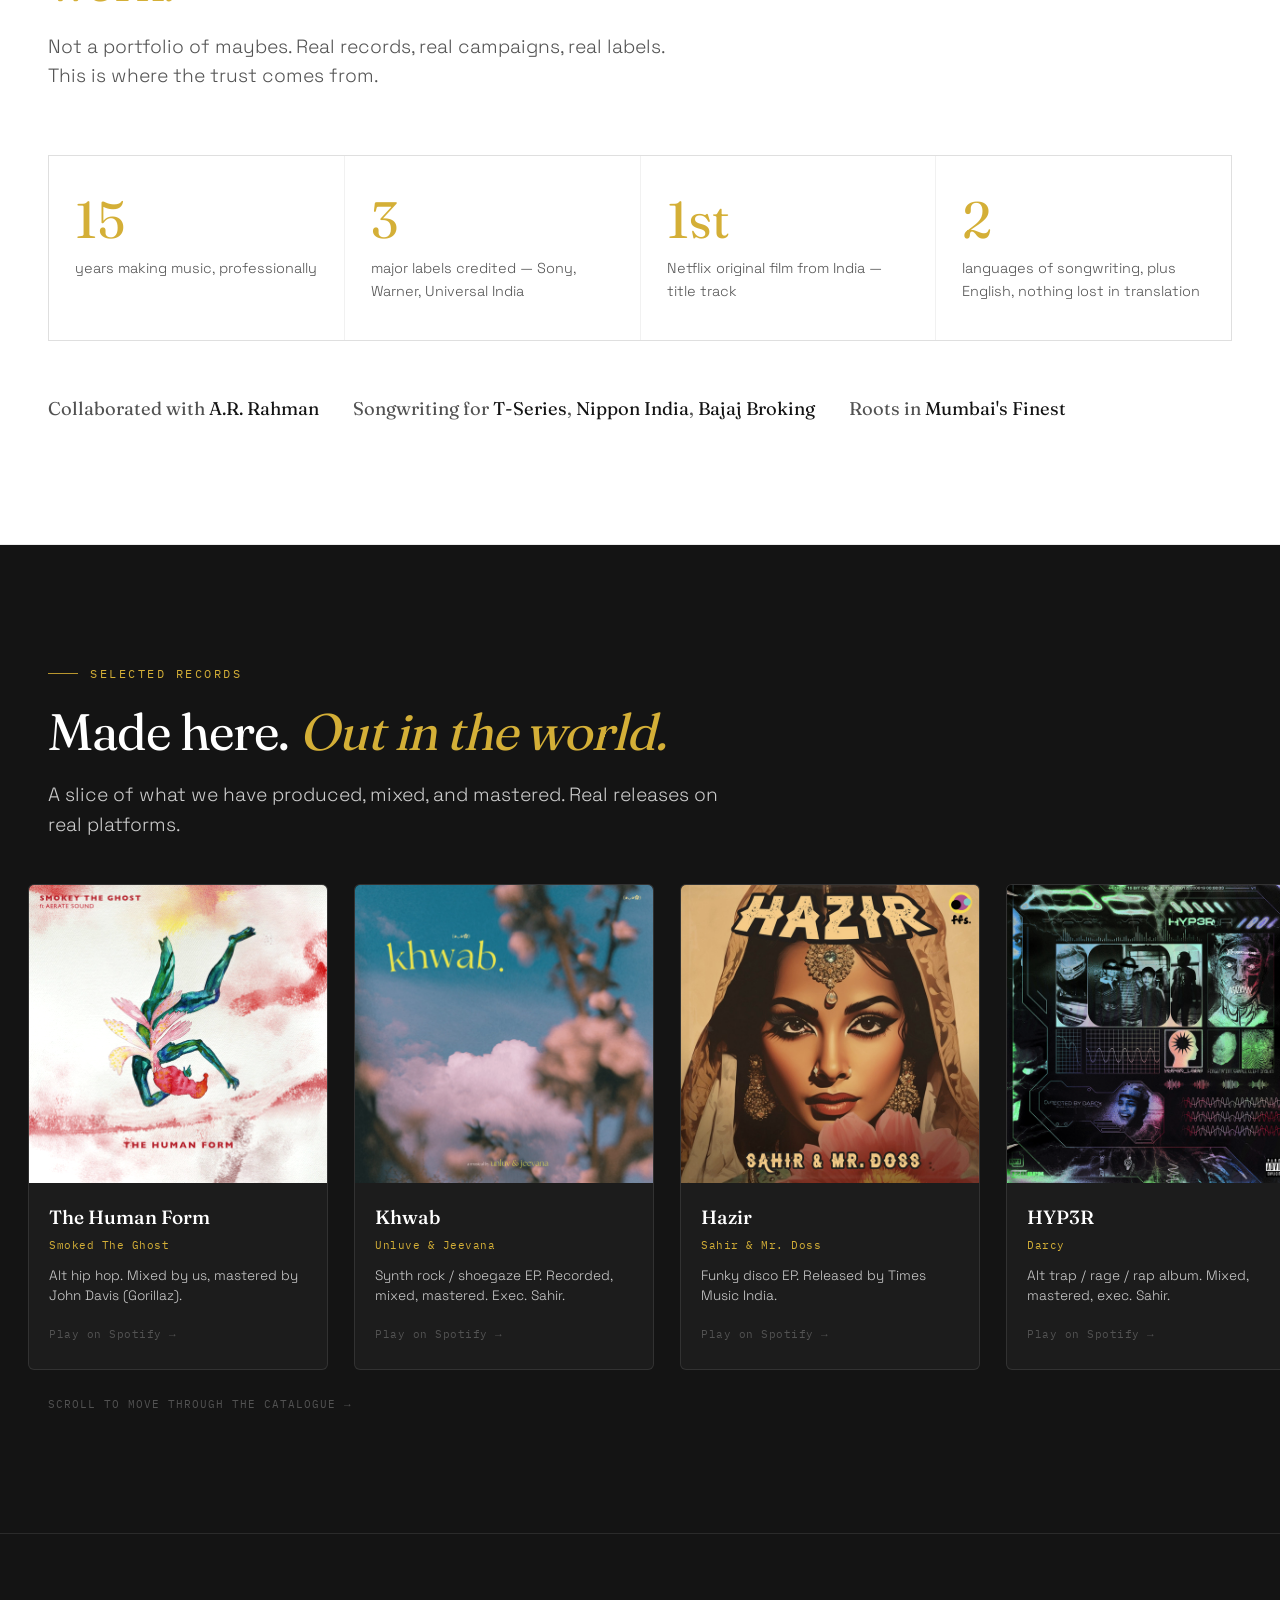
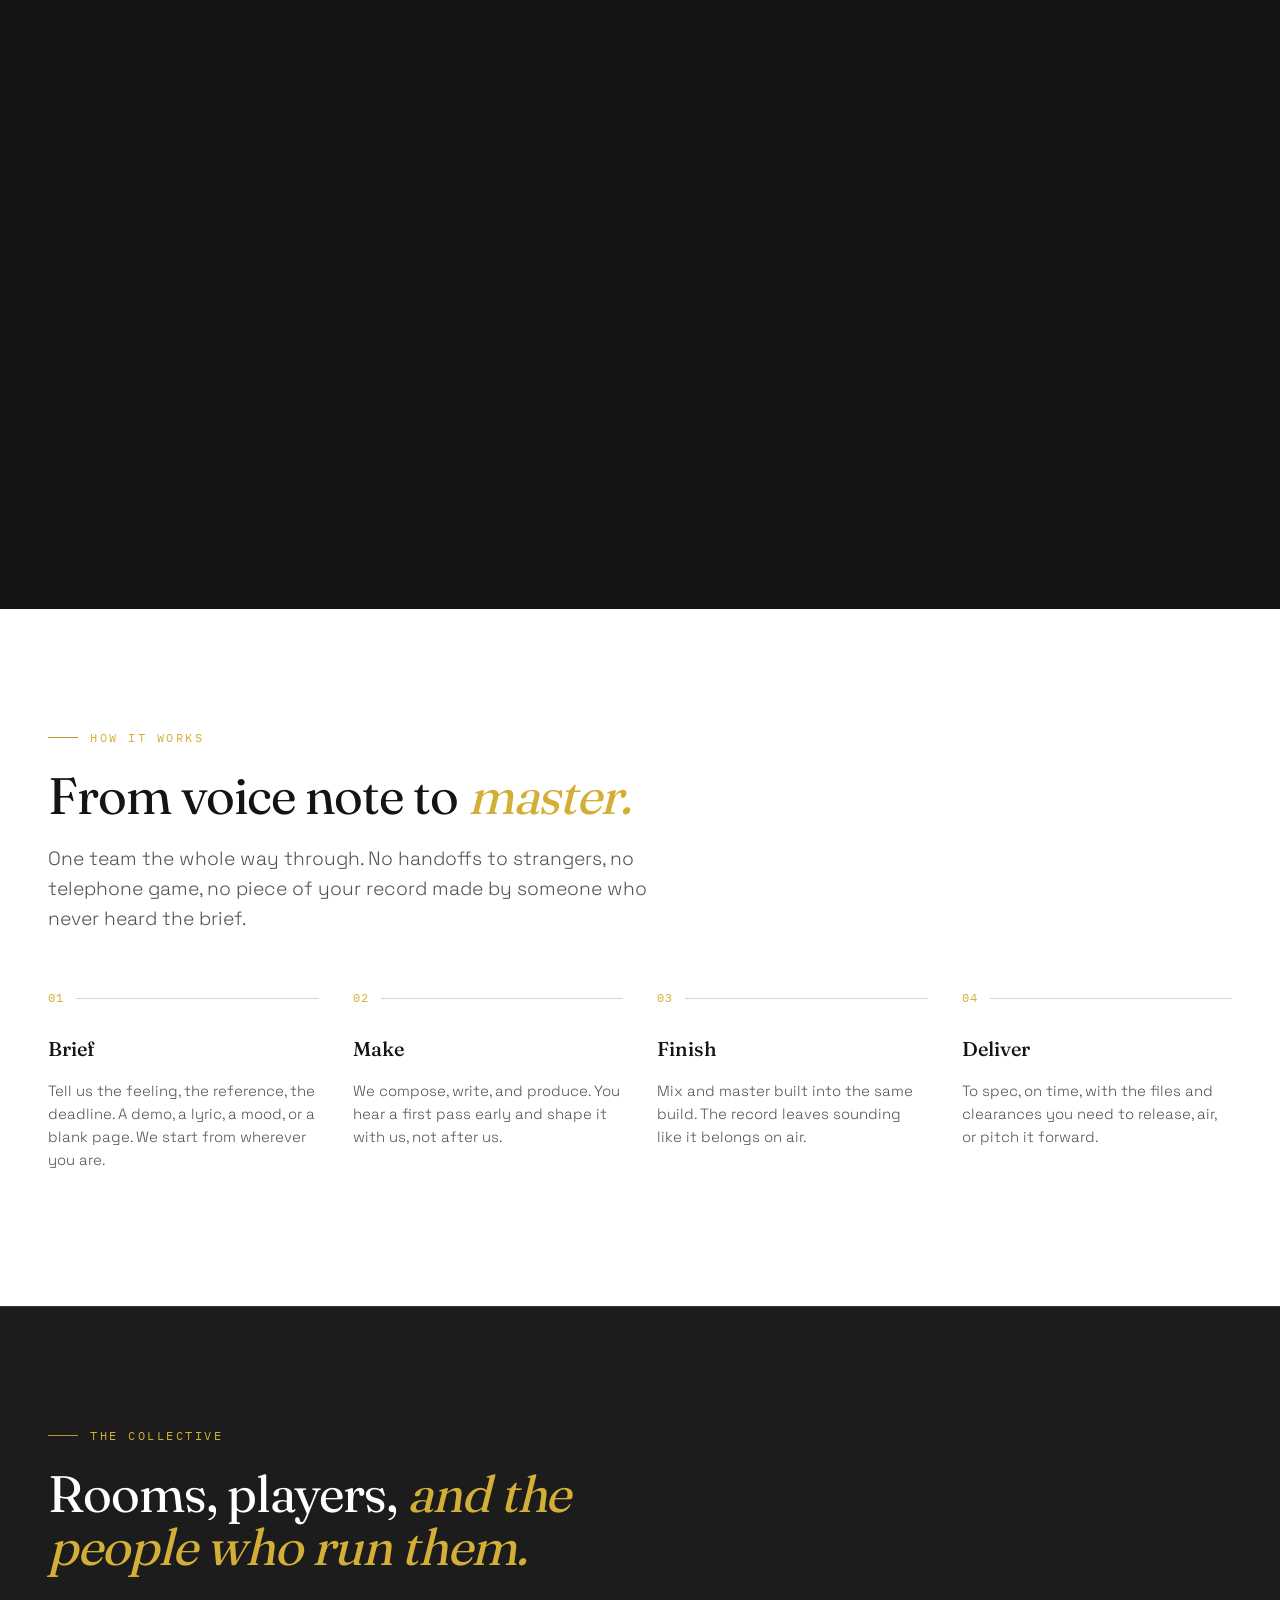
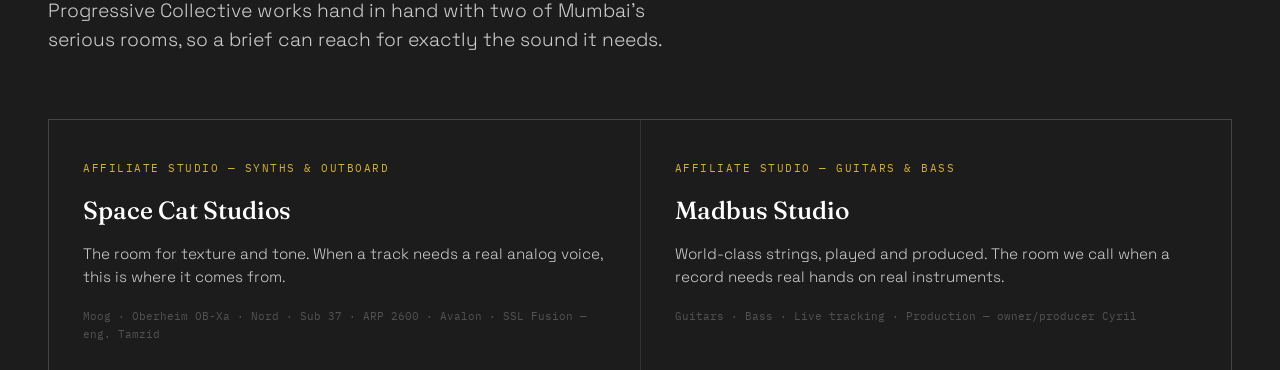
==== commit 63cd9b5b: "Palette swap: ink/paper/amber → onyx/white/gold luxury system New tokens: Deep Onyx #141414, Pure Wh" ====
--- a/index.html
+++ b/index.html
@@ -2,325 +2,596 @@
 <html lang="en">
 <head>
 <meta charset="UTF-8" />
-<meta name="viewport" content="width=device-width, initial-scale=1" />
-<title>Progressive Collective — 360° Audio House, Mumbai</title>
-<meta name="description" content="Progressive Collective is a 360° audio house in Mumbai. Songs, mix, master, sound design, BGM and jingles — the sound behind Sony, Netflix, T-Series, Paytm and MX Player." />
-<meta property="og:title" content="Progressive Collective — 360° Audio House" />
-<meta property="og:description" content="One stop solution to all your audio needs. Songs, mix, master, sound design, BGM & jingles." />
+<meta name="viewport" content="width=device-width, initial-scale=1.0" />
+<title>Progressive Collective — One-stop audio. Music made whole.</title>
+<meta name="description" content="Progressive Collective is a Mumbai-born audio house. We make songs, ad music, and jingles start to finish — composed, written, produced, mixed, and mastered. Fifteen years, major-label credits, one collective." />
+
 <meta property="og:type" content="website" />
-<link rel="icon" type="image/png" href="assets/img/favicon.png" /><link href="assets/fonts/fonts.css" rel="stylesheet" />
+<meta property="og:title" content="Progressive Collective — Music made whole" />
+<meta property="og:description" content="Songs, ad music, and jingles, start to finish. Composed, written, produced, mixed, mastered. Mumbai-born. Fifteen years. One collective." />
+<meta property="og:url" content="https://progressivecollective.in" />
+<meta property="og:site_name" content="Progressive Collective" />
+<meta property="og:image" content="assets/img/pclogo.png" />
+<meta name="twitter:card" content="summary_large_image" />
+<meta name="twitter:title" content="Progressive Collective — Music made whole" />
+<meta name="twitter:description" content="Songs, ad music, and jingles, start to finish. Composed, written, produced, mixed, mastered." />
+
+<link rel="icon" type="image/png" href="assets/img/favicon.png" />
+<link rel="apple-touch-icon" href="assets/img/pclogo.png" />
+
+<link rel="preload" as="font" type="font/woff2" href="assets/fonts/fraunces-var.woff2" crossorigin />
+<link rel="preload" as="font" type="font/woff2" href="assets/fonts/space-grotesk-var.woff2" crossorigin />
+<link rel="stylesheet" href="assets/fonts/fonts.css" />
+
+<script type="application/ld+json">
+{
+  "@context": "https://schema.org",
+  "@type": "MusicGroup",
+  "name": "Progressive Collective",
+  "url": "https://progressivecollective.in",
+  "description": "A Mumbai-born audio house making songs, ad music, and jingles start to finish — composed, written, produced, mixed, and mastered.",
+  "genre": ["Electronica", "Anti-Pop", "Film Music", "Advertising Music"],
+  "location": { "@type": "Place", "name": "Andheri, Mumbai, India" },
+  "member": { "@type": "MusicGroup", "name": "Progressive Collective — producers, composers, lyricists, singers, engineers" }
+}
+</script>
+<script type="application/ld+json">
+{
+  "@context": "https://schema.org",
+  "@type": "ProfessionalService",
+  "name": "Progressive Collective",
+  "url": "https://progressivecollective.in",
+  "areaServed": ["IN", "US", "Worldwide"],
+  "serviceType": ["Music Production", "Songwriting", "Composition", "Arrangement", "Advertising Music", "Jingles", "Sonic Branding", "Mixing", "Mastering", "Music Business Consultancy"],
+  "description": "One-stop audio services. Music made whole, from first idea to final master."
+}
+</script>
+
 <style>
-:root{
-  --void:#08080A; --ink:#101013; --ink2:#16161a;
-  --line:rgba(255,255,255,.10); --fog:#9A9AA2; --bone:#F4F1EA;
-  --amber:#E8A04B; --amber-deep:#C7761F;
-  --sg:'Space Grotesk',sans-serif; --in:'Inter',sans-serif;
-}
-*{margin:0;padding:0;box-sizing:border-box}
-html{-webkit-font-smoothing:antialiased;text-rendering:optimizeLegibility}
-body{background:var(--void);color:var(--bone);font-family:var(--in);overflow-x:hidden;line-height:1.5}
-a{color:inherit;text-decoration:none}
-img{display:block;max-width:100%}
-::selection{background:var(--amber);color:#000}
-.wrap{max-width:1360px;margin:0 auto;padding:0 clamp(20px,5vw,64px)}
-.eyebrow{font-family:var(--sg);font-size:12px;letter-spacing:.28em;text-transform:uppercase;color:var(--amber);font-weight:500}
-.muted{color:var(--fog)}
-h1,h2,h3{font-family:var(--sg);font-weight:700;line-height:.98;letter-spacing:-.02em}
-
-/* grain + vignette */
-.grain{position:fixed;inset:0;z-index:9998;pointer-events:none;opacity:.045;mix-blend-mode:screen;
- background-image:url("data:image/svg+xml,%3Csvg xmlns='http://www.w3.org/2000/svg' width='120' height='120'%3E%3Cfilter id='n'%3E%3CfeTurbulence type='fractalNoise' baseFrequency='.9' numOctaves='2'/%3E%3C/filter%3E%3Crect width='100%25' height='100%25' filter='url(%23n)'/%3E%3C/svg%3E")}
-.vignette{position:fixed;inset:0;z-index:9997;pointer-events:none;
- background:radial-gradient(120% 90% at 50% 20%,transparent 55%,rgba(0,0,0,.55) 100%)}
-
-/* nav */
-.nav{position:fixed;top:0;left:0;right:0;z-index:100;display:flex;align-items:center;justify-content:space-between;
- padding:18px clamp(20px,5vw,64px);transition:background .4s,backdrop-filter .4s,border-color .4s;border-bottom:1px solid transparent}
-.nav.scrolled{background:rgba(8,8,10,.72);backdrop-filter:blur(14px);border-bottom:1px solid var(--line)}
-.nav .logo{display:flex;align-items:center;gap:12px}
-.nav .logo img{height:40px;width:auto;filter:drop-shadow(0 2px 8px rgba(0,0,0,.5))}
-.nav .logo b{font-family:var(--sg);font-weight:700;font-size:15px;letter-spacing:.14em;text-transform:uppercase}
-.nav-links{display:flex;gap:30px;align-items:center}
-.nav-links a{font-family:var(--sg);font-size:13px;letter-spacing:.12em;text-transform:uppercase;color:var(--fog);transition:color .25s}
-.nav-links a:hover{color:var(--bone)}
-.btn{font-family:var(--sg);font-size:13px;letter-spacing:.08em;text-transform:uppercase;display:inline-flex;align-items:center;gap:9px;
- padding:12px 22px;border-radius:4px;border:1px solid var(--amber);color:var(--amber);transition:.3s;cursor:pointer;background:none}
-.btn:hover{background:var(--amber);color:#000}
-.btn.solid{background:var(--amber);color:#000;border-color:var(--amber)}
-.btn.solid:hover{background:var(--amber-deep);border-color:var(--amber-deep);color:#000}
-.btn.ghost{border-color:var(--line);color:var(--bone)}
-.btn.ghost:hover{border-color:var(--bone);background:var(--bone);color:#000}
-.menu-btn{display:none;font-family:var(--sg);letter-spacing:.1em;text-transform:uppercase;font-size:12px;background:none;border:1px solid var(--line);color:var(--bone);padding:10px 14px;border-radius:4px}
-
-/* hero */
-.hero{position:relative;min-height:100svh;display:flex;flex-direction:column;justify-content:flex-end;overflow:hidden}
-.hero-bg{position:absolute;inset:-8% 0 0 0;z-index:0;will-change:transform}
-.hero-bg img{width:100%;height:116%;object-fit:cover;opacity:.42;filter:grayscale(.25) contrast(1.05)}
-.hero-bg::after{content:"";position:absolute;inset:0;background:linear-gradient(180deg,rgba(8,8,10,.65) 0%,rgba(8,8,10,.2) 40%,var(--void) 96%)}
-.hero-inner{position:relative;z-index:2;padding-bottom:clamp(40px,7vw,90px)}
-.hero h1{font-size:clamp(52px,12.5vw,208px);letter-spacing:-.03em}
-.hero h1 .ln{display:block;overflow:hidden}
-.hero h1 .ln span{display:block;transform:translateY(102%)}
-.hero-sub{max-width:620px;margin:26px 0 30px;font-size:clamp(15px,1.5vw,19px);color:#d9d6cf}
-.hero-cta{display:flex;gap:14px;flex-wrap:wrap}
-.hero-top{position:relative;z-index:2;padding-top:130px;flex:1;display:flex;align-items:flex-start}
-.hero-top .eyebrow{opacity:0}
-/* ticker */
-.ticker{position:relative;z-index:2;border-top:1px solid var(--line);border-bottom:1px solid var(--line);margin-top:clamp(30px,5vw,60px);overflow:hidden;background:rgba(0,0,0,.25)}
-.ticker-row{display:flex;gap:56px;padding:16px 0;white-space:nowrap;width:max-content;animation:slide 32s linear infinite}
-.ticker-row span{font-family:var(--sg);font-size:14px;letter-spacing:.2em;text-transform:uppercase;color:var(--fog)}
-.ticker-row span::after{content:"◆";margin-left:56px;color:var(--amber);font-size:8px;vertical-align:middle}
-@keyframes slide{to{transform:translateX(-50%)}}
-
-/* section shells */
-section{position:relative}
-.sec{padding:clamp(80px,12vw,170px) 0}
-.sec-head{display:flex;align-items:baseline;gap:20px;margin-bottom:clamp(34px,5vw,60px)}
-.sec-head .num{font-family:var(--sg);font-size:14px;color:var(--amber);letter-spacing:.1em}
-.sec-head h2{font-size:clamp(30px,5.4vw,74px)}
-.reveal{opacity:0;transform:translateY(34px)}
-
-/* mix & master pinned */
-.mm{height:200vh;position:relative}
-.mm-stage{position:sticky;top:0;height:100svh;display:flex;align-items:center;overflow:hidden}
-.mm-media{position:absolute;inset:0;z-index:0}
-.mm-media img{width:100%;height:100%;object-fit:cover;opacity:.34;filter:grayscale(.3) contrast(1.05);position:absolute;inset:0;transition:opacity .6s}
-.mm-media::after{content:"";position:absolute;inset:0;background:radial-gradient(90% 80% at 30% 50%,rgba(8,8,10,.55),var(--void))}
-.mm-inner{position:relative;z-index:2;width:100%}
-.mm h2{font-size:clamp(44px,10vw,150px)}
-.mm h2 .b{color:var(--fog);transition:color .5s}
-.mm h2 .b.on{color:var(--bone)}
-.mm p{max-width:520px;margin:26px 0 28px;color:#d9d6cf;font-size:clamp(15px,1.4vw,18px)}
-
-/* services */
-.svc{border-top:1px solid var(--line)}
-.svc-row{display:grid;grid-template-columns:70px 1fr auto;gap:28px;align-items:center;padding:30px 0;border-bottom:1px solid var(--line);cursor:default;transition:padding .35s,background .35s}
-.svc-row:hover{padding-left:16px;padding-right:16px;background:linear-gradient(90deg,rgba(232,160,75,.06),transparent)}
-.svc-row .sn{font-family:var(--sg);color:var(--amber);font-size:15px}
-.svc-row h3{font-size:clamp(22px,3.4vw,40px);font-weight:500;transition:color .3s}
-.svc-row:hover h3{color:var(--amber)}
-.svc-row p{color:var(--fog);max-width:360px;font-size:14px;text-align:right}
-
-/* releases horizontal */
-.rel{overflow:hidden}
-.rel-track-wrap{position:relative}
-.rel-track{display:flex;gap:26px;padding:8px 0 8px;will-change:transform}
-.card{flex:0 0 clamp(240px,26vw,330px);background:var(--ink);border:1px solid var(--line);border-radius:6px;overflow:hidden;transition:transform .4s,border-color .4s}
-.card:hover{transform:translateY(-8px);border-color:rgba(232,160,75,.5)}
-.card .cov{aspect-ratio:1;overflow:hidden;background:#000}
-.card .cov img{width:100%;height:100%;object-fit:cover;transition:transform .6s,filter .6s;filter:grayscale(.15)}
-.card:hover .cov img{transform:scale(1.06);filter:none}
-.card .meta{padding:18px 18px 20px}
-.card .meta h3{font-size:19px;font-weight:500}
-.card .meta .ar{color:var(--amber);font-size:13px;font-family:var(--sg);letter-spacing:.05em;margin-top:4px}
-.card .meta p{color:var(--fog);font-size:12.5px;margin-top:10px;line-height:1.45}
-.card .play{margin-top:14px;font-family:var(--sg);font-size:11px;letter-spacing:.18em;text-transform:uppercase;color:var(--bone);display:inline-flex;gap:8px;align-items:center}
-.card .play::before{content:"▶";color:var(--amber);font-size:9px}
-.rel-hint{font-family:var(--sg);font-size:12px;letter-spacing:.15em;text-transform:uppercase;color:var(--fog);margin-top:22px}
-
-/* recent work */
-.work-grid{display:grid;grid-template-columns:repeat(3,1fr);gap:22px}
-.work{position:relative;border-radius:6px;overflow:hidden;border:1px solid var(--line);aspect-ratio:4/3;background:var(--ink)}
-.work img{width:100%;height:100%;object-fit:cover;opacity:.7;transition:.5s;filter:grayscale(.4)}
-.work:hover img{opacity:1;transform:scale(1.05);filter:none}
-.work .lab{position:absolute;left:0;right:0;bottom:0;padding:20px;background:linear-gradient(0deg,rgba(0,0,0,.85),transparent)}
-.work .lab .t{font-family:var(--sg);font-weight:500;font-size:17px}
-.work .lab .s{color:var(--amber);font-size:12px;font-family:var(--sg);letter-spacing:.08em;text-transform:uppercase;margin-top:3px}
-
-/* marquee brands */
-.every{border-top:1px solid var(--line);border-bottom:1px solid var(--line);padding:clamp(50px,7vw,90px) 0;overflow:hidden}
-.every .lead{text-align:center;margin-bottom:40px}
-.every h2{font-size:clamp(28px,5vw,60px)}
-.mq{overflow:hidden;-webkit-mask-image:linear-gradient(90deg,transparent,#000 10%,#000 90%,transparent)}
-.mq-row{display:flex;gap:64px;width:max-content;animation:slide 40s linear infinite}
-.mq-row.rev{animation-direction:reverse;animation-duration:52s}
-.mq-row span{font-family:var(--sg);font-weight:700;font-size:clamp(24px,3.2vw,44px);color:transparent;-webkit-text-stroke:1px rgba(244,241,234,.28);white-space:nowrap;transition:.3s}
-.mq-row span:hover{color:var(--amber);-webkit-text-stroke:1px var(--amber)}
-.mq+.mq{margin-top:26px}
-
-/* testimonials */
-.quotes{display:grid;grid-template-columns:repeat(3,1fr);gap:24px}
-.quote{border:1px solid var(--line);border-radius:6px;padding:36px 30px;background:linear-gradient(180deg,var(--ink),transparent)}
-.quote .q{font-family:var(--sg);font-weight:500;font-size:clamp(20px,2.2vw,27px);line-height:1.25}
-.quote .by{margin-top:20px;color:var(--amber);font-size:13px;font-family:var(--sg);letter-spacing:.06em;text-transform:uppercase}
-.quote .qm{color:var(--amber);font-size:40px;font-family:var(--sg);line-height:0;display:block;height:20px}
-
-/* vision / cta */
-.vision{text-align:center}
-.vision h2{font-size:clamp(30px,6vw,86px);max-width:15ch;margin:0 auto}
-.vision p{max-width:640px;margin:28px auto 0;color:var(--fog);font-size:clamp(15px,1.5vw,19px)}
-
-/* footer / contact */
-footer{border-top:1px solid var(--line);padding:clamp(70px,10vw,120px) 0 40px;background:linear-gradient(180deg,transparent,rgba(232,160,75,.04))}
-.foot-grid{display:grid;grid-template-columns:1.4fr 1fr 1fr;gap:40px;align-items:start}
-.foot-grid h2{font-size:clamp(34px,6vw,76px);letter-spacing:-.03em}
-.foot-grid .flabel{font-family:var(--sg);font-size:12px;letter-spacing:.2em;text-transform:uppercase;color:var(--fog);margin-bottom:14px}
-.foot-grid a.big,.foot-grid p.big{font-family:var(--sg);font-size:clamp(17px,1.6vw,20px);color:var(--bone);display:block;margin-bottom:8px}
-.foot-grid a.big:hover{color:var(--amber)}
-.foot-cta{margin:34px 0 60px;display:flex;gap:14px;flex-wrap:wrap}
-.foot-bottom{display:flex;justify-content:space-between;align-items:center;gap:20px;padding-top:30px;border-top:1px solid var(--line);color:var(--fog);font-size:12.5px;flex-wrap:wrap}
-.foot-bottom img{height:34px;opacity:.9}
-
-@media(max-width:900px){
-  .nav-links{display:none}.menu-btn{display:block}
-  .work-grid,.quotes{grid-template-columns:1fr}
-  .foot-grid{grid-template-columns:1fr;gap:30px}
-  .svc-row{grid-template-columns:40px 1fr;gap:14px}.svc-row p{display:none}
-}
-@media(prefers-reduced-motion:reduce){
-  *{animation-duration:.001s!important;transition-duration:.001s!important}
-  .hero h1 .ln span{transform:none!important}.reveal{opacity:1!important;transform:none!important}
-}
+  :root{
+    --onyx:#141414; --onyx-2:#1c1c1c;
+    --white:#ffffff; --silver:#cecece;
+    --gold:#D4AF37; --gold-deep:#b8962e;
+    --charcoal:#525252;
+    --line:rgba(206,206,206,.12); --line-strong:rgba(206,206,206,.24);
+    --display:"Fraunces", Georgia, serif;
+    --body:"Space Grotesk", system-ui, sans-serif;
+    --mono:"IBM Plex Mono", ui-monospace, monospace;
+    --maxw:1240px;
+  }
+  *{box-sizing:border-box}
+  html{scroll-behavior:smooth}
+  body{margin:0;background:var(--onyx);color:var(--white);font-family:var(--body);font-weight:300;line-height:1.55;-webkit-font-smoothing:antialiased;overflow-x:hidden}
+  ::selection{background:var(--gold);color:var(--onyx)}
+  a{color:inherit;text-decoration:none}
+  img{max-width:100%;display:block}
+
+  /* film grain */
+  body::after{content:"";position:fixed;inset:0;z-index:9999;pointer-events:none;opacity:.5;mix-blend-mode:overlay;
+    background-image:url("data:image/svg+xml,%3Csvg xmlns='http://www.w3.org/2000/svg' width='140' height='140'%3E%3Cfilter id='n'%3E%3CfeTurbulence type='fractalNoise' baseFrequency='0.85' numOctaves='3' stitchTiles='stitch'/%3E%3C/filter%3E%3Crect width='100%25' height='100%25' filter='url(%23n)' opacity='0.35'/%3E%3C/svg%3E");}
+
+  .wrap{max-width:var(--maxw);margin:0 auto;padding:0 28px}
+
+  /* ---------- INTRO (logo animation) ---------- */
+  #intro{position:fixed;inset:0;z-index:10000;background:var(--onyx);display:flex;align-items:center;justify-content:center;perspective:1600px;
+    transition:transform .95s cubic-bezier(.76,0,.24,1), opacity .6s ease .25s}
+  #intro.done{transform:translateY(-101%);opacity:0;pointer-events:none}
+  #introSvg{width:min(50vh,78vw);height:auto;transform-style:preserve-3d;will-change:transform}
+  #iCircle,#iLine{stroke:var(--white)}
+  #iCurve{stroke:var(--gold)}
+  #iCurveShadow{stroke:var(--gold);opacity:.14}
+  #iText1,#iText2{font-family:var(--body);font-weight:300;font-size:60px;letter-spacing:.22em;fill:var(--white);opacity:0}
+  .intro-skip{position:fixed;bottom:26px;right:28px;font-family:var(--mono);font-size:11px;letter-spacing:1px;color:var(--charcoal);background:none;border:none;cursor:pointer;text-transform:uppercase;z-index:10001}
+  .intro-skip:hover{color:var(--white)}
+  html:not(.js) #intro{display:none}
+
+  /* ---------- NAV ---------- */
+  header.nav{position:fixed;top:0;left:0;right:0;z-index:200;backdrop-filter:blur(2px);transition:background .4s ease, border-color .4s ease;border-bottom:1px solid transparent}
+  header.nav.scrolled{background:rgba(20,20,20,.85);border-bottom:1px solid var(--line)}
+  .nav-inner{display:flex;align-items:center;justify-content:space-between;height:74px}
+  .brand{display:flex;align-items:center;gap:11px;font-family:var(--display);font-weight:500;font-size:19px;letter-spacing:.2px}
+  .brand img{height:30px;width:auto;filter:drop-shadow(0 2px 8px rgba(0,0,0,.5))}
+  nav.links{display:flex;gap:30px;align-items:center}
+  nav.links a{font-size:13.5px;letter-spacing:.4px;color:var(--silver);transition:color .25s}
+  nav.links a:hover{color:var(--white)}
+  .nav-cta{font-family:var(--mono);font-size:12px;letter-spacing:.5px;border:1px solid var(--line-strong);padding:9px 16px;border-radius:2px;color:var(--white);transition:all .25s}
+  .nav-cta:hover{background:var(--gold);border-color:var(--gold);color:var(--onyx)}
+  .burger{display:none;background:none;border:none;color:var(--white);cursor:pointer;padding:8px}
+  .burger svg{width:24px;height:24px}
+
+  /* ---------- HERO ---------- */
+  .hero{position:relative;min-height:100vh;display:flex;flex-direction:column;justify-content:center;padding-top:74px;overflow:hidden}
+  .hero-bg{position:absolute;inset:-10% 0 0;z-index:0;will-change:transform;
+    background:radial-gradient(120% 90% at 78% 8%, rgba(212,175,55,.22), transparent 55%),radial-gradient(90% 80% at 8% 100%, rgba(212,175,55,.10), transparent 60%),linear-gradient(180deg,#141414 0%, #181818 60%, #121212 100%)}
+  .hero-bg::before{content:"";position:absolute;inset:0;background-image:repeating-linear-gradient(90deg,transparent 0 3px, rgba(255,255,255,.025) 3px 4px);mask-image:linear-gradient(180deg,transparent 40%, black 72%, transparent 100%);opacity:.6}
+  .hero-inner{position:relative;z-index:2}
+  .eyebrow{font-family:var(--mono);font-size:12px;letter-spacing:3px;text-transform:uppercase;color:var(--gold);display:flex;align-items:center;gap:14px;margin-bottom:30px;opacity:0;transform:translateY(14px)}
+  .eyebrow::before{content:"";width:44px;height:1px;background:var(--gold)}
+  h1.hero-h{font-family:var(--display);font-weight:400;font-size:clamp(2.7rem, 7.2vw, 6.4rem);line-height:.98;letter-spacing:-.02em;margin:0 0 30px;max-width:16ch}
+  h1.hero-h em{font-style:italic;color:var(--gold)}
+  .hero-h .l{display:block;overflow:hidden}
+  .hero-h .l span{display:block;transform:translateY(105%)}
+  .hero-sub{font-size:clamp(1.02rem,1.5vw,1.22rem);color:var(--silver);max-width:52ch;font-weight:300;opacity:0;transform:translateY(16px)}
+  .hero-actions{margin-top:42px;display:flex;gap:18px;flex-wrap:wrap;opacity:0;transform:translateY(16px)}
+
+  .btn{font-family:var(--mono);font-size:13px;letter-spacing:.6px;padding:15px 26px;border-radius:2px;cursor:pointer;transition:all .25s;display:inline-flex;align-items:center;gap:10px;border:1px solid transparent}
+  .btn-primary{background:var(--gold);color:var(--onyx);font-weight:500}
+  .btn-primary:hover{background:var(--white);transform:translateY(-2px)}
+  .btn-ghost{border-color:var(--line-strong);color:var(--white)}
+  .btn-ghost:hover{border-color:var(--gold);color:var(--gold)}
+  .btn .arr{transition:transform .25s}
+  .btn:hover .arr{transform:translateX(4px)}
+
+  .scroll-hint{position:absolute;bottom:30px;left:50%;transform:translateX(-50%);z-index:2;font-family:var(--mono);font-size:10.5px;letter-spacing:2px;color:var(--charcoal);text-transform:uppercase;display:flex;flex-direction:column;align-items:center;gap:10px}
+  .scroll-hint .bar{width:1px;height:38px;background:linear-gradient(var(--gold),transparent);animation:drop 2.2s ease-in-out infinite}
+  @keyframes drop{0%,100%{opacity:.3;transform:scaleY(.6)}50%{opacity:1;transform:scaleY(1)}}
+
+  /* ---------- CREDITS TICKER ---------- */
+  .ticker{border-top:1px solid var(--line);border-bottom:1px solid var(--line);background:var(--onyx-2);padding:20px 0;overflow:hidden;position:relative;z-index:5}
+  .ticker-track{display:flex;white-space:nowrap;width:max-content;animation:scroll-x 34s linear infinite}
+  .ticker:hover .ticker-track{animation-play-state:paused}
+  .ticker-item{font-family:var(--display);font-size:22px;color:var(--silver);padding:0 34px;display:flex;align-items:center;gap:34px}
+  .ticker-item::after{content:"◦";color:var(--gold);font-size:14px}
+  @keyframes scroll-x{from{transform:translateX(0)}to{transform:translateX(-50%)}}
+
+  /* ---------- SECTIONS ---------- */
+  section{position:relative;z-index:5}
+  .sec-pad{padding:120px 0}
+  .sec-head{margin-bottom:64px;max-width:64ch}
+  .sec-eyebrow{font-family:var(--mono);font-size:12px;letter-spacing:2.5px;text-transform:uppercase;color:var(--gold);display:flex;align-items:center;gap:12px;margin-bottom:22px}
+  .sec-eyebrow::before{content:"";width:30px;height:1px;background:var(--gold-deep)}
+  h2{font-family:var(--display);font-weight:400;font-size:clamp(2rem,4vw,3.3rem);line-height:1.04;letter-spacing:-.02em;margin:0 0 22px}
+  h2 em{font-style:italic;color:var(--gold)}
+  .lead{font-size:clamp(1.05rem,1.5vw,1.2rem);color:var(--silver);font-weight:300;max-width:58ch}
+  .reveal{opacity:0;transform:translateY(30px)}
+
+  .manifesto{background:var(--onyx-2);border-top:1px solid var(--line);border-bottom:1px solid var(--line)}
+  .manifesto .big{font-family:var(--display);font-weight:400;font-size:clamp(1.7rem,3.6vw,3rem);line-height:1.18;letter-spacing:-.015em;max-width:22ch}
+  .manifesto .big span{color:var(--charcoal)}
+  .manifesto .big b{font-weight:400;color:var(--gold);font-style:italic}
+  .manifesto-grid{display:grid;grid-template-columns:1.4fr .8fr;gap:60px;align-items:end}
+  .manifesto-note{font-size:.98rem;color:var(--charcoal);border-left:1px solid var(--line-strong);padding-left:22px}
+
+  .svc-grid{display:grid;grid-template-columns:repeat(3,1fr);gap:1px;background:var(--line);border:1px solid var(--line)}
+  .svc{background:var(--onyx);padding:44px 34px;min-height:300px;display:flex;flex-direction:column;transition:background .4s ease;position:relative;overflow:hidden}
+  .svc:hover{background:var(--onyx-2)}
+  .svc-num{font-family:var(--mono);font-size:12px;color:var(--gold);letter-spacing:1px;margin-bottom:26px}
+  .svc h3{font-family:var(--display);font-weight:500;font-size:1.5rem;margin:0 0 14px;line-height:1.1}
+  .svc p{font-size:.96rem;color:var(--silver);font-weight:300;margin:0 0 20px}
+  .svc .tags{margin-top:auto;display:flex;flex-wrap:wrap;gap:8px}
+  .svc .tag{font-family:var(--mono);font-size:10.5px;letter-spacing:.4px;color:var(--charcoal);border:1px solid var(--line);padding:4px 9px;border-radius:2px}
+  .svc .glow{position:absolute;top:-40%;right:-30%;width:60%;height:80%;background:radial-gradient(circle,rgba(212,175,55,.14),transparent 70%);opacity:0;transition:opacity .5s}
+  .svc:hover .glow{opacity:1}
+  .svc .bundled{font-family:var(--mono);font-size:10px;color:var(--gold-deep);letter-spacing:.5px;margin-top:14px}
+
+  .proof{background:var(--onyx-2);border-top:1px solid var(--line);border-bottom:1px solid var(--line)}
+  .proof-grid{display:grid;grid-template-columns:repeat(4,1fr);gap:1px;background:var(--line);border:1px solid var(--line);margin-top:8px}
+  .proof-cell{background:var(--onyx-2);padding:38px 26px}
+  .proof-cell .n{font-family:var(--display);font-size:clamp(2.2rem,4vw,3.2rem);color:var(--gold);line-height:1;margin-bottom:12px}
+  .proof-cell .k{font-size:.9rem;color:var(--silver);font-weight:300}
+  .credits-line{display:flex;flex-wrap:wrap;gap:14px 34px;margin-top:54px;align-items:center}
+  .credits-line .c{font-family:var(--display);font-size:1.15rem;color:var(--silver)}
+  .credits-line .c em{font-style:normal;color:var(--white)}
+
+  /* ---------- SELECTED RECORDS (horizontal scroll) ---------- */
+  .records{background:var(--onyx);border-bottom:1px solid var(--line);overflow:hidden;padding:120px 0}
+  .records .sec-head{padding:0 28px;max-width:var(--maxw);margin-left:auto;margin-right:auto;margin-bottom:44px}
+  .rec-pin{position:relative}
+  .rec-track{display:flex;gap:26px;padding:0 28px;width:max-content;will-change:transform}
+  .rec-card{flex:0 0 clamp(220px,24vw,300px);background:var(--onyx-2);border:1px solid var(--line);border-radius:6px;overflow:hidden;transition:transform .4s ease,border-color .4s ease}
+  .rec-card:hover{transform:translateY(-6px);border-color:var(--line-strong)}
+  .rec-cov{aspect-ratio:1;overflow:hidden;background:#000}
+  .rec-cov img{width:100%;height:100%;object-fit:cover;filter:grayscale(.25) contrast(1.03);transition:transform .6s ease,filter .6s ease}
+  .rec-card:hover .rec-cov img{filter:none;transform:scale(1.05)}
+  .rec-meta{padding:20px 20px 24px}
+  .rec-meta h3{font-family:var(--display);font-weight:500;font-size:1.2rem;margin:0 0 4px}
+  .rec-meta .ar{font-family:var(--mono);font-size:11px;letter-spacing:.5px;color:var(--gold);margin-bottom:12px}
+  .rec-meta p{font-size:.85rem;color:var(--silver);font-weight:300;margin:0 0 14px;line-height:1.5}
+  .rec-meta .play{font-family:var(--mono);font-size:11px;letter-spacing:.5px;color:var(--charcoal);transition:color .25s}
+  .rec-card:hover .rec-meta .play{color:var(--white)}
+  .rec-hint{font-family:var(--mono);font-size:11px;letter-spacing:1px;color:var(--charcoal);text-transform:uppercase;padding:26px 28px 0;max-width:var(--maxw);margin:0 auto}
+
+  .steps{display:grid;grid-template-columns:repeat(4,1fr);gap:34px}
+  .step{position:relative;padding-top:28px;border-top:1px solid var(--line-strong)}
+  .step .s-num{font-family:var(--mono);font-size:12px;color:var(--gold);letter-spacing:1px;position:absolute;top:-1px;left:0;background:var(--onyx);padding-right:12px;transform:translateY(-50%)}
+  .step h4{font-family:var(--display);font-weight:500;font-size:1.25rem;margin:6px 0 12px}
+  .step p{font-size:.93rem;color:var(--silver);font-weight:300}
+
+  .roster{background:var(--onyx-2);border-top:1px solid var(--line)}
+  .roster-grid{display:grid;grid-template-columns:repeat(2,1fr);gap:1px;background:var(--line);border:1px solid var(--line);margin-top:8px}
+  .rc{background:var(--onyx-2);padding:40px 34px}
+  .rc .role{font-family:var(--mono);font-size:11px;letter-spacing:1.5px;text-transform:uppercase;color:var(--gold);margin-bottom:14px}
+  .rc h3{font-family:var(--display);font-weight:500;font-size:1.55rem;margin:0 0 12px}
+  .rc p{font-size:.95rem;color:var(--silver);font-weight:300;margin:0}
+  .rc .gear{margin-top:18px;font-family:var(--mono);font-size:11px;color:var(--charcoal);line-height:1.7}
+
+  .cta-band{background:radial-gradient(90% 120% at 82% 10%, rgba(212,175,55,.24), transparent 55%),radial-gradient(80% 120% at 5% 100%, rgba(212,175,55,.10), transparent 60%),var(--onyx);border-top:1px solid var(--line)}
+  .cta-band h2{max-width:20ch}
+  .cta-band .lead{margin-bottom:40px}
+  .cta-actions{display:flex;gap:18px;flex-wrap:wrap}
+
+  .contact-grid{display:grid;grid-template-columns:1fr 1fr;gap:70px}
+  .contact-left h2{max-width:16ch}
+  .contact-meta{margin-top:36px;display:flex;flex-direction:column;gap:20px}
+  .cm{display:flex;flex-direction:column;gap:5px}
+  .cm .lab{font-family:var(--mono);font-size:11px;letter-spacing:1.5px;text-transform:uppercase;color:var(--charcoal)}
+  .cm a,.cm span{font-size:1.05rem;color:var(--white);transition:color .2s}
+  .cm a:hover{color:var(--gold)}
+
+  form{display:flex;flex-direction:column;gap:20px}
+  .field{display:flex;flex-direction:column;gap:8px}
+  .field label{font-family:var(--mono);font-size:11px;letter-spacing:1px;text-transform:uppercase;color:var(--silver)}
+  .field input,.field textarea,.field select{background:var(--onyx-2);border:1px solid var(--line-strong);color:var(--white);font-family:var(--body);font-size:1rem;padding:14px 16px;border-radius:2px;transition:border-color .25s;font-weight:300}
+  .field textarea{resize:vertical;min-height:120px}
+  .field input:focus,.field textarea:focus,.field select:focus{outline:none;border-color:var(--gold)}
+  .field select{appearance:none;background-image:url("data:image/svg+xml,%3Csvg xmlns='http://www.w3.org/2000/svg' width='14' height='14' fill='%23525252'%3E%3Cpath d='M7 10L2 4h10z'/%3E%3C/svg%3E");background-repeat:no-repeat;background-position:right 16px center}
+  .form-note{font-size:.82rem;color:var(--charcoal);font-family:var(--mono);letter-spacing:.3px}
+  button[type=submit]{border:none;width:fit-content}
+  .form-status{font-family:var(--mono);font-size:12.5px;letter-spacing:.4px;min-height:18px}
+  .form-status.ok{color:var(--gold)}
+  .form-status.err{color:#c44040}
+
+  footer{border-top:1px solid var(--line);background:var(--onyx);padding:70px 0 40px}
+  .foot-top{display:flex;justify-content:space-between;gap:40px;flex-wrap:wrap;margin-bottom:54px}
+  .foot-brand{max-width:34ch}
+  .foot-brand .brand{margin-bottom:18px}
+  .foot-brand p{font-size:.95rem;color:var(--charcoal);font-weight:300}
+  .foot-cols{display:flex;gap:70px;flex-wrap:wrap}
+  .foot-col h5{font-family:var(--mono);font-size:11px;letter-spacing:1.5px;text-transform:uppercase;color:var(--silver);margin:0 0 18px}
+  .foot-col a{display:block;font-size:.95rem;color:var(--charcoal);margin-bottom:11px;transition:color .2s}
+  .foot-col a:hover{color:var(--gold)}
+  .foot-bottom{display:flex;justify-content:space-between;gap:20px;flex-wrap:wrap;padding-top:26px;border-top:1px solid var(--line);font-family:var(--mono);font-size:11.5px;color:var(--charcoal);letter-spacing:.4px}
+
+  /* ---------- LIGHT SECTIONS (white canvas for breathing room) ---------- */
+  .sec-light{background:#fff;color:var(--onyx)}
+  .sec-light.manifesto,.sec-light.proof{border-color:rgba(20,20,20,.08)}
+  .sec-light h2,.sec-light h4,.sec-light .manifesto .big{color:var(--onyx)}
+  .sec-light .lead,.sec-light .manifesto .big span,.sec-light .manifesto-note,.sec-light .proof-cell .k,.sec-light .credits-line .c,.sec-light .step p{color:var(--charcoal)}
+  .sec-light .credits-line .c em{color:var(--onyx)}
+  .sec-light .manifesto-note{border-left-color:rgba(20,20,20,.18)}
+  .sec-light .proof-grid{background:rgba(20,20,20,.06);border-color:rgba(20,20,20,.08)}
+  .sec-light .proof-cell{background:#fff}
+  .sec-light .step{border-top-color:rgba(20,20,20,.18)}
+  .sec-light .step .s-num{background:#fff}
+
+  @media (max-width:900px){
+    .manifesto-grid{grid-template-columns:1fr;gap:34px;align-items:start}
+    .svc-grid{grid-template-columns:1fr}
+    .proof-grid{grid-template-columns:repeat(2,1fr)}
+    .steps{grid-template-columns:1fr 1fr;gap:34px 28px}
+    .roster-grid{grid-template-columns:1fr}
+    .contact-grid{grid-template-columns:1fr;gap:44px}
+    nav.links{display:none}
+    .burger{display:block}
+    header.nav.open nav.links{display:flex;position:absolute;top:74px;left:0;right:0;flex-direction:column;background:rgba(20,20,20,.97);border-bottom:1px solid var(--line);padding:26px 28px;gap:22px}
+    header.nav.open .nav-cta{display:none}
+    .rec-track{overflow-x:auto;scrollbar-width:none}
+    .rec-track::-webkit-scrollbar{display:none}
+  }
+  @media (max-width:560px){
+    .wrap{padding:0 20px}
+    .sec-pad{padding:84px 0}
+    .proof-grid{grid-template-columns:1fr}
+    .steps{grid-template-columns:1fr}
+    .hero-actions{flex-direction:column;align-items:stretch}
+    .btn{justify-content:center}
+  }
+
+  /* reduced motion: everything visible, no motion */
+  @media (prefers-reduced-motion: reduce){
+    *{animation:none!important;transition:none!important;scroll-behavior:auto!important}
+    body::after{opacity:.28}
+    #intro{display:none}
+    .reveal,.eyebrow,.hero-sub,.hero-actions{opacity:1!important;transform:none!important}
+    .hero-h .l span{transform:none!important}
+  }
 </style>
 </head>
 <body>
-<div class="grain"></div><div class="vignette"></div>
-
-<nav class="nav" id="nav">
-  <a class="logo" href="#top">
-    <img src="assets/img/pclogo.png" alt="Progressive Collective logo" />
-    <b>Progressive Collective</b>
-  </a>
-  <div class="nav-links">
-    <a href="#work">Work</a><a href="#sound">Sound</a><a href="#releases">Releases</a>
-    <a href="#everywhere">Clients</a><a href="#contact">Contact</a>
-    <a href="#contact" class="btn solid">Start a project</a>
-  </div>
-  <button class="menu-btn" onclick="document.querySelector('.nav-links').style.display='flex';this.style.display='none'">Menu</button>
-</nav>
-
-<!-- HERO -->
-<header class="hero" id="top">
-  <div class="hero-bg" id="heroBg">
-    <img src="assets/img/11062b_d8286a39310944e984f8cc728423b66a.jpg" alt="Inside the studio" />
-  </div>
-  <div class="wrap hero-top"><span class="eyebrow" id="heroEyebrow">360° Audio House — Mumbai</span></div>
+
+<!-- ===== INTRO (logo animation) ===== -->
+<div id="intro" aria-hidden="true">
+  <svg id="introSvg" viewBox="0 0 600 760" fill="none">
+    <g id="introMark">
+      <circle id="iCircle" cx="300" cy="290" r="228" fill="none" stroke-width="4" stroke-linecap="round"></circle>
+      <path id="iCurveShadow" d="M300,108 C 378,150 388,255 300,291 C 212,327 222,432 300,474" fill="none" stroke-width="9" stroke-linecap="round" transform="translate(9,7)"></path>
+      <line id="iLine" x1="300" y1="108" x2="300" y2="474" stroke-width="3.4" stroke-linecap="round"></line>
+      <path id="iCurve" d="M300,108 C 378,150 388,255 300,291 C 212,327 222,432 300,474" fill="none" stroke-width="4.6" stroke-linecap="round"></path>
+    </g>
+    <text id="iText1" x="300" y="602" text-anchor="middle">PROGRESSIVE</text>
+    <text id="iText2" x="300" y="680" text-anchor="middle">COLLECTIVE</text>
+  </svg>
+  <button class="intro-skip" id="introSkip">Skip</button>
+</div>
+
+<!-- ===== NAV ===== -->
+<header class="nav" id="nav">
+  <div class="wrap nav-inner">
+    <a href="#top" class="brand"><img src="assets/img/pclogo.png" alt="Progressive Collective logo" />Progressive Collective</a>
+    <nav class="links">
+      <a href="#records">Work</a>
+      <a href="#services">Services</a>
+      <a href="#collective">The Collective</a>
+      <a href="#process">Process</a>
+      <a href="#contact" class="nav-cta">Start a project</a>
+    </nav>
+    <button class="burger" id="burger" aria-label="Menu">
+      <svg viewBox="0 0 24 24" fill="none" stroke="currentColor" stroke-width="1.6"><path d="M3 6h18M3 12h18M3 18h18"/></svg>
+    </button>
+  </div>
+</header>
+
+<!-- ===== HERO ===== -->
+<section class="hero" id="top">
+  <div class="hero-bg" id="heroBg"></div>
   <div class="wrap hero-inner">
-    <h1>
-      <span class="ln"><span>PROGRESSIVE</span></span>
-      <span class="ln"><span>COLLECTIVE</span></span>
+    <div class="eyebrow" id="heroEyebrow">One-stop audio · Mumbai · est. as a collective</div>
+    <h1 class="hero-h">
+      <span class="l"><span>We make the sound</span></span>
+      <span class="l"><span>people <em>feel</em> before</span></span>
+      <span class="l"><span>they can name it.</span></span>
     </h1>
-    <p class="hero-sub">One stop solution to all your audio needs. Songs, mix, master, sound design and the score behind the brands you already know.</p>
-    <div class="hero-cta">
-      <a href="#releases" class="btn solid">Hear our output</a>
-      <a href="#contact" class="btn ghost">Book the studio</a>
-    </div>
-  </div>
-  <div class="ticker">
-    <div class="ticker-row">
-      <span>Sony</span><span>Universal</span><span>Netflix</span><span>Paytm</span><span>T-Series</span><span>MX Player</span><span>Bajaj Broking</span><span>ICICI</span><span>Nippon India</span><span>Rolling Stone</span>
-      <span>Sony</span><span>Universal</span><span>Netflix</span><span>Paytm</span><span>T-Series</span><span>MX Player</span><span>Bajaj Broking</span><span>ICICI</span><span>Nippon India</span><span>Rolling Stone</span>
-    </div>
-  </div>
-</header>
-
-<!-- MIX & MASTER pinned -->
-<section class="mm" id="work">
-  <div class="mm-stage">
-    <div class="mm-media">
-      <img id="mmA" src="assets/img/21512f_0c489744524c48f09333e5479c34276e.jpg" alt="Audio equipment" style="opacity:.34" />
-      <img id="mmB" src="assets/img/21512f_9aed7df633564f9f96cf1222cc7e5997.jpg" alt="Turntable" style="opacity:0" />
-    </div>
-    <div class="wrap mm-inner">
-      <span class="eyebrow">01 — Mix &amp; Master</span>
-      <h2 style="margin-top:18px"><span class="b on" id="mmL1">Crystal clear mixes.</span><br><span class="b" id="mmL2">Super loud masters.</span></h2>
-      <p>Records mixed here, mastered here — or at our affiliate rooms. From bedroom demos to label releases, on the calibre of global benchmarks.</p>
-      <a href="#contact" class="btn">Send us a mix</a>
-    </div>
-  </div>
-</section>
-
-<!-- SERVICES -->
-<section class="sec svc" id="sound">
+    <p class="hero-sub">Songs, ad music, and jingles, made whole. Composed, written, arranged, and produced under one roof, with the mix and master built in. Fifteen years of it. One collective.</p>
+    <div class="hero-actions">
+      <a href="#contact" class="btn btn-primary">Start a project <span class="arr">→</span></a>
+      <a href="#records" class="btn btn-ghost">Hear the work</a>
+    </div>
+  </div>
+  <div class="scroll-hint"><span>Scroll</span><span class="bar"></span></div>
+</section>
+
+<!-- ===== CREDITS TICKER ===== -->
+<div class="ticker" aria-hidden="true">
+  <div class="ticker-track">
+    <span class="ticker-item">Sony Music</span>
+    <span class="ticker-item">Warner Music India</span>
+    <span class="ticker-item">Universal Music India</span>
+    <span class="ticker-item">T-Series</span>
+    <span class="ticker-item">A.R. Rahman</span>
+    <span class="ticker-item">Netflix Original — title track</span>
+    <span class="ticker-item">Nippon India</span>
+    <span class="ticker-item">Bajaj Broking</span>
+    <span class="ticker-item">Sony Music</span>
+    <span class="ticker-item">Warner Music India</span>
+    <span class="ticker-item">Universal Music India</span>
+    <span class="ticker-item">T-Series</span>
+    <span class="ticker-item">A.R. Rahman</span>
+    <span class="ticker-item">Netflix Original — title track</span>
+    <span class="ticker-item">Nippon India</span>
+    <span class="ticker-item">Bajaj Broking</span>
+  </div>
+</div>
+
+<!-- ===== MANIFESTO ===== -->
+<section class="manifesto sec-pad sec-light" id="about">
+  <div class="wrap manifesto-grid">
+    <div class="reveal">
+      <div class="sec-eyebrow">Why we exist</div>
+      <p class="big"><span>A collective is not a company.</span> It is a family of producers, composers, lyricists, singers, and engineers who make music that says <b>what people feel but haven't found the words for.</b></p>
+    </div>
+    <div class="reveal manifesto-note">
+      We started in Andheri, Mumbai, and we build the same way whether the brief is a single, a film cue, or a thirty-second spot: idea first, ego last, everyone in the room.
+    </div>
+  </div>
+</section>
+
+<!-- ===== SERVICES ===== -->
+<section class="sec-pad" id="services">
   <div class="wrap">
-    <div class="sec-head reveal"><span class="num">02</span><h2>What we do</h2></div>
-    <div class="svc-list">
-      <div class="svc-row reveal"><span class="sn">A1</span><h3>Songs &amp; Songwriting</h3><p>Hindi, Urdu, English. Written, produced, sung.</p></div>
-      <div class="svc-row reveal"><span class="sn">A2</span><h3>Mix &amp; Master</h3><p>Crystal clear mixes. Super loud masters.</p></div>
-      <div class="svc-row reveal"><span class="sn">A3</span><h3>Music &amp; BGM</h3><p>Score, themes and beds for film, series and brands.</p></div>
-      <div class="svc-row reveal"><span class="sn">A4</span><h3>Foley &amp; Sound Design</h3><p>MX Player series, games and campaigns.</p></div>
-      <div class="svc-row reveal"><span class="sn">A5</span><h3>Brand Audio &amp; Jingles</h3><p>Anything your brand needs. Track, live instruments, sonic identity.</p></div>
-      <div class="svc-row reveal"><span class="sn">A6</span><h3>Studio &amp; Ecosystem</h3><p>Collective Records + affiliate rooms — Space Cat, Madbus.</p></div>
-    </div>
-  </div>
-</section>
-
-<!-- RELEASES horizontal -->
-<section class="sec rel" id="releases">
-  <div class="wrap"><div class="sec-head reveal"><span class="num">03</span><h2>Releases</h2></div></div>
-  <div class="rel-track-wrap"><div class="wrap"><div class="rel-track" id="relTrack">
-    <a class="card" href="https://open.spotify.com/album/7bttEHXehaewiCtcBYkOTD" target="_blank" rel="noopener"><div class="cov"><img loading="lazy" src="assets/img/c4ba9e_9a4c066376e043e584360c59c8d1cfce.jpg" alt="The Human Form" /></div><div class="meta"><h3>The Human Form</h3><div class="ar">Smoked The Ghost</div><p>Alt hip hop. Mixed by us, mastered by John Davis (Gorillaz).</p><span class="play">Play on Spotify</span></div></a>
-    <a class="card" href="https://open.spotify.com/track/374eETqLKuS7cZZAYmUfZP" target="_blank" rel="noopener"><div class="cov"><img loading="lazy" src="assets/img/c4ba9e_f075af11d1aa4f1fae02e5e967cf63ee.jpg" alt="Khwab" /></div><div class="meta"><h3>Khwab</h3><div class="ar">Unluve &amp; Jeevana</div><p>Synth rock / shoegaze EP. Recorded, mixed, mastered. Exec. Sahir.</p><span class="play">Play on Spotify</span></div></a>
-    <a class="card" href="https://open.spotify.com/track/7LF8mB88sMTInokW8yFy7W" target="_blank" rel="noopener"><div class="cov"><img loading="lazy" src="assets/img/c4ba9e_7fba49454fe4481c890304dcd8b9f01c.jpg" alt="Hazir" /></div><div class="meta"><h3>Hazir</h3><div class="ar">Sahir &amp; Mr. Doss</div><p>Funky disco EP. Released by Times Music India.</p><span class="play">Play on Spotify</span></div></a>
-    <a class="card" href="https://open.spotify.com/album/35BVRYavMYYuvqAqZvED4Z" target="_blank" rel="noopener"><div class="cov"><img loading="lazy" src="assets/img/c4ba9e_ca365fc20144493b9450dfd9214114cb.jpg" alt="HYP3R" /></div><div class="meta"><h3>HYP3R</h3><div class="ar">Darcy</div><p>Alt trap / rage / rap album. Mixed, mastered, exec. Sahir.</p><span class="play">Play on Spotify</span></div></a>
-    <a class="card" href="https://open.spotify.com/album/4zDzdD7L7Asd2w5JWRImbQ" target="_blank" rel="noopener"><div class="cov"><img loading="lazy" src="assets/img/c4ba9e_7e2933e137094a8e8781e730bf78be7d.jpg" alt="Shelter" /></div><div class="meta"><h3>Shelter</h3><div class="ar">Pyrx &amp; Sahir</div><p>Future hip hop. Produced &amp; mixed by us; mastered at Space Cat.</p><span class="play">Play on Spotify</span></div></a>
-    <a class="card" href="https://open.spotify.com/track/6Wg2Mw9XxMuxQ0KNESg99I" target="_blank" rel="noopener"><div class="cov"><img loading="lazy" src="assets/img/c4ba9e_77efc1116b44461fb7f2cfea1a38c248.jpg" alt="Beqaabu" /></div><div class="meta"><h3>Beqaabu</h3><div class="ar">Boys from Mars</div><p>Chill pop R&amp;B. Mixed by Progressive Collective.</p><span class="play">Play on Spotify</span></div></a>
-    <a class="card" href="https://open.spotify.com/track/2YdvdyFsQOvOUlYiROcugL" target="_blank" rel="noopener"><div class="cov"><img loading="lazy" src="assets/img/c4ba9e_648c02222e1d4244b227d2b30b112016.jpg" alt="Tyaag" /></div><div class="meta"><h3>Tyaag</h3><div class="ar">Maharya</div><p>Hardcore hip hop / rap. Azadi Records. Mixed &amp; mastered by us.</p><span class="play">Play on Spotify</span></div></a>
-  </div></div></div>
-  <div class="wrap"><p class="rel-hint">Scroll to move through the catalogue →</p></div>
-</section>
-
-<!-- RECENT WORK -->
-<section class="sec" id="recent">
+    <div class="sec-head reveal">
+      <div class="sec-eyebrow">What we make</div>
+      <h2>Music, <em>made whole.</em></h2>
+      <p class="lead">Most places hand you a piece and leave you to assemble the rest. We take the whole thing, from the first idea to the final master. Mixing and mastering are part of the build, not a separate invoice.</p>
+    </div>
+
+    <div class="svc-grid">
+      <div class="svc reveal">
+        <div class="glow"></div><div class="svc-num">01</div>
+        <h3>Songs, start to finish</h3>
+        <p>Composition, arrangement, and songwriting in Hindi, Urdu, and English. We write the melody, cut the vocal, produce the track, and hand you a release-ready master.</p>
+        <div class="tags"><span class="tag">Composition</span><span class="tag">Songwriting</span><span class="tag">Arrangement</span><span class="tag">Vocal production</span></div>
+        <div class="bundled">Mix + master included</div>
+      </div>
+      <div class="svc reveal">
+        <div class="glow"></div><div class="svc-num">02</div>
+        <h3>Ad music &amp; jingles</h3>
+        <p>Brief to broadcast. Original music for films, brands, and campaigns, written to land the feeling and cleared to air. We have done it for the names above and we know how the deadline works.</p>
+        <div class="tags"><span class="tag">Brand music</span><span class="tag">Jingles</span><span class="tag">Film cues</span><span class="tag">Sonic branding</span></div>
+        <div class="bundled">Mix + master included</div>
+      </div>
+      <div class="svc reveal">
+        <div class="glow"></div><div class="svc-num">03</div>
+        <h3>Production &amp; collaboration</h3>
+        <p>Bring us a demo, a voice note, or a half-finished idea. We produce it into a finished record, or join your session as producers, players, and engineers. Full analog and hybrid rigs on call.</p>
+        <div class="tags"><span class="tag">Record production</span><span class="tag">Session work</span><span class="tag">Beat-making</span><span class="tag">Overflow capacity</span></div>
+        <div class="bundled">Mix + master included</div>
+      </div>
+      <div class="svc reveal">
+        <div class="glow"></div><div class="svc-num">04</div>
+        <h3>Mixing &amp; mastering</h3>
+        <p>When the record is already made and just needs to hit right, we take it standalone. Analog-warm, streaming-ready, delivered to spec. Part of every build above, or a service on its own.</p>
+        <div class="tags"><span class="tag">Mixing</span><span class="tag">Mastering</span><span class="tag">Stem delivery</span><span class="tag">Restoration</span></div>
+      </div>
+      <div class="svc reveal">
+        <div class="glow"></div><div class="svc-num">05</div>
+        <h3>Music business consultancy</h3>
+        <p>Splits, work-for-hire, PRO royalties, release strategy, distribution that respects the artist. Fifteen years across Indian and US deal structures, translated into plain terms.</p>
+        <div class="tags"><span class="tag">Splits &amp; deals</span><span class="tag">Release strategy</span><span class="tag">Distribution</span><span class="tag">Rights</span></div>
+      </div>
+      <div class="svc reveal">
+        <div class="glow"></div><div class="svc-num">06</div>
+        <h3>Studio access &amp; the room</h3>
+        <p>Our affiliate rooms carry the gear most briefs never get near, from Moog and OB-Xa to world-class guitars and bass. When the record needs the real thing, the real thing is here.</p>
+        <div class="tags"><span class="tag">Analog synths</span><span class="tag">Live instruments</span><span class="tag">Tracking</span><span class="tag">Creative space</span></div>
+      </div>
+    </div>
+  </div>
+</section>
+
+<!-- ===== PROOF ===== -->
+<section class="proof sec-pad sec-light" id="proof">
   <div class="wrap">
-    <div class="sec-head reveal"><span class="num">04</span><h2>Recent brand work</h2></div>
-    <div class="work-grid">
-      <a class="work reveal" href="https://www.youtube.com/watch?v=8HrS8uJXql0" target="_blank" rel="noopener"><img loading="lazy" src="assets/img/c4ba9e_648c02222e1d4244b227d2b30b112016.jpg" alt="Nippon India" /><div class="lab"><div class="t">Original Song</div><div class="s">Nippon India</div></div></a>
-      <a class="work reveal" href="https://vimeo.com/1165253792" target="_blank" rel="noopener"><img loading="lazy" src="assets/img/c4ba9e_4dd29edaad4f4a5f82feaaaba4aba808.jpg" alt="Bajaj Broking" /><div class="lab"><div class="t">Sound Design · Mix · Master</div><div class="s">Bajaj Broking</div></div></a>
-      <a class="work reveal" href="https://www.youtube.com/watch?v=4UdPiK7KezU" target="_blank" rel="noopener"><img loading="lazy" src="assets/img/c4ba9e_34cb078268d14f7e8b28cdb5f6c44f16.jpg" alt="T-Series Musafir" /><div class="lab"><div class="t">Music Production — Musafir</div><div class="s">T-Series · Kaustav</div></div></a>
-    </div>
-  </div>
-</section>
-
-<!-- WE ARE EVERYWHERE -->
-<section class="every" id="everywhere">
-  <div class="wrap lead reveal"><span class="eyebrow">05 — We are everywhere</span><h2 style="margin-top:16px">The sound behind the names</h2></div>
-  <div class="mq"><div class="mq-row"><span>Sony</span><span>Netflix</span><span>Universal</span><span>Paytm</span><span>T-Series</span><span>ICICI</span><span>MX Player</span><span>Sony</span><span>Netflix</span><span>Universal</span><span>Paytm</span><span>T-Series</span><span>ICICI</span><span>MX Player</span></div></div>
-  <div class="mq"><div class="mq-row rev"><span>Rolling Stone</span><span>BGMI</span><span>Imagica</span><span>Hajmola</span><span>LenDen Club</span><span>Virat One8 Wear</span><span>Nova</span><span>Rolling Stone</span><span>BGMI</span><span>Imagica</span><span>Hajmola</span><span>LenDen Club</span><span>Virat One8 Wear</span><span>Nova</span></div></div>
-</section>
-
-<!-- TESTIMONIALS -->
-<section class="sec" id="voices">
+    <div class="sec-head reveal">
+      <div class="sec-eyebrow">The receipts</div>
+      <h2>Fifteen years. <em>Named on the work.</em></h2>
+      <p class="lead">Not a portfolio of maybes. Real records, real campaigns, real labels. This is where the trust comes from.</p>
+    </div>
+    <div class="proof-grid">
+      <div class="proof-cell reveal"><div class="n">15</div><div class="k">years making music, professionally</div></div>
+      <div class="proof-cell reveal"><div class="n">3</div><div class="k">major labels credited — Sony, Warner, Universal India</div></div>
+      <div class="proof-cell reveal"><div class="n">1st</div><div class="k">Netflix original film from India — title track</div></div>
+      <div class="proof-cell reveal"><div class="n">2</div><div class="k">languages of songwriting, plus English, nothing lost in translation</div></div>
+    </div>
+    <div class="credits-line reveal">
+      <span class="c">Collaborated with <em>A.R. Rahman</em></span>
+      <span class="c">Songwriting for <em>T-Series</em>, <em>Nippon India</em>, <em>Bajaj Broking</em></span>
+      <span class="c">Roots in <em>Mumbai's Finest</em></span>
+    </div>
+  </div>
+</section>
+
+<!-- ===== SELECTED RECORDS (horizontal scroll) ===== -->
+<section class="records" id="records">
+  <div class="sec-head reveal">
+    <div class="sec-eyebrow">Selected records</div>
+    <h2>Made here. <em>Out in the world.</em></h2>
+    <p class="lead">A slice of what we have produced, mixed, and mastered. Real releases on real platforms.</p>
+  </div>
+  <div class="rec-pin" id="recPin">
+    <div class="rec-track" id="recTrack">
+      <a class="rec-card" href="https://open.spotify.com/album/7bttEHXehaewiCtcBYkOTD" target="_blank" rel="noopener"><div class="rec-cov"><img loading="lazy" src="assets/img/c4ba9e_9a4c066376e043e584360c59c8d1cfce.jpg" alt="The Human Form cover" /></div><div class="rec-meta"><h3>The Human Form</h3><div class="ar">Smoked The Ghost</div><p>Alt hip hop. Mixed by us, mastered by John Davis (Gorillaz).</p><span class="play">Play on Spotify →</span></div></a>
+      <a class="rec-card" href="https://open.spotify.com/track/374eETqLKuS7cZZAYmUfZP" target="_blank" rel="noopener"><div class="rec-cov"><img loading="lazy" src="assets/img/c4ba9e_f075af11d1aa4f1fae02e5e967cf63ee.jpg" alt="Khwab cover" /></div><div class="rec-meta"><h3>Khwab</h3><div class="ar">Unluve &amp; Jeevana</div><p>Synth rock / shoegaze EP. Recorded, mixed, mastered. Exec. Sahir.</p><span class="play">Play on Spotify →</span></div></a>
+      <a class="rec-card" href="https://open.spotify.com/track/7LF8mB88sMTInokW8yFy7W" target="_blank" rel="noopener"><div class="rec-cov"><img loading="lazy" src="assets/img/c4ba9e_7fba49454fe4481c890304dcd8b9f01c.jpg" alt="Hazir cover" /></div><div class="rec-meta"><h3>Hazir</h3><div class="ar">Sahir &amp; Mr. Doss</div><p>Funky disco EP. Released by Times Music India.</p><span class="play">Play on Spotify →</span></div></a>
+      <a class="rec-card" href="https://open.spotify.com/album/35BVRYavMYYuvqAqZvED4Z" target="_blank" rel="noopener"><div class="rec-cov"><img loading="lazy" src="assets/img/c4ba9e_ca365fc20144493b9450dfd9214114cb.jpg" alt="HYP3R cover" /></div><div class="rec-meta"><h3>HYP3R</h3><div class="ar">Darcy</div><p>Alt trap / rage / rap album. Mixed, mastered, exec. Sahir.</p><span class="play">Play on Spotify →</span></div></a>
+      <a class="rec-card" href="https://open.spotify.com/album/4zDzdD7L7Asd2w5JWRImbQ" target="_blank" rel="noopener"><div class="rec-cov"><img loading="lazy" src="assets/img/c4ba9e_7e2933e137094a8e8781e730bf78be7d.jpg" alt="Shelter cover" /></div><div class="rec-meta"><h3>Shelter</h3><div class="ar">Pyrx &amp; Sahir</div><p>Future hip hop. Produced &amp; mixed by us; mastered at Space Cat.</p><span class="play">Play on Spotify →</span></div></a>
+      <a class="rec-card" href="https://open.spotify.com/track/6Wg2Mw9XxMuxQ0KNESg99I" target="_blank" rel="noopener"><div class="rec-cov"><img loading="lazy" src="assets/img/c4ba9e_77efc1116b44461fb7f2cfea1a38c248.jpg" alt="Beqaabu cover" /></div><div class="rec-meta"><h3>Beqaabu</h3><div class="ar">Boys from Mars</div><p>Chill pop R&amp;B. Mixed by Progressive Collective.</p><span class="play">Play on Spotify →</span></div></a>
+      <a class="rec-card" href="https://open.spotify.com/track/2YdvdyFsQOvOUlYiROcugL" target="_blank" rel="noopener"><div class="rec-cov"><img loading="lazy" src="assets/img/c4ba9e_648c02222e1d4244b227d2b30b112016.jpg" alt="Tyaag cover" /></div><div class="rec-meta"><h3>Tyaag</h3><div class="ar">Maharya</div><p>Hardcore hip hop / rap. Azadi Records. Mixed &amp; mastered by us.</p><span class="play">Play on Spotify →</span></div></a>
+    </div>
+  </div>
+  <p class="rec-hint">Scroll to move through the catalogue →</p>
+</section>
+
+<!-- ===== PROCESS ===== -->
+<section class="sec-pad sec-light" id="process">
   <div class="wrap">
-    <div class="sec-head reveal"><span class="num">06</span><h2>What they say</h2></div>
-    <div class="quotes">
-      <div class="quote reveal"><span class="qm">“</span><div class="q">One stop solution to all your audio needs.</div><div class="by">— Raja RME</div></div>
-      <div class="quote reveal"><span class="qm">“</span><div class="q">The only place I get my sh*t done from.</div><div class="by">— Smokey The Ghost</div></div>
-      <div class="quote reveal"><span class="qm">“</span><div class="q">What a mix!</div><div class="by">— Boys from Mars</div></div>
-    </div>
-  </div>
-</section>
-
-<!-- VISION -->
-<section class="sec vision" id="vision">
+    <div class="sec-head reveal">
+      <div class="sec-eyebrow">How it works</div>
+      <h2>From voice note to <em>master.</em></h2>
+      <p class="lead">One team the whole way through. No handoffs to strangers, no telephone game, no piece of your record made by someone who never heard the brief.</p>
+    </div>
+    <div class="steps">
+      <div class="step reveal"><span class="s-num">01</span><h4>Brief</h4><p>Tell us the feeling, the reference, the deadline. A demo, a lyric, a mood, or a blank page. We start from wherever you are.</p></div>
+      <div class="step reveal"><span class="s-num">02</span><h4>Make</h4><p>We compose, write, and produce. You hear a first pass early and shape it with us, not after us.</p></div>
+      <div class="step reveal"><span class="s-num">03</span><h4>Finish</h4><p>Mix and master built into the same build. The record leaves sounding like it belongs on air.</p></div>
+      <div class="step reveal"><span class="s-num">04</span><h4>Deliver</h4><p>To spec, on time, with the files and clearances you need to release, air, or pitch it forward.</p></div>
+    </div>
+  </div>
+</section>
+
+<!-- ===== COLLECTIVE ===== -->
+<section class="roster sec-pad" id="collective">
   <div class="wrap">
-    <span class="eyebrow reveal">The collective mission</span>
-    <h2 class="reveal" style="margin-top:22px">A new standard for audio, built by the people who obsess over it.</h2>
-    <p class="reveal">We set out to match the calibre of global benchmarks — one comprehensive home for every audio and visual need, built by creatives who push boundaries and settle for nothing less than the highest standard possible.</p>
-  </div>
-</section>
-
-<!-- CONTACT / FOOTER -->
-<footer id="contact">
+    <div class="sec-head reveal">
+      <div class="sec-eyebrow">The collective</div>
+      <h2>Rooms, players, <em>and the people who run them.</em></h2>
+      <p class="lead">Progressive Collective works hand in hand with two of Mumbai's serious rooms, so a brief can reach for exactly the sound it needs.</p>
+    </div>
+    <div class="roster-grid">
+      <div class="rc reveal">
+        <div class="role">Affiliate studio — synths &amp; outboard</div>
+        <h3>Space Cat Studios</h3>
+        <p>The room for texture and tone. When a track needs a real analog voice, this is where it comes from.</p>
+        <div class="gear">Moog · Oberheim OB-Xa · Nord · Sub 37 · ARP 2600 · Avalon · SSL Fusion — eng. Tamzid</div>
+      </div>
+      <div class="rc reveal">
+        <div class="role">Affiliate studio — guitars &amp; bass</div>
+        <h3>Madbus Studio</h3>
+        <p>World-class strings, played and produced. The room we call when a record needs real hands on real instruments.</p>
+        <div class="gear">Guitars · Bass · Live tracking · Production — owner/producer Cyril</div>
+      </div>
+    </div>
+  </div>
+</section>
+
+<!-- ===== CTA BAND ===== -->
+<section class="cta-band sec-pad">
+  <div class="wrap reveal">
+    <div class="sec-eyebrow">Let's make something</div>
+    <h2>Bring us the idea. <em>We'll bring back the record.</em></h2>
+    <p class="lead">Send one brief. Hear a first production pass, not a sales pitch. Whether you are an artist, a brand, or a studio that needs real capacity, the door is the same.</p>
+    <div class="cta-actions">
+      <a href="#contact" class="btn btn-primary">Start a project <span class="arr">→</span></a>
+      <a href="https://soundcloud.com/progressivecollective" target="_blank" rel="noopener" class="btn btn-ghost">Listen on SoundCloud</a>
+    </div>
+  </div>
+</section>
+
+<!-- ===== CONTACT ===== -->
+<section class="sec-pad" id="contact">
+  <div class="wrap contact-grid">
+    <div class="contact-left reveal">
+      <div class="sec-eyebrow">Start a project</div>
+      <h2>One brief is all it takes.</h2>
+      <p class="lead">Tell us what you are making and what it needs to feel like. We read every message ourselves.</p>
+      <div class="contact-meta">
+        <div class="cm"><span class="lab">Email</span><a href="mailto:info@progressivecollective.in">info@progressivecollective.in</a></div>
+        <div class="cm"><span class="lab">Based in</span><span>Andheri, Mumbai · working worldwide</span></div>
+        <div class="cm"><span class="lab">Elsewhere</span><a href="https://www.instagram.com/progressivecollective/" target="_blank" rel="noopener">Instagram</a></div>
+      </div>
+    </div>
+    <div class="contact-right reveal">
+      <form id="pcForm" action="https://formspree.io/f/your-form-id" method="POST">
+        <div class="field"><label for="name">Your name</label><input type="text" id="name" name="name" required placeholder="First and last" /></div>
+        <div class="field"><label for="email">Email</label><input type="email" id="email" name="email" required placeholder="you@domain.com" /></div>
+        <div class="field"><label for="type">What are you making?</label>
+          <select id="type" name="project_type" required>
+            <option value="" disabled selected>Choose one</option>
+            <option>A song / single / EP</option>
+            <option>Ad music or a jingle</option>
+            <option>Production or session work</option>
+            <option>Mixing &amp; mastering only</option>
+            <option>Studio overflow capacity</option>
+            <option>Consultancy / music business</option>
+            <option>Something else</option>
+          </select>
+        </div>
+        <div class="field"><label for="msg">The brief</label><textarea id="msg" name="message" required placeholder="The feeling, a reference, the deadline. Whatever you have."></textarea></div>
+        <button type="submit" class="btn btn-primary">Send the brief <span class="arr">→</span></button>
+        <div class="form-status" id="formStatus" role="status"></div>
+        <p class="form-note">We reply within two working days.</p>
+      </form>
+    </div>
+  </div>
+</section>
+
+<!-- ===== FOOTER ===== -->
+<footer>
   <div class="wrap">
-    <span class="eyebrow reveal">07 — Start a project</span>
-    <div class="foot-grid" style="margin-top:22px">
-      <div class="reveal"><h2>Let's make<br>something loud.</h2>
-        <div class="foot-cta"><a href="tel:+919769671854" class="btn solid">Call +91 97696 71854</a><a href="https://on.soundcloud.com/S8LDkpYzO2V9bSpoHy" target="_blank" rel="noopener" class="btn ghost">Free Collective Beats</a></div>
-      </div>
-      <div class="reveal"><div class="flabel">Studio</div>
-        <p class="big">Collective Records</p>
-        <p class="big muted" style="font-family:var(--in);font-size:15px;color:var(--fog)">D-4, 91, Mahada,<br>Andheri West,<br>Mumbai 400053</p>
-      </div>
-      <div class="reveal"><div class="flabel">Reach us</div>
-        <a class="big" href="tel:+919769671854">+91 97696 71854</a>
-        <a class="big" href="https://www.progressivecollective.in" target="_blank" rel="noopener">progressivecollective.in</a>
-        <a class="big" href="#top">Back to top ↑</a>
+    <div class="foot-top">
+      <div class="foot-brand">
+        <a href="#top" class="brand"><img src="assets/img/pclogo.png" alt="Progressive Collective logo" />Progressive Collective</a>
+        <p>A Mumbai-born audio house. Songs, ad music, and jingles, made whole. We are all in this together.</p>
+      </div>
+      <div class="foot-cols">
+        <div class="foot-col">
+          <h5>Make</h5>
+          <a href="#services">Songs</a><a href="#services">Ad music &amp; jingles</a><a href="#services">Mix &amp; master</a><a href="#services">Consultancy</a>
+        </div>
+        <div class="foot-col">
+          <h5>Collective</h5>
+          <a href="#collective">The rooms</a><a href="#process">Process</a><a href="#records">The work</a>
+        </div>
+        <div class="foot-col">
+          <h5>Listen</h5>
+          <a href="https://soundcloud.com/progressivecollective" target="_blank" rel="noopener">SoundCloud</a>
+          <a href="https://open.spotify.com/artist/1siTDgZU9U1L7Up1OU3B79" target="_blank" rel="noopener">Spotify</a>
+          <a href="https://www.instagram.com/progressivecollective/" target="_blank" rel="noopener">Instagram</a>
+        </div>
       </div>
     </div>
     <div class="foot-bottom">
-      <img src="assets/img/pclogo.png" alt="Progressive Collective" />
-      <span>© 2026 Progressive Collective — 360° Audio House, Mumbai. All rights reserved.</span>
+      <span>© <span id="year"></span> Progressive Collective · Andheri, Mumbai</span>
+      <span>Collective consciousness, made tangible.</span>
     </div>
   </div>
 </footer>
@@ -329,67 +600,140 @@
 <script src="assets/js/ScrollTrigger.min.js"></script>
 <script src="assets/js/lenis.min.js"></script>
 <script>
-const reduce = window.matchMedia('(prefers-reduced-motion: reduce)').matches;
-
-/* smooth scroll */
-let lenis;
-if(!reduce && window.Lenis){
-  lenis = new Lenis({lerp:.09,wheelMultiplier:1});
-  function raf(t){lenis.raf(t);requestAnimationFrame(raf)} requestAnimationFrame(raf);
-}
-
-/* nav scrolled state */
-const nav=document.getElementById('nav');
-const onScroll=()=>{nav.classList.toggle('scrolled',window.scrollY>40)};
-onScroll(); window.addEventListener('scroll',onScroll,{passive:true});
-
-/* anchor smooth (works with lenis) */
-document.querySelectorAll('a[href^="#"]').forEach(a=>{
-  a.addEventListener('click',e=>{
-    const id=a.getAttribute('href'); if(id.length<2)return;
-    const el=document.querySelector(id); if(!el)return; e.preventDefault();
-    if(lenis) lenis.scrollTo(el,{offset:-10}); else el.scrollIntoView({behavior:'smooth'});
+  document.documentElement.classList.add('js');
+  const reduce = window.matchMedia('(prefers-reduced-motion: reduce)').matches;
+
+  /* ---- nav + menu + form + year (always on) ---- */
+  const nav = document.getElementById('nav');
+  const onScroll = () => nav.classList.toggle('scrolled', window.scrollY > 30);
+  window.addEventListener('scroll', onScroll, {passive:true}); onScroll();
+
+  const burger = document.getElementById('burger');
+  burger.addEventListener('click', () => nav.classList.toggle('open'));
+  nav.querySelectorAll('nav.links a').forEach(a => a.addEventListener('click', () => nav.classList.remove('open')));
+
+  document.getElementById('year').textContent = new Date().getFullYear();
+
+  const form = document.getElementById('pcForm');
+  const fstatus = document.getElementById('formStatus');
+  form.addEventListener('submit', async (e) => {
+    e.preventDefault();
+    fstatus.className = 'form-status'; fstatus.textContent = 'Sending…';
+    if (form.action.includes('your-form-id')) {
+      fstatus.className = 'form-status err';
+      fstatus.textContent = 'Form not connected yet — add your Formspree ID.';
+      return;
+    }
+    try {
+      const res = await fetch(form.action, {method:'POST', body:new FormData(form), headers:{'Accept':'application/json'}});
+      if (res.ok) { form.reset(); fstatus.className='form-status ok'; fstatus.textContent="Got it. We'll be in touch within two working days."; }
+      else { fstatus.className='form-status err'; fstatus.textContent='Something went wrong. Email us directly instead.'; }
+    } catch { fstatus.className='form-status err'; fstatus.textContent='Network issue. Email us directly instead.'; }
   });
-});
-
-if(window.gsap){
-  gsap.registerPlugin(ScrollTrigger);
-  if(lenis) lenis.on('scroll',ScrollTrigger.update);
-
-  /* hero intro */
-  const tl=gsap.timeline({defaults:{ease:'power4.out'}});
-  tl.to('.hero h1 .ln span',{y:'0%',duration:1.1,stagger:.12,delay:.15})
-    .to('#heroEyebrow',{opacity:1,duration:.6},'-=.8')
-    .from('.hero-sub',{opacity:0,y:20,duration:.7},'-=.6')
-    .from('.hero-cta',{opacity:0,y:20,duration:.7},'-=.5');
-
-  if(!reduce){
-    /* hero parallax */
-    gsap.to('#heroBg',{yPercent:22,ease:'none',scrollTrigger:{trigger:'.hero',start:'top top',end:'bottom top',scrub:true}});
-
-    /* mix&master: swap image + active line at midpoint */
-    const mmA=document.getElementById('mmA'),mmB=document.getElementById('mmB'),
-          l1=document.getElementById('mmL1'),l2=document.getElementById('mmL2');
-    ScrollTrigger.create({trigger:'.mm',start:'top top',end:'bottom bottom',
-      onUpdate:s=>{const past=s.progress>.5;
-        mmA.style.opacity=past?0:.34; mmB.style.opacity=past?.34:0;
-        l1.classList.toggle('on',!past); l2.classList.toggle('on',past);}});
-
-    /* releases: horizontal drive */
-    const track=document.getElementById('relTrack');
-    const dist=()=>Math.max(0,track.scrollWidth-track.parentElement.clientWidth+40);
-    gsap.to(track,{x:()=>-dist(),ease:'none',
-      scrollTrigger:{trigger:'#releases',start:'top top',end:()=>'+='+dist(),pin:true,scrub:.6,invalidateOnRefresh:true}});
-
-    /* generic reveals */
-    gsap.utils.toArray('.reveal').forEach(el=>{
-      gsap.to(el,{opacity:1,y:0,duration:.9,ease:'power3.out',
-        scrollTrigger:{trigger:el,start:'top 86%'}});
+
+  /* ---- the scroll experience ---- */
+  let lenis;
+  function startSite(){
+    if (reduce || !window.gsap){
+      document.querySelectorAll('.reveal').forEach(el=>{el.style.opacity=1;el.style.transform='none';});
+      document.querySelectorAll('.hero-h .l span').forEach(el=>el.style.transform='none');
+      document.getElementById('heroEyebrow').style.opacity=1;
+      document.querySelector('.hero-sub').style.opacity=1;
+      document.querySelector('.hero-actions').style.opacity=1;
+      return;
+    }
+
+    gsap.registerPlugin(ScrollTrigger);
+
+    lenis = new Lenis({lerp:.09, wheelMultiplier:1});
+    lenis.on('scroll', ScrollTrigger.update);
+    gsap.ticker.add((t)=>lenis.raf(t*1000));
+    gsap.ticker.lagSmoothing(0);
+
+    document.querySelectorAll('a[href^="#"]').forEach(a=>{
+      a.addEventListener('click', e=>{
+        const id=a.getAttribute('href'); if(id.length<2) return;
+        const el=document.querySelector(id); if(!el) return; e.preventDefault();
+        lenis.scrollTo(el,{offset:-60});
+      });
     });
+
+    const tl = gsap.timeline({defaults:{ease:'power4.out'}});
+    tl.to('.hero-h .l span',{y:'0%',duration:1.05,stagger:.11,delay:.1})
+      .to('#heroEyebrow',{opacity:1,duration:.6},'-=.7')
+      .to('.hero-sub',{opacity:1,y:0,duration:.7},'-=.55')
+      .to('.hero-actions',{opacity:1,y:0,duration:.7},'-=.5');
+
+    gsap.to('#heroBg',{yPercent:18,ease:'none',scrollTrigger:{trigger:'.hero',start:'top top',end:'bottom top',scrub:true}});
+
+    ScrollTrigger.batch('.reveal',{
+      start:'top 86%',
+      onEnter: els=>gsap.to(els,{opacity:1,y:0,duration:.9,stagger:.09,ease:'power3.out'})
+    });
+
+    ScrollTrigger.matchMedia({
+      '(min-width:901px)': function(){
+        const track=document.getElementById('recTrack');
+        const dist=()=>Math.max(0, track.scrollWidth - window.innerWidth + 56);
+        gsap.to(track,{x:()=>-dist(),ease:'none',
+          scrollTrigger:{trigger:'#records',start:'top top',end:()=>'+='+dist(),pin:true,scrub:.6,invalidateOnRefresh:true}});
+      }
+    });
+  }
+
+  /* ---- intro logo animation, then reveal ---- */
+  const intro = document.getElementById('intro');
+  const introSkip = document.getElementById('introSkip');
+
+  function finishIntro(){
+    if(!intro || intro.classList.contains('done')) return;
+    intro.classList.add('done');
+    document.body.style.overflow='';
+    try{ sessionStorage.setItem('pc_intro','1'); }catch(e){}
+    setTimeout(()=>{ if(intro) intro.remove(); }, 1100);
+  }
+
+  function runIntro(){
+    const svg=document.getElementById('introSvg');
+    const els={circle:document.getElementById('iCircle'),line:document.getElementById('iLine'),curve:document.getElementById('iCurve'),curveShadow:document.getElementById('iCurveShadow')};
+    const t1=document.getElementById('iText1'), t2=document.getElementById('iText2');
+    const lens={};
+    for(const k in els){const el=els[k]; const L=el.getTotalLength(); lens[k]=L; el.style.strokeDasharray=L; el.style.strokeDashoffset=L;}
+    const ease=t=>{t=t<0?0:t>1?1:t; return t*t*(3-2*t);};
+    const seg=(n,a,b)=>ease((n-a)/(b-a));
+    const t0=performance.now();
+    let raf;
+    function tick(ts){
+      const n=(ts-t0)/1000;
+      els.circle.style.strokeDashoffset = lens.circle*(1-seg(n,0,1.4));
+      els.line.style.strokeDashoffset   = lens.line*(1-seg(n,.45,1.7));
+      const cv=seg(n,.9,2.4);
+      els.curve.style.strokeDashoffset       = lens.curve*(1-cv);
+      els.curveShadow.style.strokeDashoffset = lens.curveShadow*(1-cv);
+      const o1=seg(n,2.25,3.05), o2=seg(n,2.42,3.22);
+      t1.style.opacity=o1; t1.setAttribute('transform','translate(0,'+((1-o1)*14).toFixed(2)+')');
+      t2.style.opacity=o2; t2.setAttribute('transform','translate(0,'+((1-o2)*14).toFixed(2)+')');
+      svg.style.transform='rotateY('+(Math.sin(n*.6)*9).toFixed(2)+'deg) rotateX('+(Math.sin(n*.42+1)*3).toFixed(2)+'deg)';
+      if(n<3.45){ raf=requestAnimationFrame(tick); }
+      else { finishIntro(); }
+    }
+    raf=requestAnimationFrame(tick);
+    if(introSkip) introSkip.addEventListener('click',()=>{ cancelAnimationFrame(raf); finishIntro(); });
+  }
+
+  let introPlayed=false;
+  try{ introPlayed = sessionStorage.getItem('pc_intro')==='1'; }catch(e){}
+
+  if (intro && !reduce && !introPlayed){
+    document.body.style.overflow='hidden';
+    startSite();
+    if (document.fonts && document.fonts.ready) { document.fonts.ready.then(runIntro); }
+    else { runIntro(); }
+    setTimeout(()=>{ if(intro && !intro.classList.contains('done')) finishIntro(); }, 6000);
   } else {
-    document.querySelectorAll('.reveal').forEach(el=>{el.style.opacity=1;el.style.transform='none'});
+    if (intro) intro.remove();
+    startSite();
   }
-}
 </script>
 </body>
 </html>
--- a/assets/fonts/fonts.css
+++ b/assets/fonts/fonts.css
@@ -1,207 +1,39 @@
-/* cyrillic-ext */
-@font-face {
-  font-family: 'Inter';
-  font-style: normal;
-  font-weight: 400;
-  font-display: swap;
-  src: url(./UcC73FwrK3iLTeHuS_nVMrMxCp50SjIa2JL7SUc.woff2) format('woff2');
-  unicode-range: U+0460-052F, U+1C80-1C8A, U+20B4, U+2DE0-2DFF, U+A640-A69F, U+FE2E-FE2F;
+/* Progressive Collective — self-hosted fonts (latin). No CDN. */
+
+/* Fraunces — variable (display) */
+@font-face{
+  font-family:'Fraunces';
+  font-style:normal;
+  font-weight:400 600;
+  font-display:swap;
+  src:url('fraunces-var.woff2') format('woff2');
+  unicode-range:U+0000-00FF,U+0131,U+0152-0153,U+02BB-02BC,U+02C6,U+02DA,U+02DC,U+0304,U+0308,U+0329,U+2000-206F,U+2074,U+20AC,U+2122,U+2191,U+2193,U+2212,U+2215,U+FEFF,U+FFFD;
 }
-/* cyrillic */
-@font-face {
-  font-family: 'Inter';
-  font-style: normal;
-  font-weight: 400;
-  font-display: swap;
-  src: url(./UcC73FwrK3iLTeHuS_nVMrMxCp50SjIa0ZL7SUc.woff2) format('woff2');
-  unicode-range: U+0301, U+0400-045F, U+0490-0491, U+04B0-04B1, U+2116;
+
+/* Space Grotesk — variable (body/UI) */
+@font-face{
+  font-family:'Space Grotesk';
+  font-style:normal;
+  font-weight:300 700;
+  font-display:swap;
+  src:url('space-grotesk-var.woff2') format('woff2');
+  unicode-range:U+0000-00FF,U+0131,U+0152-0153,U+02BB-02BC,U+02C6,U+02DA,U+02DC,U+0304,U+0308,U+0329,U+2000-206F,U+2074,U+20AC,U+2122,U+2191,U+2193,U+2212,U+2215,U+FEFF,U+FFFD;
 }
-/* greek-ext */
-@font-face {
-  font-family: 'Inter';
-  font-style: normal;
-  font-weight: 400;
-  font-display: swap;
-  src: url(./UcC73FwrK3iLTeHuS_nVMrMxCp50SjIa2ZL7SUc.woff2) format('woff2');
-  unicode-range: U+1F00-1FFF;
+
+/* IBM Plex Mono — utility / labels */
+@font-face{
+  font-family:'IBM Plex Mono';
+  font-style:normal;
+  font-weight:400;
+  font-display:swap;
+  src:url('ibmplexmono-400.woff2') format('woff2');
+  unicode-range:U+0000-00FF,U+0131,U+0152-0153,U+02BB-02BC,U+02C6,U+02DA,U+02DC,U+2000-206F,U+2074,U+20AC,U+2122,U+2212,U+2215,U+FEFF,U+FFFD;
 }
-/* greek */
-@font-face {
-  font-family: 'Inter';
-  font-style: normal;
-  font-weight: 400;
-  font-display: swap;
-  src: url(./UcC73FwrK3iLTeHuS_nVMrMxCp50SjIa1pL7SUc.woff2) format('woff2');
-  unicode-range: U+0370-0377, U+037A-037F, U+0384-038A, U+038C, U+038E-03A1, U+03A3-03FF;
+@font-face{
+  font-family:'IBM Plex Mono';
+  font-style:normal;
+  font-weight:500;
+  font-display:swap;
+  src:url('ibmplexmono-500.woff2') format('woff2');
+  unicode-range:U+0000-00FF,U+0131,U+0152-0153,U+02BB-02BC,U+02C6,U+02DA,U+02DC,U+2000-206F,U+2074,U+20AC,U+2122,U+2212,U+2215,U+FEFF,U+FFFD;
 }
-/* vietnamese */
-@font-face {
-  font-family: 'Inter';
-  font-style: normal;
-  font-weight: 400;
-  font-display: swap;
-  src: url(./UcC73FwrK3iLTeHuS_nVMrMxCp50SjIa2pL7SUc.woff2) format('woff2');
-  unicode-range: U+0102-0103, U+0110-0111, U+0128-0129, U+0168-0169, U+01A0-01A1, U+01AF-01B0, U+0300-0301, U+0303-0304, U+0308-0309, U+0323, U+0329, U+1EA0-1EF9, U+20AB;
-}
-/* latin-ext */
-@font-face {
-  font-family: 'Inter';
-  font-style: normal;
-  font-weight: 400;
-  font-display: swap;
-  src: url(./UcC73FwrK3iLTeHuS_nVMrMxCp50SjIa25L7SUc.woff2) format('woff2');
-  unicode-range: U+0100-02BA, U+02BD-02C5, U+02C7-02CC, U+02CE-02D7, U+02DD-02FF, U+0304, U+0308, U+0329, U+1D00-1DBF, U+1E00-1E9F, U+1EF2-1EFF, U+2020, U+20A0-20AB, U+20AD-20C0, U+2113, U+2C60-2C7F, U+A720-A7FF;
-}
-/* latin */
-@font-face {
-  font-family: 'Inter';
-  font-style: normal;
-  font-weight: 400;
-  font-display: swap;
-  src: url(./UcC73FwrK3iLTeHuS_nVMrMxCp50SjIa1ZL7.woff2) format('woff2');
-  unicode-range: U+0000-00FF, U+0131, U+0152-0153, U+02BB-02BC, U+02C6, U+02DA, U+02DC, U+0304, U+0308, U+0329, U+2000-206F, U+20AC, U+2122, U+2191, U+2193, U+2212, U+2215, U+FEFF, U+FFFD;
-}
-/* cyrillic-ext */
-@font-face {
-  font-family: 'Inter';
-  font-style: normal;
-  font-weight: 500;
-  font-display: swap;
-  src: url(./UcC73FwrK3iLTeHuS_nVMrMxCp50SjIa2JL7SUc.woff2) format('woff2');
-  unicode-range: U+0460-052F, U+1C80-1C8A, U+20B4, U+2DE0-2DFF, U+A640-A69F, U+FE2E-FE2F;
-}
-/* cyrillic */
-@font-face {
-  font-family: 'Inter';
-  font-style: normal;
-  font-weight: 500;
-  font-display: swap;
-  src: url(./UcC73FwrK3iLTeHuS_nVMrMxCp50SjIa0ZL7SUc.woff2) format('woff2');
-  unicode-range: U+0301, U+0400-045F, U+0490-0491, U+04B0-04B1, U+2116;
-}
-/* greek-ext */
-@font-face {
-  font-family: 'Inter';
-  font-style: normal;
-  font-weight: 500;
-  font-display: swap;
-  src: url(./UcC73FwrK3iLTeHuS_nVMrMxCp50SjIa2ZL7SUc.woff2) format('woff2');
-  unicode-range: U+1F00-1FFF;
-}
-/* greek */
-@font-face {
-  font-family: 'Inter';
-  font-style: normal;
-  font-weight: 500;
-  font-display: swap;
-  src: url(./UcC73FwrK3iLTeHuS_nVMrMxCp50SjIa1pL7SUc.woff2) format('woff2');
-  unicode-range: U+0370-0377, U+037A-037F, U+0384-038A, U+038C, U+038E-03A1, U+03A3-03FF;
-}
-/* vietnamese */
-@font-face {
-  font-family: 'Inter';
-  font-style: normal;
-  font-weight: 500;
-  font-display: swap;
-  src: url(./UcC73FwrK3iLTeHuS_nVMrMxCp50SjIa2pL7SUc.woff2) format('woff2');
-  unicode-range: U+0102-0103, U+0110-0111, U+0128-0129, U+0168-0169, U+01A0-01A1, U+01AF-01B0, U+0300-0301, U+0303-0304, U+0308-0309, U+0323, U+0329, U+1EA0-1EF9, U+20AB;
-}
-/* latin-ext */
-@font-face {
-  font-family: 'Inter';
-  font-style: normal;
-  font-weight: 500;
-  font-display: swap;
-  src: url(./UcC73FwrK3iLTeHuS_nVMrMxCp50SjIa25L7SUc.woff2) format('woff2');
-  unicode-range: U+0100-02BA, U+02BD-02C5, U+02C7-02CC, U+02CE-02D7, U+02DD-02FF, U+0304, U+0308, U+0329, U+1D00-1DBF, U+1E00-1E9F, U+1EF2-1EFF, U+2020, U+20A0-20AB, U+20AD-20C0, U+2113, U+2C60-2C7F, U+A720-A7FF;
-}
-/* latin */
-@font-face {
-  font-family: 'Inter';
-  font-style: normal;
-  font-weight: 500;
-  font-display: swap;
-  src: url(./UcC73FwrK3iLTeHuS_nVMrMxCp50SjIa1ZL7.woff2) format('woff2');
-  unicode-range: U+0000-00FF, U+0131, U+0152-0153, U+02BB-02BC, U+02C6, U+02DA, U+02DC, U+0304, U+0308, U+0329, U+2000-206F, U+20AC, U+2122, U+2191, U+2193, U+2212, U+2215, U+FEFF, U+FFFD;
-}
-/* vietnamese */
-@font-face {
-  font-family: 'Space Grotesk';
-  font-style: normal;
-  font-weight: 400;
-  font-display: swap;
-  src: url(./V8mDoQDjQSkFtoMM3T6r8E7mPb54C-s0.woff2) format('woff2');
-  unicode-range: U+0102-0103, U+0110-0111, U+0128-0129, U+0168-0169, U+01A0-01A1, U+01AF-01B0, U+0300-0301, U+0303-0304, U+0308-0309, U+0323, U+0329, U+1EA0-1EF9, U+20AB;
-}
-/* latin-ext */
-@font-face {
-  font-family: 'Space Grotesk';
-  font-style: normal;
-  font-weight: 400;
-  font-display: swap;
-  src: url(./V8mDoQDjQSkFtoMM3T6r8E7mPb94C-s0.woff2) format('woff2');
-  unicode-range: U+0100-02BA, U+02BD-02C5, U+02C7-02CC, U+02CE-02D7, U+02DD-02FF, U+0304, U+0308, U+0329, U+1D00-1DBF, U+1E00-1E9F, U+1EF2-1EFF, U+2020, U+20A0-20AB, U+20AD-20C0, U+2113, U+2C60-2C7F, U+A720-A7FF;
-}
-/* latin */
-@font-face {
-  font-family: 'Space Grotesk';
-  font-style: normal;
-  font-weight: 400;
-  font-display: swap;
-  src: url(./V8mDoQDjQSkFtoMM3T6r8E7mPbF4Cw.woff2) format('woff2');
-  unicode-range: U+0000-00FF, U+0131, U+0152-0153, U+02BB-02BC, U+02C6, U+02DA, U+02DC, U+0304, U+0308, U+0329, U+2000-206F, U+20AC, U+2122, U+2191, U+2193, U+2212, U+2215, U+FEFF, U+FFFD;
-}
-/* vietnamese */
-@font-face {
-  font-family: 'Space Grotesk';
-  font-style: normal;
-  font-weight: 500;
-  font-display: swap;
-  src: url(./V8mDoQDjQSkFtoMM3T6r8E7mPb54C-s0.woff2) format('woff2');
-  unicode-range: U+0102-0103, U+0110-0111, U+0128-0129, U+0168-0169, U+01A0-01A1, U+01AF-01B0, U+0300-0301, U+0303-0304, U+0308-0309, U+0323, U+0329, U+1EA0-1EF9, U+20AB;
-}
-/* latin-ext */
-@font-face {
-  font-family: 'Space Grotesk';
-  font-style: normal;
-  font-weight: 500;
-  font-display: swap;
-  src: url(./V8mDoQDjQSkFtoMM3T6r8E7mPb94C-s0.woff2) format('woff2');
-  unicode-range: U+0100-02BA, U+02BD-02C5, U+02C7-02CC, U+02CE-02D7, U+02DD-02FF, U+0304, U+0308, U+0329, U+1D00-1DBF, U+1E00-1E9F, U+1EF2-1EFF, U+2020, U+20A0-20AB, U+20AD-20C0, U+2113, U+2C60-2C7F, U+A720-A7FF;
-}
-/* latin */
-@font-face {
-  font-family: 'Space Grotesk';
-  font-style: normal;
-  font-weight: 500;
-  font-display: swap;
-  src: url(./V8mDoQDjQSkFtoMM3T6r8E7mPbF4Cw.woff2) format('woff2');
-  unicode-range: U+0000-00FF, U+0131, U+0152-0153, U+02BB-02BC, U+02C6, U+02DA, U+02DC, U+0304, U+0308, U+0329, U+2000-206F, U+20AC, U+2122, U+2191, U+2193, U+2212, U+2215, U+FEFF, U+FFFD;
-}
-/* vietnamese */
-@font-face {
-  font-family: 'Space Grotesk';
-  font-style: normal;
-  font-weight: 700;
-  font-display: swap;
-  src: url(./V8mDoQDjQSkFtoMM3T6r8E7mPb54C-s0.woff2) format('woff2');
-  unicode-range: U+0102-0103, U+0110-0111, U+0128-0129, U+0168-0169, U+01A0-01A1, U+01AF-01B0, U+0300-0301, U+0303-0304, U+0308-0309, U+0323, U+0329, U+1EA0-1EF9, U+20AB;
-}
-/* latin-ext */
-@font-face {
-  font-family: 'Space Grotesk';
-  font-style: normal;
-  font-weight: 700;
-  font-display: swap;
-  src: url(./V8mDoQDjQSkFtoMM3T6r8E7mPb94C-s0.woff2) format('woff2');
-  unicode-range: U+0100-02BA, U+02BD-02C5, U+02C7-02CC, U+02CE-02D7, U+02DD-02FF, U+0304, U+0308, U+0329, U+1D00-1DBF, U+1E00-1E9F, U+1EF2-1EFF, U+2020, U+20A0-20AB, U+20AD-20C0, U+2113, U+2C60-2C7F, U+A720-A7FF;
-}
-/* latin */
-@font-face {
-  font-family: 'Space Grotesk';
-  font-style: normal;
-  font-weight: 700;
-  font-display: swap;
-  src: url(./V8mDoQDjQSkFtoMM3T6r8E7mPbF4Cw.woff2) format('woff2');
-  unicode-range: U+0000-00FF, U+0131, U+0152-0153, U+02BB-02BC, U+02C6, U+02DA, U+02DC, U+0304, U+0308, U+0329, U+2000-206F, U+20AC, U+2122, U+2191, U+2193, U+2212, U+2215, U+FEFF, U+FFFD;
-}
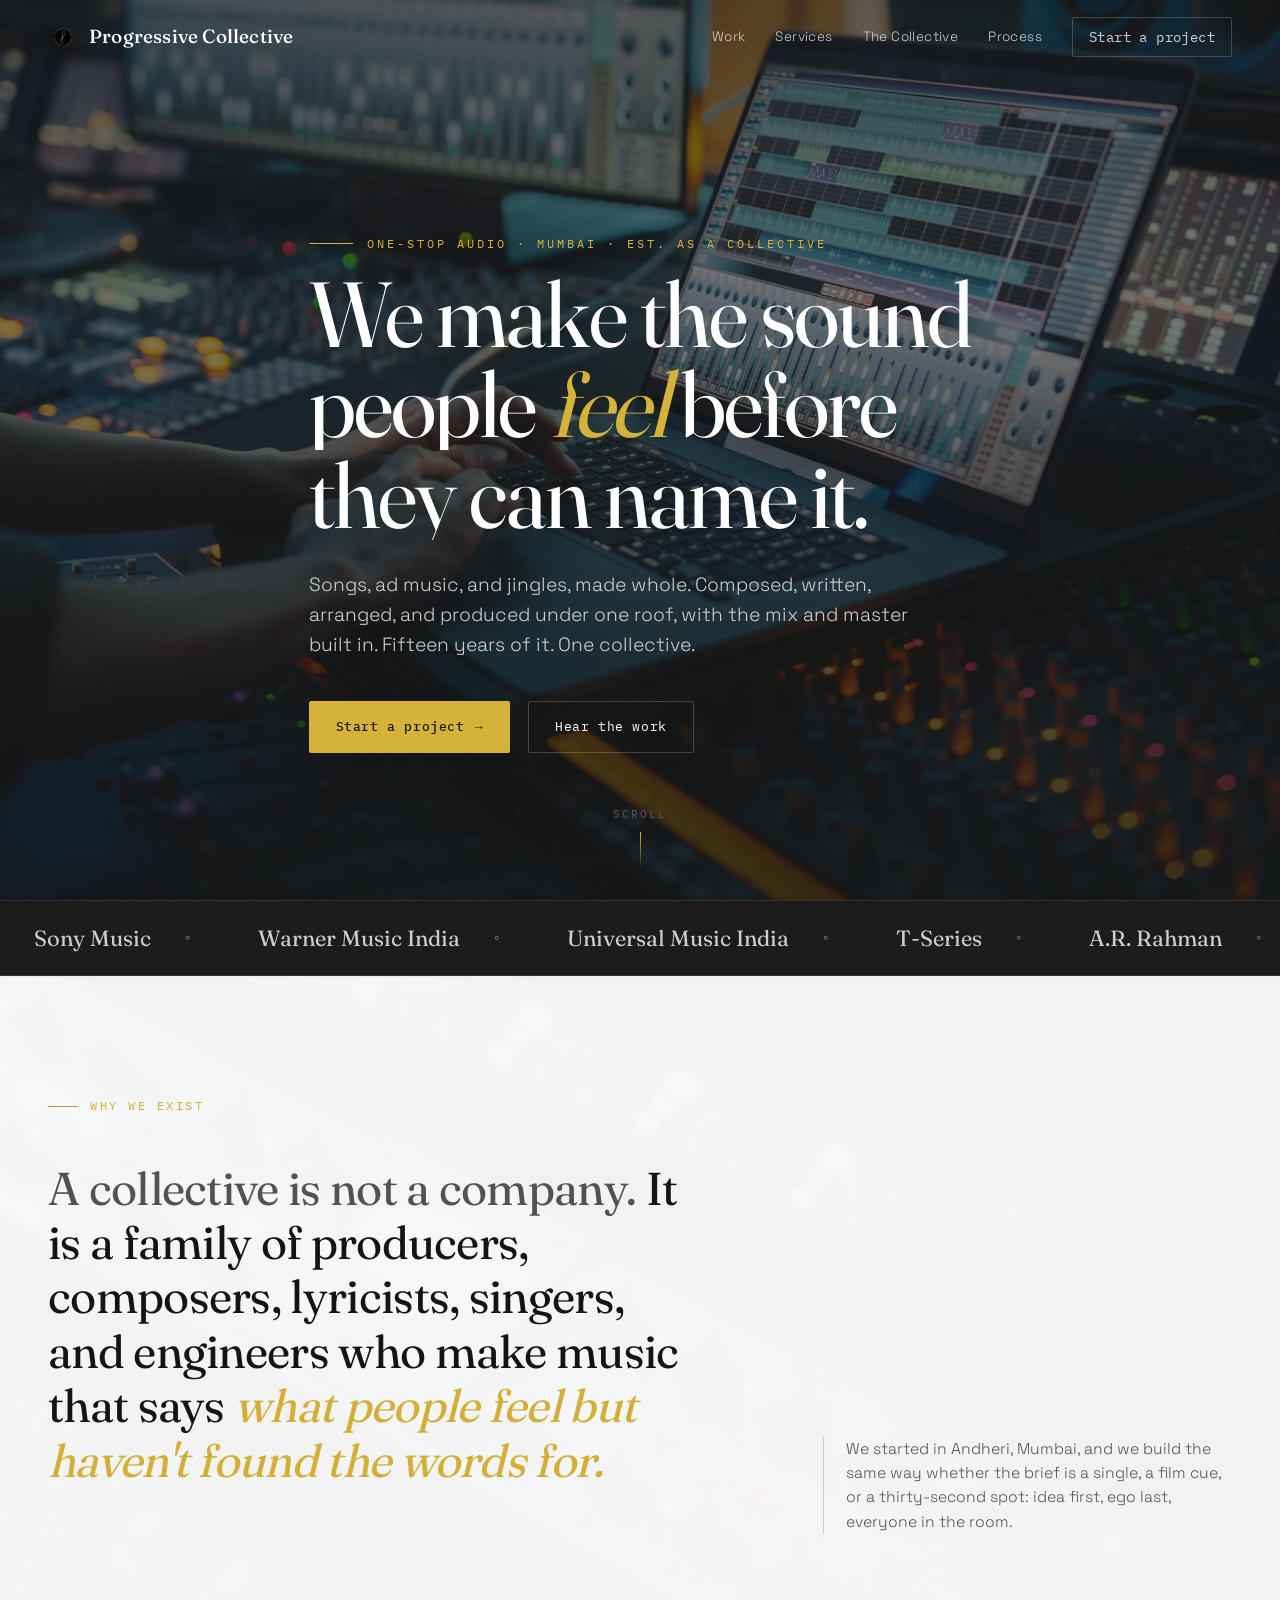
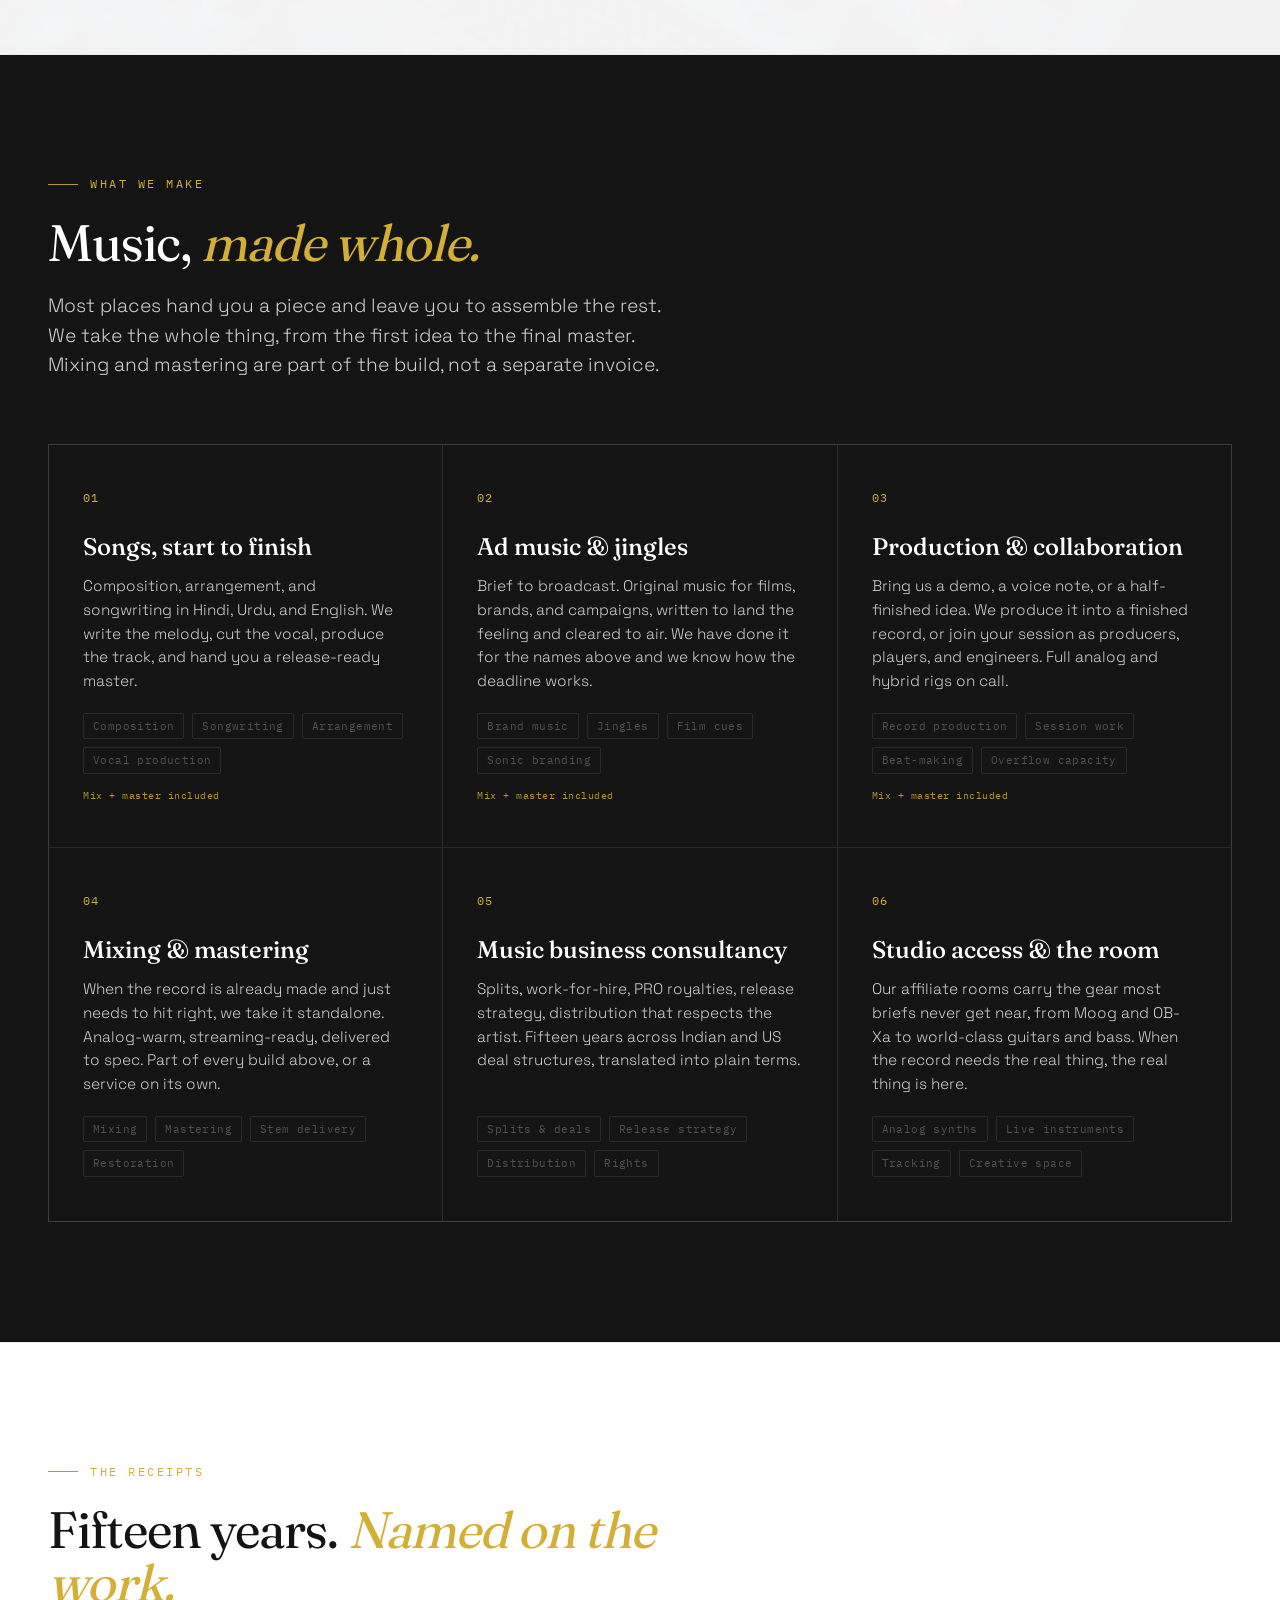
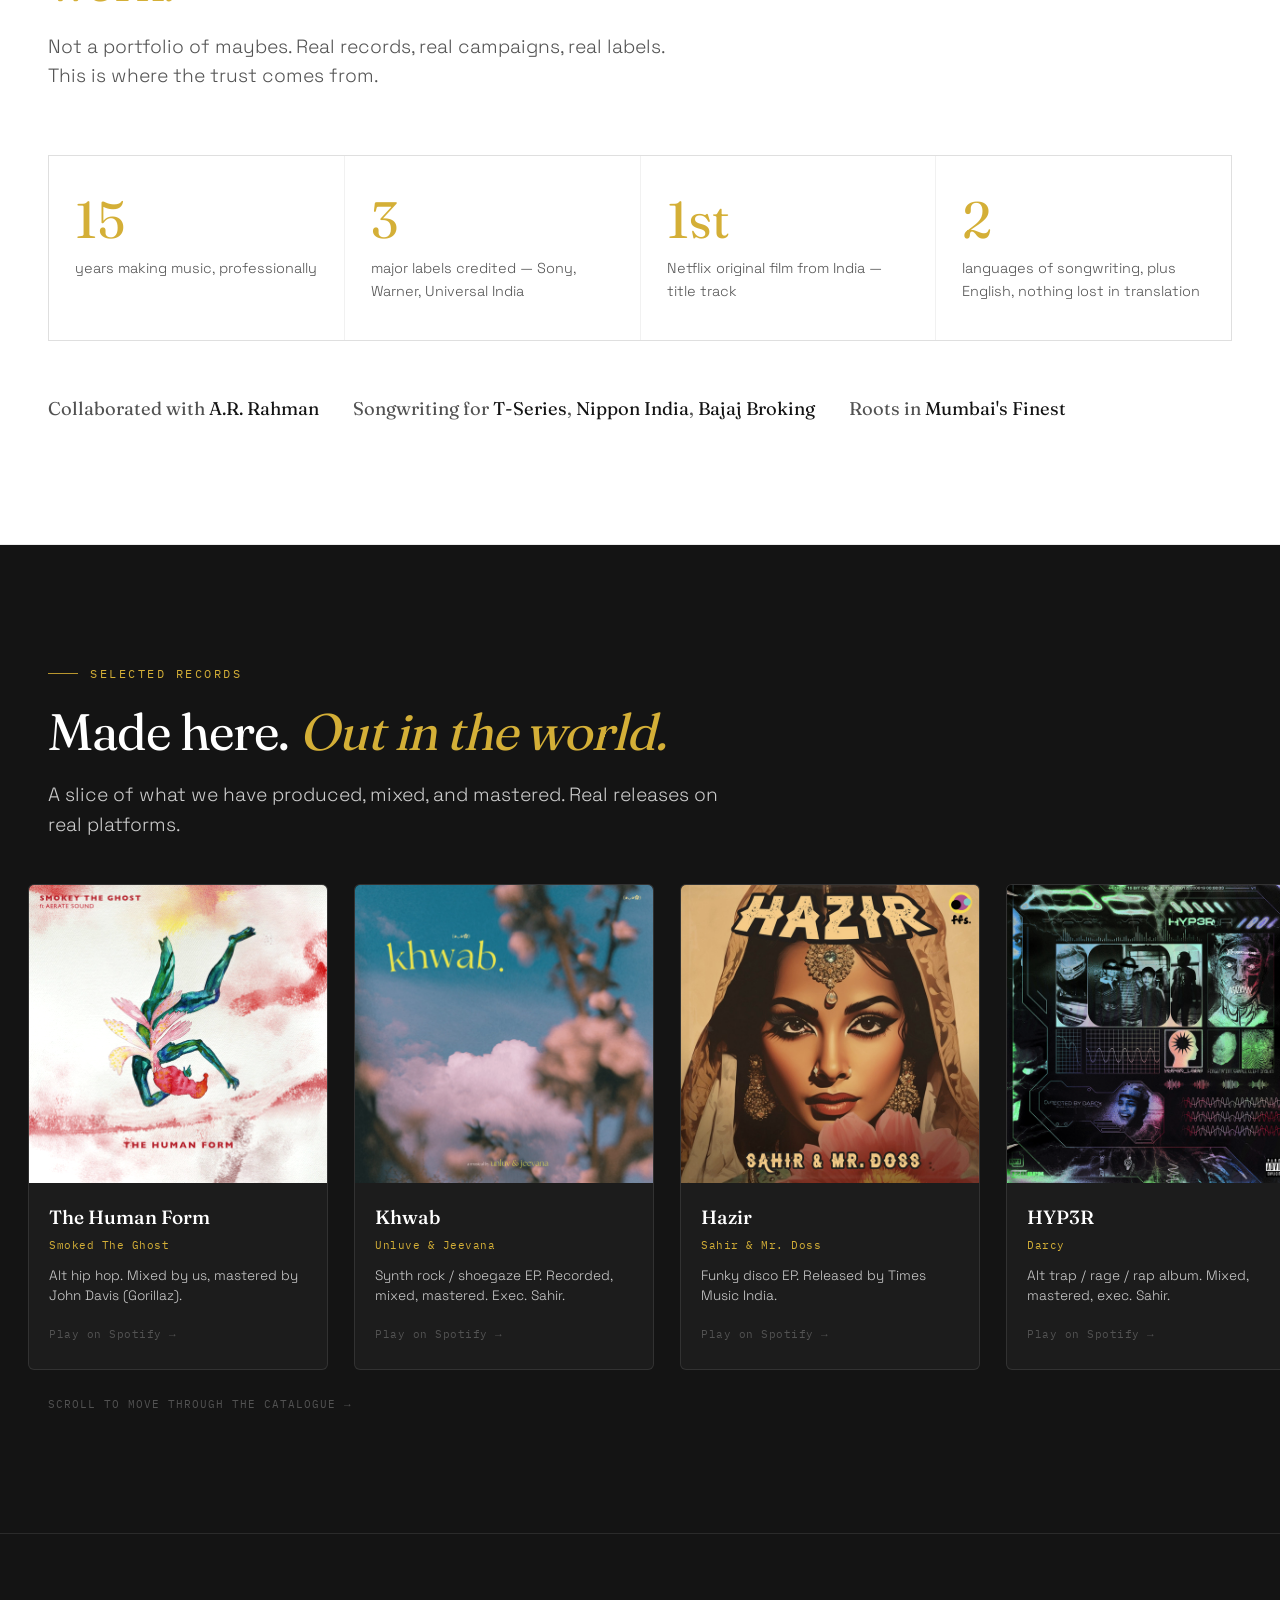
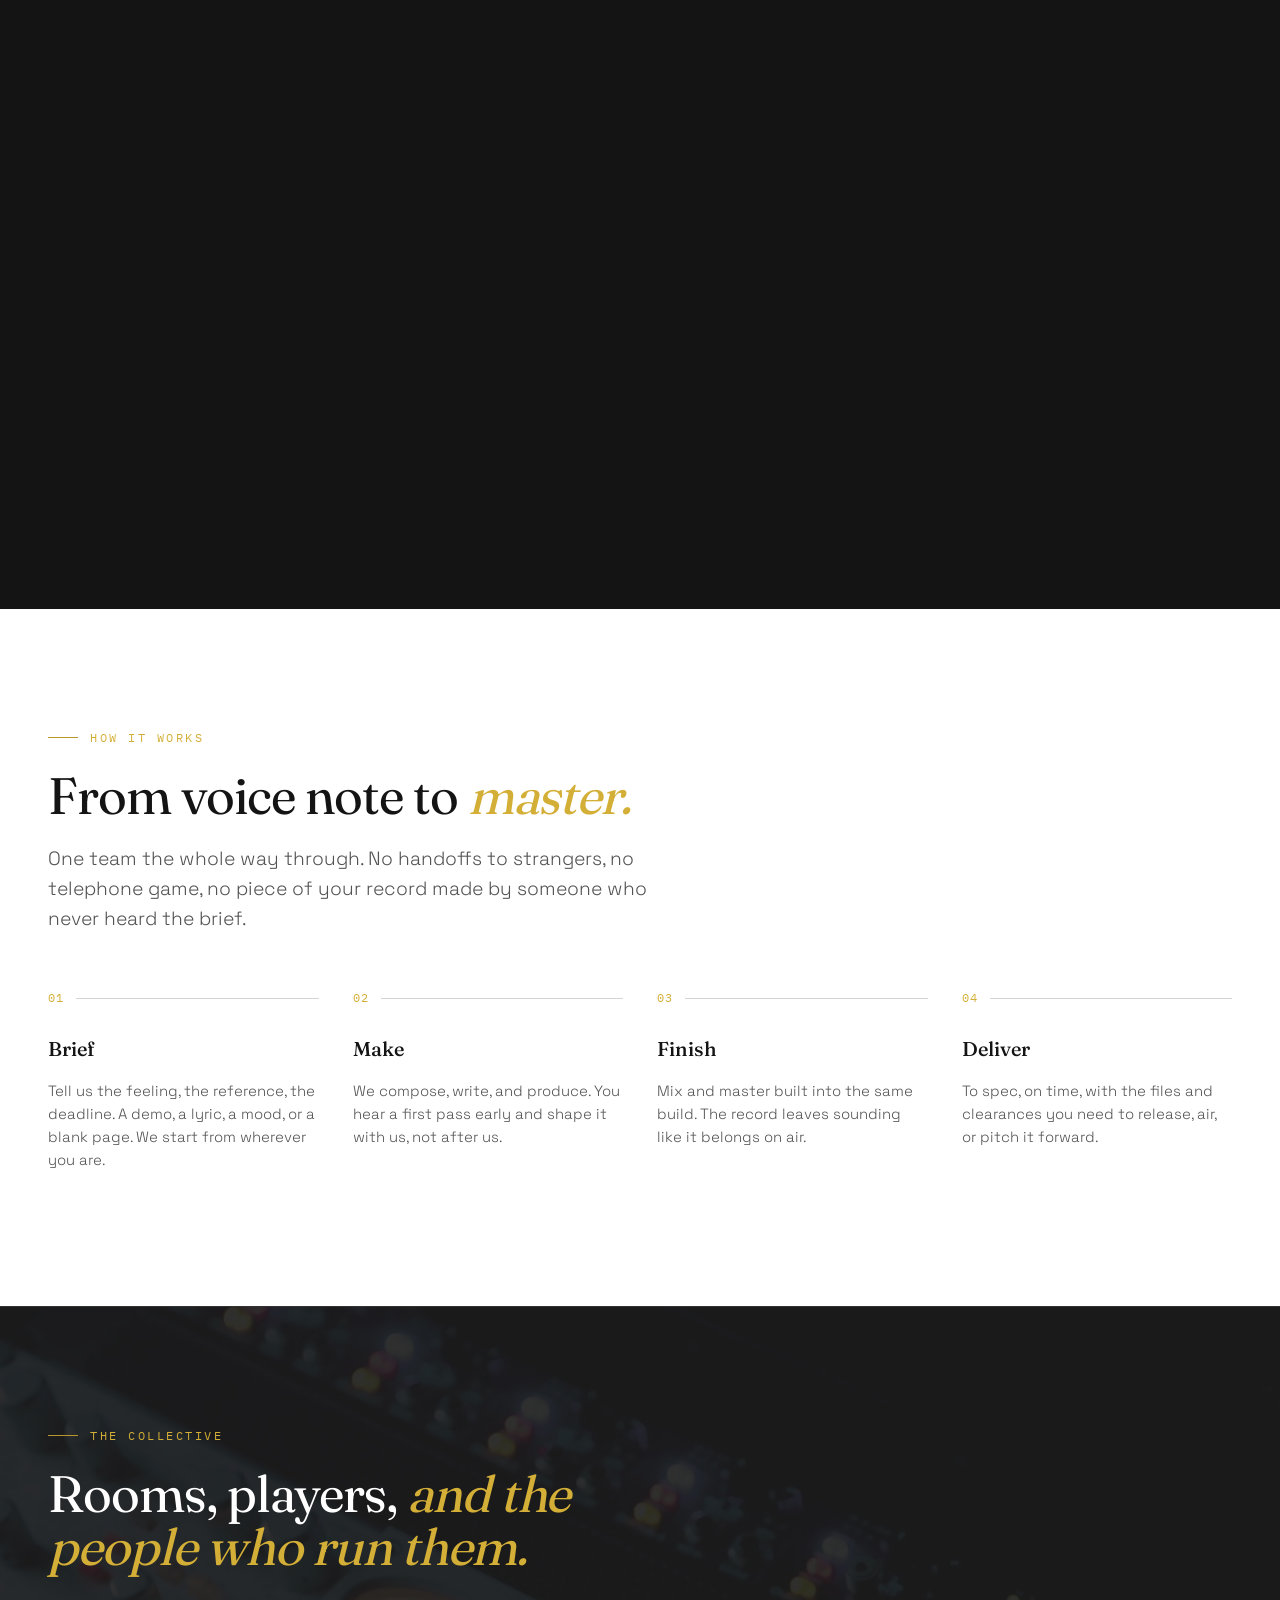
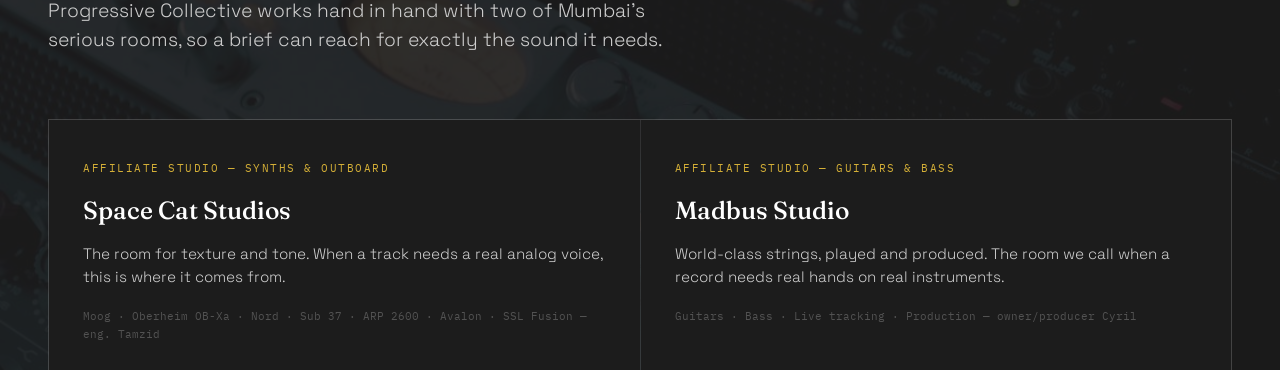
==== commit 17ddecff: "Add studio photography: hero image, gear backgrounds in manifesto + roster Hero gets the DAW/console" ====
--- a/index.html
+++ b/index.html
@@ -102,8 +102,8 @@
   /* ---------- HERO ---------- */
   .hero{position:relative;min-height:100vh;display:flex;flex-direction:column;justify-content:center;padding-top:74px;overflow:hidden}
   .hero-bg{position:absolute;inset:-10% 0 0;z-index:0;will-change:transform;
-    background:radial-gradient(120% 90% at 78% 8%, rgba(212,175,55,.22), transparent 55%),radial-gradient(90% 80% at 8% 100%, rgba(212,175,55,.10), transparent 60%),linear-gradient(180deg,#141414 0%, #181818 60%, #121212 100%)}
-  .hero-bg::before{content:"";position:absolute;inset:0;background-image:repeating-linear-gradient(90deg,transparent 0 3px, rgba(255,255,255,.025) 3px 4px);mask-image:linear-gradient(180deg,transparent 40%, black 72%, transparent 100%);opacity:.6}
+    background:url('assets/img/hero-studio.jpg') center/cover no-repeat}
+  .hero-bg::after{content:"";position:absolute;inset:0;background:linear-gradient(180deg,rgba(20,20,20,.72) 0%,rgba(20,20,20,.55) 40%,rgba(20,20,20,.85) 100%)}
   .hero-inner{position:relative;z-index:2}
   .eyebrow{font-family:var(--mono);font-size:12px;letter-spacing:3px;text-transform:uppercase;color:var(--gold);display:flex;align-items:center;gap:14px;margin-bottom:30px;opacity:0;transform:translateY(14px)}
   .eyebrow::before{content:"";width:44px;height:1px;background:var(--gold)}
@@ -145,7 +145,9 @@
   .lead{font-size:clamp(1.05rem,1.5vw,1.2rem);color:var(--silver);font-weight:300;max-width:58ch}
   .reveal{opacity:0;transform:translateY(30px)}
 
-  .manifesto{background:var(--onyx-2);border-top:1px solid var(--line);border-bottom:1px solid var(--line)}
+  .manifesto{background:var(--onyx-2);border-top:1px solid var(--line);border-bottom:1px solid var(--line);position:relative;overflow:hidden}
+  .manifesto-bg{position:absolute;inset:0;z-index:0;background:url('assets/img/gear-blur.jpg') center/cover no-repeat;opacity:.06}
+  .manifesto .wrap{position:relative;z-index:1}
   .manifesto .big{font-family:var(--display);font-weight:400;font-size:clamp(1.7rem,3.6vw,3rem);line-height:1.18;letter-spacing:-.015em;max-width:22ch}
   .manifesto .big span{color:var(--charcoal)}
   .manifesto .big b{font-weight:400;color:var(--gold);font-style:italic}
@@ -197,7 +199,9 @@
   .step h4{font-family:var(--display);font-weight:500;font-size:1.25rem;margin:6px 0 12px}
   .step p{font-size:.93rem;color:var(--silver);font-weight:300}
 
-  .roster{background:var(--onyx-2);border-top:1px solid var(--line)}
+  .roster{background:var(--onyx-2);border-top:1px solid var(--line);position:relative;overflow:hidden}
+  .roster-img{position:absolute;inset:0;z-index:0;background:url('assets/img/gear-sharp.jpg') center/cover no-repeat;opacity:.12}
+  .roster .wrap{position:relative;z-index:1}
   .roster-grid{display:grid;grid-template-columns:repeat(2,1fr);gap:1px;background:var(--line);border:1px solid var(--line);margin-top:8px}
   .rc{background:var(--onyx-2);padding:40px 34px}
   .rc .role{font-family:var(--mono);font-size:11px;letter-spacing:1.5px;text-transform:uppercase;color:var(--gold);margin-bottom:14px}
@@ -364,6 +368,7 @@
 
 <!-- ===== MANIFESTO ===== -->
 <section class="manifesto sec-pad sec-light" id="about">
+  <div class="manifesto-bg" aria-hidden="true"></div>
   <div class="wrap manifesto-grid">
     <div class="reveal">
       <div class="sec-eyebrow">Why we exist</div>
@@ -490,6 +495,7 @@
 
 <!-- ===== COLLECTIVE ===== -->
 <section class="roster sec-pad" id="collective">
+  <div class="roster-img" aria-hidden="true"></div>
   <div class="wrap">
     <div class="sec-head reveal">
       <div class="sec-eyebrow">The collective</div>
@@ -645,18 +651,7 @@
 
     gsap.registerPlugin(ScrollTrigger);
 
-    lenis = new Lenis({lerp:.09, wheelMultiplier:1});
-    lenis.on('scroll', ScrollTrigger.update);
-    gsap.ticker.add((t)=>lenis.raf(t*1000));
     gsap.ticker.lagSmoothing(0);
-
-    document.querySelectorAll('a[href^="#"]').forEach(a=>{
-      a.addEventListener('click', e=>{
-        const id=a.getAttribute('href'); if(id.length<2) return;
-        const el=document.querySelector(id); if(!el) return; e.preventDefault();
-        lenis.scrollTo(el,{offset:-60});
-      });
-    });
 
     const tl = gsap.timeline({defaults:{ease:'power4.out'}});
     tl.to('.hero-h .l span',{y:'0%',duration:1.05,stagger:.11,delay:.1})
